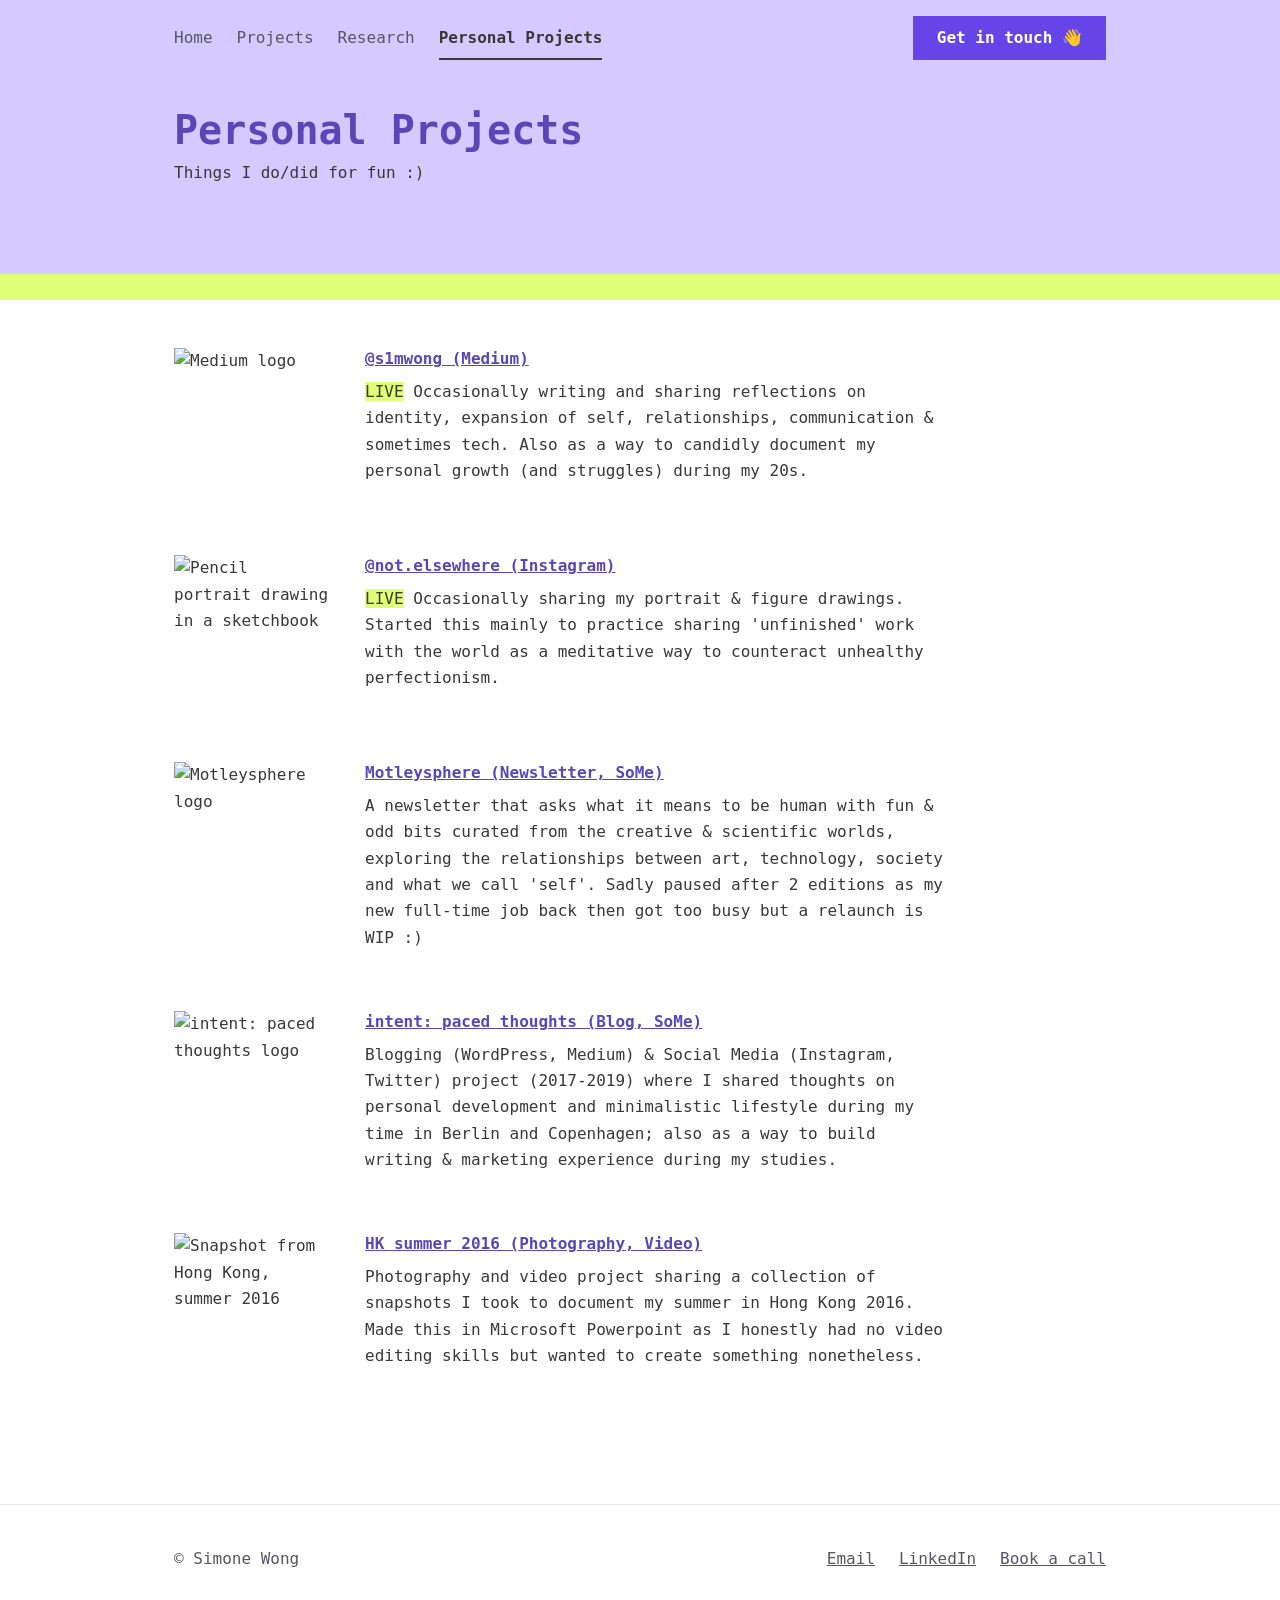
==== personal-projects.html @ dd51627d "Make the site responsive and fix accessibility failures Mobile-first rebuild of the stylesheet, plus" ====
<!doctype html>
<html lang="en">
<head>
<meta charset="utf-8">
<meta name="viewport" content="width=device-width, initial-scale=1">
<title>Personal Projects | Simone Wong</title>
<meta name="description" content="Side projects Simone Wong does for fun — writing on Medium, figure drawing on Instagram, the Motleysphere newsletter, intent: paced thoughts and a Hong Kong photography project.">
<meta property="og:title" content="Personal Projects | Simone Wong">
<meta property="og:description" content="Writing, drawing, newsletters and photography — things Simone Wong does for fun.">
<meta property="og:type" content="website">
<link rel="stylesheet" href="style.css">
</head>
<body class="lime">
<a class="skip-link" href="#main">Skip to content</a>

<header class="page-head pixel">
  <div class="container">
    <nav class="site-nav" aria-label="Main">
      <div class="links">
        <a href="index.html">Home</a>
        <a href="portfolio.html">Projects</a>
        <a href="research.html">Research</a>
        <a href="personal-projects.html" aria-current="page">Personal Projects</a>
      </div>
      <a class="btn-cta" href="https://cal.com/simone-wong/15min" target="_blank" rel="noopener">Get in touch 👋</a>
    </nav>
    <h1>Personal Projects</h1>
    <p class="intro-note">Things I do/did for fun :)</p>
  </div>
</header>

<main id="main">
  <div class="container">

    <article class="entry">
      <img src="images/personal-medium.webp" alt="Medium logo" width="159" height="159">
      <div class="entry-body">
        <h3><a href="https://s1mwong.medium.com/" target="_blank" rel="noopener">@s1mwong (Medium)</a></h3>
        <p><span class="hl">LIVE</span> Occasionally writing and sharing reflections on identity, expansion of self, relationships, communication &amp; sometimes tech. Also as a way to candidly document my personal growth (and struggles) during my 20s.</p>
      </div>
    </article>

    <article class="entry">
      <img src="images/personal-instagram-not-elsewhere.jpg" alt="Pencil portrait drawing in a sketchbook" width="159" height="159">
      <div class="entry-body">
        <h3><a href="https://www.instagram.com/not.elsewhere" target="_blank" rel="noopener">@not.elsewhere (Instagram)</a></h3>
        <p><span class="hl">LIVE</span> Occasionally sharing my portrait &amp; figure drawings. Started this mainly to practice sharing 'unfinished' work with the world as a meditative way to counteract unhealthy perfectionism.</p>
      </div>
    </article>

    <article class="entry">
      <img src="images/personal-motleysphere-sphere.png" alt="Motleysphere logo" width="159" height="159">
      <div class="entry-body">
        <h3><a href="https://motleysphere.substack.com/" target="_blank" rel="noopener">Motleysphere (Newsletter, SoMe)</a></h3>
        <p>A newsletter that asks what it means to be human with fun &amp; odd bits curated from the creative &amp; scientific worlds, exploring the relationships between art, technology, society and what we call 'self'. Sadly paused after 2 editions as my new full-time job back then got too busy but a relaunch is WIP :)</p>
      </div>
    </article>

    <article class="entry">
      <img src="images/personal-intent-paced-thoughts.png" alt="intent: paced thoughts logo" width="159" height="159">
      <div class="entry-body">
        <h3><a href="https://www.instagram.com/intentberlin/" target="_blank" rel="noopener">intent: paced thoughts (Blog, SoMe)</a></h3>
        <p>Blogging (WordPress, Medium) &amp; Social Media (Instagram, Twitter) project (2017-2019) where I shared thoughts on personal development and minimalistic lifestyle during my time in Berlin and Copenhagen; also as a way to build writing &amp; marketing experience during my studies.</p>
      </div>
    </article>

    <article class="entry">
      <img src="images/personal-hk-summer-2016.jpg" alt="Snapshot from Hong Kong, summer 2016" width="159" height="159">
      <div class="entry-body">
        <h3><a href="https://vimeo.com/198615557" target="_blank" rel="noopener">HK summer 2016 (Photography, Video)</a></h3>
        <p>Photography and video project sharing a collection of snapshots I took to document my summer in Hong Kong 2016. Made this in Microsoft Powerpoint as I honestly had no video editing skills but wanted to create something nonetheless.</p>
      </div>
    </article>

  </div>
</main>

<footer class="site-footer">
  <div class="container inner">
    <span>© Simone Wong</span>
    <span class="links">
      <a href="mailto:simonewongg@gmail.com">Email</a>
      <a href="https://www.linkedin.com/in/simonewym/" target="_blank" rel="noopener">LinkedIn</a>
      <a href="https://cal.com/simone-wong/15min" target="_blank" rel="noopener">Book a call</a>
    </span>
  </div>
</footer>
</body>
</html>
---- style.css ----
/* ==========================================================================
   simonewongg.com

   Visual identity is inherited from the Wix original (see DESIGN.md):
   monospace throughout, lavender header band, violet actions, lime accent
   on Personal Projects, square corners, no shadows.

   Departures from that original are deliberate and documented inline —
   each one fixes a measured accessibility or readability problem.
   ========================================================================== */

:root {
  /* ---- Brand ---------------------------------------------------------- */
  --band: #d4caff;          /* header band */
  --lavender: #d4caff;      /* highlighter fill */
  --lime: #dfff79;          /* Personal Projects accent */

  /* Wix shipped #7a5df5 here, which gives a white label only 4.46:1 —
     below the 4.5:1 floor for 15px text. One shade down clears it at 5.9:1. */
  --violet: #6544e8;
  --violet-deep: #5b46b8;

  /* ---- Ink ------------------------------------------------------------ */
  --ink: #383838;
  /* Wix used #666 for inactive nav: 3.74:1 on lavender, a clear AA failure.
     Tinted slightly violet to stay in family while reaching 4.7:1. */
  --ink-muted: #565663;
  --ink-tag: #545454;

  --bg: #ffffff;
  --focus: #1c1240;

  /* ---- Type ----------------------------------------------------------- */
  --mono: "Lucida Console", "Lucida Sans Typewriter", "DejaVu Sans Mono",
          "Courier New", monospace;

  --fs-body: clamp(0.9375rem, 0.9rem + 0.25vw, 1rem);        /* 15 → 16 */
  --fs-lead: clamp(1rem, 0.95rem + 0.5vw, 1.25rem);          /* 16 → 20 */
  --fs-h1:   clamp(1.75rem, 1.25rem + 2.4vw, 2.5rem);        /* 28 → 40 */

  /* ---- Space (4px base) ----------------------------------------------- */
  --s-1: 0.5rem;
  --s-2: 0.75rem;
  --s-3: 1rem;
  --s-4: 1.5rem;
  --s-5: 2rem;
  --s-6: 3rem;
  --s-7: 4rem;

  --container: 980px;
  --measure: 68ch;          /* readable line length for body prose */
  --tap: 44px;              /* minimum touch target */
}

@media (prefers-color-scheme: dark) {
  :root {
    --band: #221d33;
    --lavender: #cdc1ff;
    /* Bright enough to read as violet on the dark ground (3.4:1 against the
       page, clearing the 3:1 non-text floor) while keeping the white label
       above 4.5:1. A lighter violet fails the label. */
    --violet: #6a4aee;
    --violet-deep: #c3b0ff;
    --ink: #e9e6f4;
    --ink-muted: #a7a1bd;
    --ink-tag: #2a2438;
    --bg: #14121c;
    --focus: #cdc1ff;
  }
}

*, *::before, *::after { box-sizing: border-box; }

html {
  -webkit-text-size-adjust: 100%;
  scroll-behavior: smooth;
}

body {
  margin: 0;
  background: var(--bg);
  color: var(--ink);
  font-family: var(--mono);
  font-size: var(--fs-body);
  /* The Wix original set body copy at weight 700. Bold monospace flattens
     letterform differences and hurts multi-line reading, so prose drops to
     400 here; 700 is retained for headings, titles and emphasis. */
  font-weight: 400;
  line-height: 1.65;
  overflow-wrap: break-word;
}

img { max-width: 100%; display: block; }

.container {
  width: 100%;
  max-width: var(--container);
  margin: 0 auto;
  padding: 0 clamp(1rem, 4vw, 1.5rem);
}

/* Visible only once focused — keyboard users can jump the nav. */
.skip-link {
  position: absolute;
  left: -9999px;
  top: 0;
  z-index: 10;
  padding: var(--s-2) var(--s-3);
  background: var(--violet);
  color: #fff;
  font-weight: 700;
  text-decoration: none;
}

.skip-link:focus {
  left: 0;
}

:where(a, button, [tabindex]):focus-visible {
  outline: 3px solid var(--focus);
  outline-offset: 3px;
}

/* --------------------------------------------------------------------------
   Header band + decorative divider

   The dividers are applied as CSS masks rather than background images, so a
   single asset can be painted in whatever colour the current theme needs.
   The wave is painted in the page background (it reads as content bleeding
   up into the band); the pixel pattern is painted lime.
   -------------------------------------------------------------------------- */

.page-head {
  position: relative;
  background: var(--band);
  padding-bottom: 65px;
}

.page-head::after {
  content: "";
  position: absolute;
  inset: auto 0 0 0;
  height: 65px;
  background-color: var(--bg);
  -webkit-mask-image: url("images/divider-wave.svg");
          mask-image: url("images/divider-wave.svg");
  -webkit-mask-repeat: repeat-x;
          mask-repeat: repeat-x;
  -webkit-mask-position: 50% 100%;
          mask-position: 50% 100%;
  -webkit-mask-size: 1233px 100%;
          mask-size: 1233px 100%;
}

/* Personal Projects: lime pixel-cross strip over a solid lime band. */
body.lime { --lavender: var(--lime); --ink-tag: #3d3a1f; }

.page-head.pixel { padding-bottom: calc(88px + 26px); }

.page-head.pixel::after {
  bottom: 26px;
  height: 88px;
  background-color: var(--lime);
  -webkit-mask-image: url("images/divider-pixel.svg");
          mask-image: url("images/divider-pixel.svg");
  -webkit-mask-size: 2815px 100%;
          mask-size: 2815px 100%;
}

.page-head.pixel::before {
  content: "";
  position: absolute;
  inset: auto 0 0 0;
  height: 26px;
  background: var(--lime);
}

/* Nav ------------------------------------------------------------------- */

.site-nav {
  display: flex;
  flex-wrap: wrap;
  align-items: center;
  justify-content: space-between;
  gap: var(--s-2) var(--s-4);
  padding: var(--s-2) 0;
}

.site-nav .links {
  display: flex;
  flex-wrap: wrap;
  gap: 0 var(--s-4);
}

.site-nav .links a {
  display: inline-flex;
  align-items: center;
  min-height: var(--tap);
  color: var(--ink-muted);
  text-decoration: none;
  transition: color 120ms ease;
}

.site-nav .links a:hover,
.site-nav .links a[aria-current="page"] {
  color: var(--ink);
}

.site-nav .links a[aria-current="page"] {
  font-weight: 700;
  box-shadow: inset 0 -2px 0 currentColor;
}

.site-nav .btn-cta {
  flex: none;
  display: inline-flex;
  align-items: center;
  justify-content: center;
  min-height: var(--tap);
  padding: 0 var(--s-4);
  background: var(--violet);
  color: #fff;
  font-weight: 700;
  text-decoration: none;
  transition: background-color 120ms ease, transform 120ms ease;
}

.site-nav .btn-cta:hover {
  background: var(--violet-deep);
}

.site-nav .btn-cta:active { transform: translateY(1px); }

/* Hero copy inside the band --------------------------------------------- */

.page-head h1 {
  margin: var(--s-4) 0 0;
  color: var(--violet-deep);
  font-size: var(--fs-h1);
  font-weight: 700;
  line-height: 1.1;
  /* Long page titles must not force a sideways scroll on narrow screens. */
  overflow-wrap: anywhere;
}

.page-head .tagline {
  margin: var(--s-1) 0 0;
  max-width: var(--measure);
  font-size: var(--fs-lead);
  line-height: 1.35;
}

.page-head .intro-note {
  margin: var(--s-1) 0 0;
  max-width: var(--measure);
}

/* --------------------------------------------------------------------------
   Content
   -------------------------------------------------------------------------- */

main {
  display: block;
  padding: var(--s-6) 0 var(--s-7);
}

a { color: var(--violet-deep); }

h2, h3 { font-weight: 700; }

.text-col { max-width: var(--measure); }
.text-col > p { margin: 0 0 var(--s-4); }

/* Highlighter-pen treatment for tags and badges — flat, no pill. */
.hl {
  background: var(--lavender);
  color: var(--ink-tag);
  box-decoration-break: clone;
  -webkit-box-decoration-break: clone;
}

/* Home: prose column + portrait rail ------------------------------------ */

.split {
  display: grid;
  grid-template-columns: 1fr;
  gap: var(--s-5);
  align-items: start;
}

.split .rail {
  display: grid;
  grid-template-columns: repeat(2, 1fr);
  gap: var(--s-3);
}

.split .rail img {
  width: 100%;
  aspect-ratio: 4 / 3;
  object-fit: cover;
}

.offer-list {
  margin: 0 0 var(--s-4);
  padding: 0;
  list-style: none;
}

.offer-list li { margin-bottom: var(--s-1); }

.cta-row {
  display: flex;
  flex-wrap: wrap;
  gap: var(--s-2);
  margin-top: var(--s-3);
}

.btn {
  display: inline-flex;
  align-items: center;
  min-height: var(--tap);
  padding: 0 var(--s-4);
  font-weight: 700;
  text-decoration: none;
  transition: background-color 120ms ease, transform 120ms ease;
}

.btn:active { transform: translateY(1px); }

.btn.primary { background: var(--violet); color: #fff; }
.btn.primary:hover { background: var(--violet-deep); }

.btn.secondary {
  background: var(--lavender);
  color: var(--ink-tag);
}

.btn.secondary:hover { filter: brightness(0.95); }

/* Entry rows: thumbnail + text ----------------------------------------- */

.entry {
  display: grid;
  grid-template-columns: 96px 1fr;
  gap: var(--s-3) var(--s-4);
  align-items: start;
  margin-bottom: var(--s-6);
}

.entry > img {
  width: 96px;
  height: 96px;
  object-fit: cover;
}

.entry-body { min-width: 0; }

.entry-body h3 {
  margin: 0 0 var(--s-1);
  font-size: var(--fs-body);
  line-height: 1.4;
}

.entry-body h3 a { text-decoration: underline; }

.entry-body > p {
  margin: 0 0 var(--s-2);
  max-width: 60ch;
}

.tag-list {
  margin: var(--s-2) 0 0;
  padding: 0;
  list-style: none;
}

.tag-list li { margin-bottom: 2px; }

/* Research entries: no thumbnail --------------------------------------- */

.research-item {
  max-width: var(--measure);
  margin-bottom: var(--s-5);
  padding-bottom: var(--s-5);
  border-bottom: 1px solid color-mix(in srgb, var(--ink) 12%, transparent);
}

.research-item:last-child { border-bottom: 0; }

.research-item h3 {
  margin: 0;
  font-size: var(--fs-body);
  line-height: 1.5;
}

.research-item h3 a { text-decoration: underline; }

.research-item .meta {
  margin: var(--s-1) 0 0;
  color: var(--ink-muted);
}

/* Footer --------------------------------------------------------------- */

.site-footer {
  border-top: 1px solid color-mix(in srgb, var(--ink) 12%, transparent);
  padding: var(--s-5) 0;
  color: var(--ink-muted);
}

.site-footer .inner {
  display: flex;
  flex-wrap: wrap;
  gap: var(--s-2) var(--s-4);
  align-items: center;
  justify-content: space-between;
}

.site-footer a {
  display: inline-flex;
  align-items: center;
  min-height: var(--tap);
  color: var(--ink-muted);
}

.site-footer a:hover { color: var(--ink); }

.site-footer .links {
  display: flex;
  flex-wrap: wrap;
  gap: 0 var(--s-4);
}

/* --------------------------------------------------------------------------
   Wider viewports — the original's two-column metrics reappear here
   -------------------------------------------------------------------------- */

@media (min-width: 640px) {
  .entry {
    grid-template-columns: 159px 1fr;
    gap: var(--s-5);
  }

  .entry > img { width: 159px; height: 159px; }
}

@media (min-width: 900px) {
  .site-nav { padding: var(--s-3) 0; }

  .page-head h1 { margin-top: var(--s-5); }

  .split {
    grid-template-columns: minmax(0, 1fr) 233px;
    gap: var(--s-6);
  }

  .split .rail {
    grid-template-columns: 1fr;
    gap: var(--s-3);
  }

  .split .rail img {
    width: 233px;
    aspect-ratio: auto;
    height: 167px;
  }
}

/* --------------------------------------------------------------------------
   Motion preferences
   -------------------------------------------------------------------------- */

@media (prefers-reduced-motion: reduce) {
  html { scroll-behavior: auto; }

  *, *::before, *::after {
    transition-duration: 0.01ms !important;
    animation-duration: 0.01ms !important;
  }
}
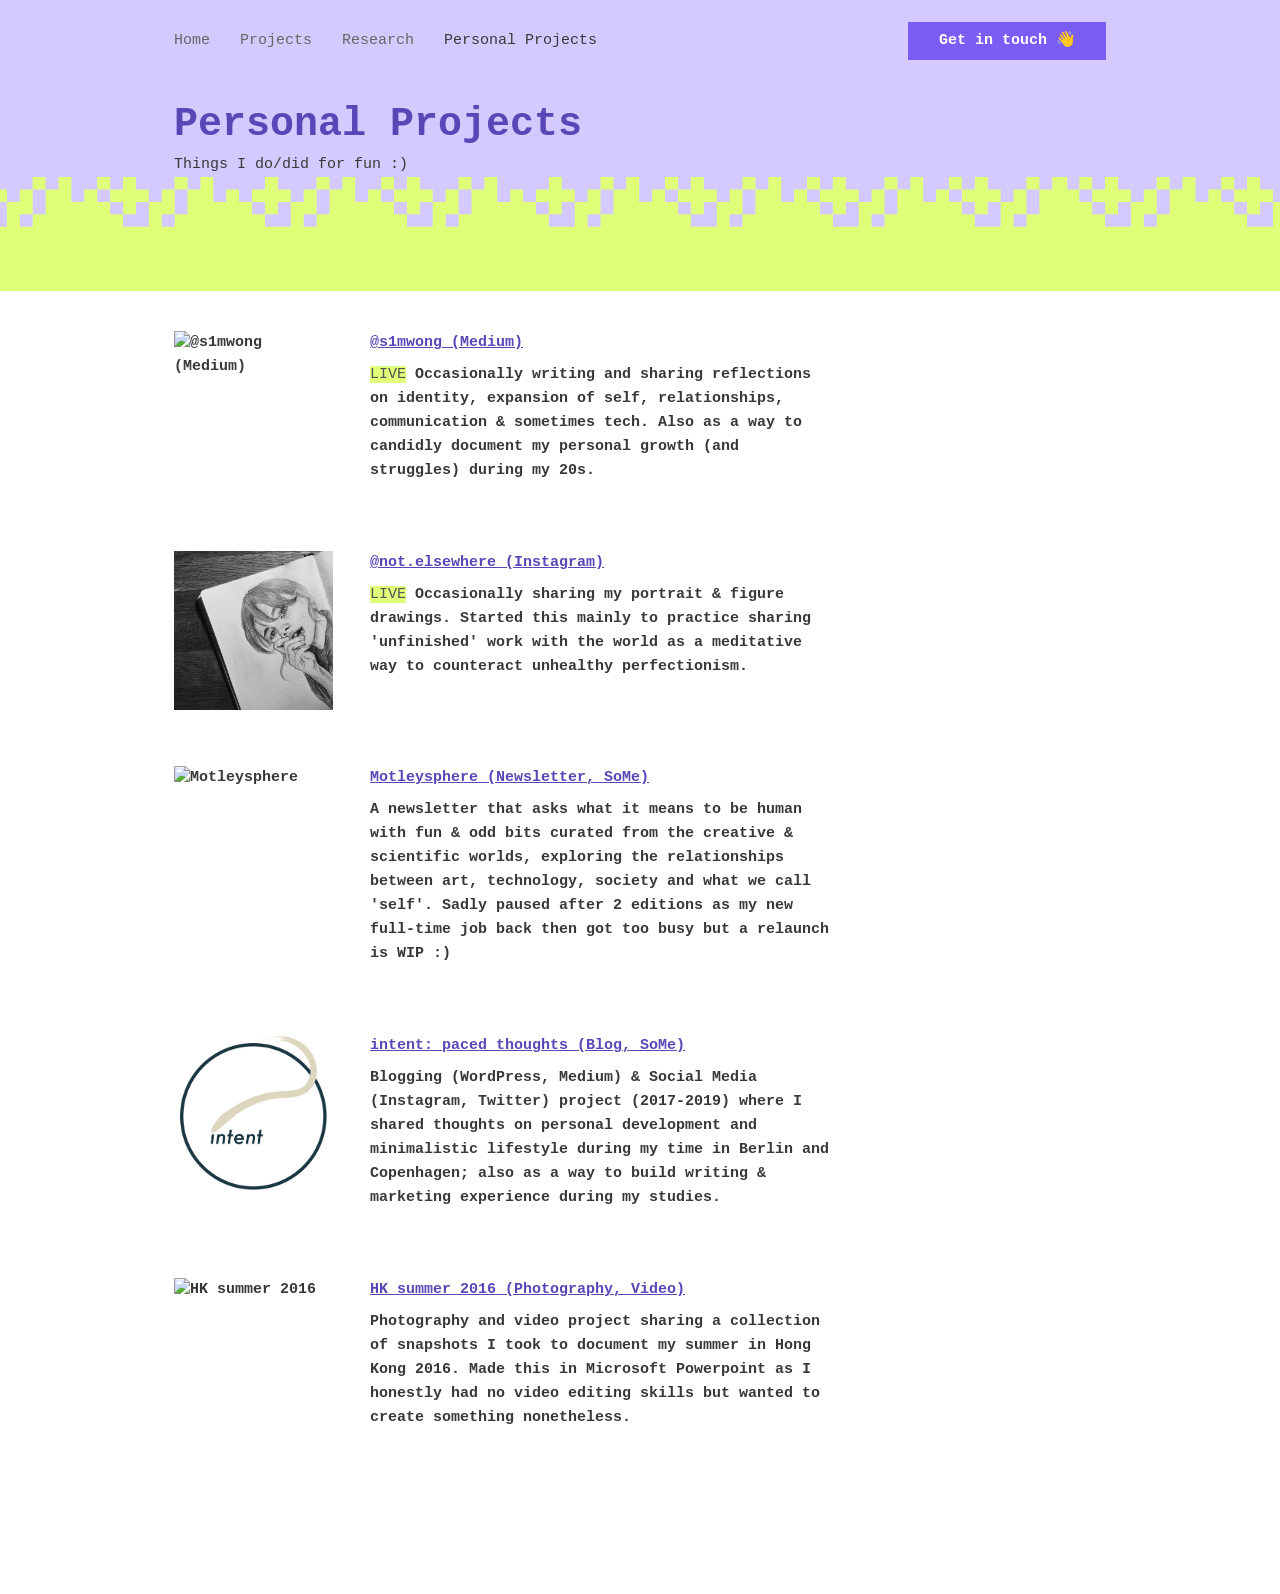
==== commit f595af87: "Restyle static site to match the Wix design system Extracted the live site's design tokens (monospac" ====
--- a/personal-projects.html
+++ b/personal-projects.html
@@ -4,23 +4,17 @@
 <meta charset="utf-8">
 <meta name="viewport" content="width=device-width, initial-scale=1">
 <title>Personal Projects | Simone Wong</title>
-<meta name="description" content="Side projects Simone Wong does for fun — writing on Medium, figure drawing on Instagram, the Motleysphere newsletter, intent: paced thoughts and a Hong Kong photography project.">
-<meta property="og:title" content="Personal Projects | Simone Wong">
-<meta property="og:description" content="Writing, drawing, newsletters and photography — things Simone Wong does for fun.">
-<meta property="og:type" content="website">
 <link rel="stylesheet" href="style.css">
 </head>
 <body class="lime">
-<a class="skip-link" href="#main">Skip to content</a>
-
 <header class="page-head pixel">
   <div class="container">
-    <nav class="site-nav" aria-label="Main">
+    <nav class="site-nav">
       <div class="links">
         <a href="index.html">Home</a>
         <a href="portfolio.html">Projects</a>
         <a href="research.html">Research</a>
-        <a href="personal-projects.html" aria-current="page">Personal Projects</a>
+        <a href="personal-projects.html" class="active">Personal Projects</a>
       </div>
       <a class="btn-cta" href="https://cal.com/simone-wong/15min" target="_blank" rel="noopener">Get in touch 👋</a>
     </nav>
@@ -29,61 +23,50 @@
   </div>
 </header>
 
-<main id="main">
+<main>
   <div class="container">
 
-    <article class="entry">
-      <img src="images/personal-medium.webp" alt="Medium logo" width="159" height="159">
+    <div class="entry">
+      <img src="images/personal-medium.webp" alt="@s1mwong (Medium)">
       <div class="entry-body">
         <h3><a href="https://s1mwong.medium.com/" target="_blank" rel="noopener">@s1mwong (Medium)</a></h3>
         <p><span class="hl">LIVE</span> Occasionally writing and sharing reflections on identity, expansion of self, relationships, communication &amp; sometimes tech. Also as a way to candidly document my personal growth (and struggles) during my 20s.</p>
       </div>
-    </article>
+    </div>
 
-    <article class="entry">
-      <img src="images/personal-instagram-not-elsewhere.jpg" alt="Pencil portrait drawing in a sketchbook" width="159" height="159">
+    <div class="entry">
+      <img src="images/personal-instagram-not-elsewhere.jpg" alt="@not.elsewhere (Instagram)">
       <div class="entry-body">
         <h3><a href="https://www.instagram.com/not.elsewhere" target="_blank" rel="noopener">@not.elsewhere (Instagram)</a></h3>
         <p><span class="hl">LIVE</span> Occasionally sharing my portrait &amp; figure drawings. Started this mainly to practice sharing 'unfinished' work with the world as a meditative way to counteract unhealthy perfectionism.</p>
       </div>
-    </article>
+    </div>
 
-    <article class="entry">
-      <img src="images/personal-motleysphere-sphere.png" alt="Motleysphere logo" width="159" height="159">
+    <div class="entry">
+      <img src="images/personal-motleysphere-sphere.png" alt="Motleysphere">
       <div class="entry-body">
         <h3><a href="https://motleysphere.substack.com/" target="_blank" rel="noopener">Motleysphere (Newsletter, SoMe)</a></h3>
         <p>A newsletter that asks what it means to be human with fun &amp; odd bits curated from the creative &amp; scientific worlds, exploring the relationships between art, technology, society and what we call 'self'. Sadly paused after 2 editions as my new full-time job back then got too busy but a relaunch is WIP :)</p>
       </div>
-    </article>
+    </div>
 
-    <article class="entry">
-      <img src="images/personal-intent-paced-thoughts.png" alt="intent: paced thoughts logo" width="159" height="159">
+    <div class="entry">
+      <img src="images/personal-intent-paced-thoughts.png" alt="intent: paced thoughts">
       <div class="entry-body">
         <h3><a href="https://www.instagram.com/intentberlin/" target="_blank" rel="noopener">intent: paced thoughts (Blog, SoMe)</a></h3>
         <p>Blogging (WordPress, Medium) &amp; Social Media (Instagram, Twitter) project (2017-2019) where I shared thoughts on personal development and minimalistic lifestyle during my time in Berlin and Copenhagen; also as a way to build writing &amp; marketing experience during my studies.</p>
       </div>
-    </article>
+    </div>
 
-    <article class="entry">
-      <img src="images/personal-hk-summer-2016.jpg" alt="Snapshot from Hong Kong, summer 2016" width="159" height="159">
+    <div class="entry">
+      <img src="images/personal-hk-summer-2016.jpg" alt="HK summer 2016">
       <div class="entry-body">
         <h3><a href="https://vimeo.com/198615557" target="_blank" rel="noopener">HK summer 2016 (Photography, Video)</a></h3>
         <p>Photography and video project sharing a collection of snapshots I took to document my summer in Hong Kong 2016. Made this in Microsoft Powerpoint as I honestly had no video editing skills but wanted to create something nonetheless.</p>
       </div>
-    </article>
+    </div>
 
   </div>
 </main>
-
-<footer class="site-footer">
-  <div class="container inner">
-    <span>© Simone Wong</span>
-    <span class="links">
-      <a href="mailto:simonewongg@gmail.com">Email</a>
-      <a href="https://www.linkedin.com/in/simonewym/" target="_blank" rel="noopener">LinkedIn</a>
-      <a href="https://cal.com/simone-wong/15min" target="_blank" rel="noopener">Book a call</a>
-    </span>
-  </div>
-</footer>
 </body>
 </html>
--- a/style.css
+++ b/style.css
@@ -1,480 +1,319 @@
 /* ==========================================================================
-   simonewongg.com
-
-   Visual identity is inherited from the Wix original (see DESIGN.md):
-   monospace throughout, lavender header band, violet actions, lime accent
-   on Personal Projects, square corners, no shadows.
-
-   Departures from that original are deliberate and documented inline —
-   each one fixes a measured accessibility or readability problem.
+   simonewongg.com — styles derived from the Wix original.
+   Tokens and layout metrics documented in DESIGN.md.
    ========================================================================== */
 
 :root {
-  /* ---- Brand ---------------------------------------------------------- */
-  --band: #d4caff;          /* header band */
-  --lavender: #d4caff;      /* highlighter fill */
-  --lime: #dfff79;          /* Personal Projects accent */
-
-  /* Wix shipped #7a5df5 here, which gives a white label only 4.46:1 —
-     below the 4.5:1 floor for 15px text. One shade down clears it at 5.9:1. */
-  --violet: #6544e8;
+  --lavender: #d4caff;
+  --violet: #7a5df5;
   --violet-deep: #5b46b8;
-
-  /* ---- Ink ------------------------------------------------------------ */
   --ink: #383838;
-  /* Wix used #666 for inactive nav: 3.74:1 on lavender, a clear AA failure.
-     Tinted slightly violet to stay in family while reaching 4.7:1. */
-  --ink-muted: #565663;
+  --ink-muted: #666666;
   --ink-tag: #545454;
-
-  --bg: #ffffff;
-  --focus: #1c1240;
-
-  /* ---- Type ----------------------------------------------------------- */
-  --mono: "Lucida Console", "Lucida Sans Typewriter", "DejaVu Sans Mono",
-          "Courier New", monospace;
-
-  --fs-body: clamp(0.9375rem, 0.9rem + 0.25vw, 1rem);        /* 15 → 16 */
-  --fs-lead: clamp(1rem, 0.95rem + 0.5vw, 1.25rem);          /* 16 → 20 */
-  --fs-h1:   clamp(1.75rem, 1.25rem + 2.4vw, 2.5rem);        /* 28 → 40 */
-
-  /* ---- Space (4px base) ----------------------------------------------- */
-  --s-1: 0.5rem;
-  --s-2: 0.75rem;
-  --s-3: 1rem;
-  --s-4: 1.5rem;
-  --s-5: 2rem;
-  --s-6: 3rem;
-  --s-7: 4rem;
+  --lime: #dfff79;
+  --white: #ffffff;
+
+  /* Per-page accent: overridden on .page-head.pixel */
+  --accent-hl: var(--lavender);
+
+  --mono: "Lucida Console", "Lucida Sans Typewriter", "Courier New", monospace;
 
   --container: 980px;
-  --measure: 68ch;          /* readable line length for body prose */
-  --tap: 44px;              /* minimum touch target */
-}
-
-@media (prefers-color-scheme: dark) {
-  :root {
-    --band: #221d33;
-    --lavender: #cdc1ff;
-    /* Bright enough to read as violet on the dark ground (3.4:1 against the
-       page, clearing the 3:1 non-text floor) while keeping the white label
-       above 4.5:1. A lighter violet fails the label. */
-    --violet: #6a4aee;
-    --violet-deep: #c3b0ff;
-    --ink: #e9e6f4;
-    --ink-muted: #a7a1bd;
-    --ink-tag: #2a2438;
-    --bg: #14121c;
-    --focus: #cdc1ff;
-  }
-}
-
-*, *::before, *::after { box-sizing: border-box; }
-
-html {
-  -webkit-text-size-adjust: 100%;
-  scroll-behavior: smooth;
-}
+  --text-col: 624px;
+}
+
+* { box-sizing: border-box; }
+
+html { -webkit-text-size-adjust: 100%; }
 
 body {
   margin: 0;
-  background: var(--bg);
+  background: var(--white);
   color: var(--ink);
   font-family: var(--mono);
-  font-size: var(--fs-body);
-  /* The Wix original set body copy at weight 700. Bold monospace flattens
-     letterform differences and hurts multi-line reading, so prose drops to
-     400 here; 700 is retained for headings, titles and emphasis. */
-  font-weight: 400;
-  line-height: 1.65;
-  overflow-wrap: break-word;
-}
-
-img { max-width: 100%; display: block; }
+  font-size: 15px;
+  font-weight: 700;
+  line-height: 24px;
+}
 
 .container {
   width: 100%;
   max-width: var(--container);
   margin: 0 auto;
-  padding: 0 clamp(1rem, 4vw, 1.5rem);
-}
-
-/* Visible only once focused — keyboard users can jump the nav. */
-.skip-link {
-  position: absolute;
-  left: -9999px;
-  top: 0;
-  z-index: 10;
-  padding: var(--s-2) var(--s-3);
-  background: var(--violet);
-  color: #fff;
-  font-weight: 700;
-  text-decoration: none;
-}
-
-.skip-link:focus {
-  left: 0;
-}
-
-:where(a, button, [tabindex]):focus-visible {
-  outline: 3px solid var(--focus);
-  outline-offset: 3px;
+  padding: 0 24px;
 }
 
 /* --------------------------------------------------------------------------
    Header band + decorative divider
-
-   The dividers are applied as CSS masks rather than background images, so a
-   single asset can be painted in whatever colour the current theme needs.
-   The wave is painted in the page background (it reads as content bleeding
-   up into the band); the pixel pattern is painted lime.
    -------------------------------------------------------------------------- */
 
 .page-head {
   position: relative;
-  background: var(--band);
-  padding-bottom: 65px;
+  background: var(--lavender);
+  padding-bottom: 65px; /* room for the divider strip */
 }
 
 .page-head::after {
   content: "";
   position: absolute;
-  inset: auto 0 0 0;
+  left: 0;
+  right: 0;
+  bottom: 0;
   height: 65px;
-  background-color: var(--bg);
-  -webkit-mask-image: url("images/divider-wave.svg");
-          mask-image: url("images/divider-wave.svg");
-  -webkit-mask-repeat: repeat-x;
-          mask-repeat: repeat-x;
-  -webkit-mask-position: 50% 100%;
-          mask-position: 50% 100%;
-  -webkit-mask-size: 1233px 100%;
-          mask-size: 1233px 100%;
-}
-
-/* Personal Projects: lime pixel-cross strip over a solid lime band. */
-body.lime { --lavender: var(--lime); --ink-tag: #3d3a1f; }
-
-.page-head.pixel { padding-bottom: calc(88px + 26px); }
+  background: url("images/divider-wave.svg") repeat-x 50% 100%;
+  background-size: 1233px 100%;
+}
+
+/* Personal Projects variant: lime pixel-cross divider + lime highlights.
+   The accent override lives on <body> so it reaches <main> too. */
+body.lime { --accent-hl: var(--lime); }
+
+.page-head.pixel { padding-bottom: 88px; }
 
 .page-head.pixel::after {
-  bottom: 26px;
   height: 88px;
-  background-color: var(--lime);
-  -webkit-mask-image: url("images/divider-pixel.svg");
-          mask-image: url("images/divider-pixel.svg");
-  -webkit-mask-size: 2815px 100%;
-          mask-size: 2815px 100%;
-}
-
-.page-head.pixel::before {
-  content: "";
-  position: absolute;
-  inset: auto 0 0 0;
-  height: 26px;
-  background: var(--lime);
-}
+  background-image: url("images/divider-pixel.svg");
+  background-size: 2815px 100%;
+}
+
+/* The lime band that sits under the pixel divider on the Wix original */
+.page-head.pixel + main { border-top: 26px solid var(--lime); }
 
 /* Nav ------------------------------------------------------------------- */
 
 .site-nav {
   display: flex;
-  flex-wrap: wrap;
   align-items: center;
   justify-content: space-between;
-  gap: var(--s-2) var(--s-4);
-  padding: var(--s-2) 0;
+  gap: 24px;
+  height: 81px;
 }
 
 .site-nav .links {
   display: flex;
   flex-wrap: wrap;
-  gap: 0 var(--s-4);
-}
-
-.site-nav .links a {
-  display: inline-flex;
-  align-items: center;
-  min-height: var(--tap);
+  gap: 30px;
+}
+
+.site-nav a {
   color: var(--ink-muted);
+  font-weight: 400;
+  line-height: 42px;
   text-decoration: none;
-  transition: color 120ms ease;
-}
-
-.site-nav .links a:hover,
-.site-nav .links a[aria-current="page"] {
-  color: var(--ink);
-}
-
-.site-nav .links a[aria-current="page"] {
-  font-weight: 700;
-  box-shadow: inset 0 -2px 0 currentColor;
-}
+}
+
+.site-nav a:hover { color: var(--ink); }
+.site-nav a.active { color: var(--ink); }
 
 .site-nav .btn-cta {
   flex: none;
   display: inline-flex;
   align-items: center;
   justify-content: center;
-  min-height: var(--tap);
-  padding: 0 var(--s-4);
+  min-width: 198px;
+  height: 38px;
+  padding: 0 16px;
   background: var(--violet);
-  color: #fff;
-  font-weight: 700;
+  border: 0;
+  border-radius: 0;
+  color: var(--white);
+  font-weight: 700;
+  line-height: 21px;
   text-decoration: none;
-  transition: background-color 120ms ease, transform 120ms ease;
-}
-
-.site-nav .btn-cta:hover {
-  background: var(--violet-deep);
-}
-
-.site-nav .btn-cta:active { transform: translateY(1px); }
+}
+
+.site-nav .btn-cta:hover { background: var(--violet-deep); }
 
 /* Hero copy inside the band --------------------------------------------- */
 
 .page-head h1 {
-  margin: var(--s-4) 0 0;
+  margin: 22px 0 0;
   color: var(--violet-deep);
-  font-size: var(--fs-h1);
-  font-weight: 700;
-  line-height: 1.1;
-  /* Long page titles must not force a sideways scroll on narrow screens. */
-  overflow-wrap: anywhere;
+  font-size: 40px;
+  font-weight: 700;
+  line-height: 44px;
 }
 
 .page-head .tagline {
-  margin: var(--s-1) 0 0;
-  max-width: var(--measure);
-  font-size: var(--fs-lead);
-  line-height: 1.35;
+  margin: 6px 0 0;
+  max-width: var(--text-col);
+  font-size: 20px;
+  font-weight: 400;
+  line-height: 28px;
 }
 
 .page-head .intro-note {
-  margin: var(--s-1) 0 0;
-  max-width: var(--measure);
+  margin: 6px 0 0;
+  max-width: var(--text-col);
+  font-weight: 400;
 }
 
 /* --------------------------------------------------------------------------
    Content
    -------------------------------------------------------------------------- */
 
-main {
+main { padding: 40px 0 96px; }
+
+a { color: var(--violet-deep); }
+
+.text-col { max-width: var(--text-col); }
+
+.text-col p { margin: 0 0 24px; }
+
+/* Inline highlighter-pen treatment for tags and badges */
+.hl {
+  background: var(--accent-hl);
+  color: var(--ink-tag);
+  font-weight: 400;
+}
+
+/* Home: prose column + portrait rail ------------------------------------ */
+
+.split {
+  display: flex;
+  align-items: flex-start;
+  gap: 40px;
+}
+
+.split .rail {
+  flex: none;
+  width: 233px;
+  display: flex;
+  flex-direction: column;
+  gap: 16px;
+}
+
+.split .rail img {
   display: block;
-  padding: var(--s-6) 0 var(--s-7);
-}
-
-a { color: var(--violet-deep); }
-
-h2, h3 { font-weight: 700; }
-
-.text-col { max-width: var(--measure); }
-.text-col > p { margin: 0 0 var(--s-4); }
-
-/* Highlighter-pen treatment for tags and badges — flat, no pill. */
-.hl {
-  background: var(--lavender);
-  color: var(--ink-tag);
-  box-decoration-break: clone;
-  -webkit-box-decoration-break: clone;
-}
-
-/* Home: prose column + portrait rail ------------------------------------ */
-
-.split {
-  display: grid;
-  grid-template-columns: 1fr;
-  gap: var(--s-5);
-  align-items: start;
-}
-
-.split .rail {
-  display: grid;
-  grid-template-columns: repeat(2, 1fr);
-  gap: var(--s-3);
-}
-
-.split .rail img {
-  width: 100%;
-  aspect-ratio: 4 / 3;
+  width: 233px;
+  height: 167px;
   object-fit: cover;
 }
 
 .offer-list {
-  margin: 0 0 var(--s-4);
+  margin: 0 0 24px;
   padding: 0;
   list-style: none;
 }
 
-.offer-list li { margin-bottom: var(--s-1); }
-
 .cta-row {
   display: flex;
   flex-wrap: wrap;
-  gap: var(--s-2);
-  margin-top: var(--s-3);
+  gap: 14px;
+  margin-top: 8px;
 }
 
 .btn {
   display: inline-flex;
   align-items: center;
-  min-height: var(--tap);
-  padding: 0 var(--s-4);
-  font-weight: 700;
+  height: 38px;
+  padding: 0 18px;
   text-decoration: none;
-  transition: background-color 120ms ease, transform 120ms ease;
-}
-
-.btn:active { transform: translateY(1px); }
-
-.btn.primary { background: var(--violet); color: #fff; }
+  line-height: 21px;
+}
+
+.btn.primary { background: var(--violet); color: var(--white); }
 .btn.primary:hover { background: var(--violet-deep); }
 
 .btn.secondary {
-  background: var(--lavender);
+  background: var(--accent-hl);
   color: var(--ink-tag);
 }
 
-.btn.secondary:hover { filter: brightness(0.95); }
-
-/* Entry rows: thumbnail + text ----------------------------------------- */
+/* Entry rows: 159px thumbnail + text ------------------------------------ */
 
 .entry {
-  display: grid;
-  grid-template-columns: 96px 1fr;
-  gap: var(--s-3) var(--s-4);
-  align-items: start;
-  margin-bottom: var(--s-6);
+  display: flex;
+  align-items: flex-start;
+  gap: 37px;
+  margin-bottom: 56px;
 }
 
 .entry > img {
-  width: 96px;
-  height: 96px;
+  flex: none;
+  width: 159px;
+  height: 159px;
   object-fit: cover;
 }
 
-.entry-body { min-width: 0; }
+.entry-body { max-width: 460px; }
 
 .entry-body h3 {
-  margin: 0 0 var(--s-1);
-  font-size: var(--fs-body);
-  line-height: 1.4;
-}
-
-.entry-body h3 a { text-decoration: underline; }
-
-.entry-body > p {
-  margin: 0 0 var(--s-2);
-  max-width: 60ch;
-}
+  margin: 0 0 8px;
+  font-size: 15px;
+  font-weight: 700;
+  line-height: 24px;
+}
+
+.entry-body h3 a {
+  color: var(--violet-deep);
+  text-decoration: underline;
+}
+
+.entry-body p { margin: 0 0 12px; }
 
 .tag-list {
-  margin: var(--s-2) 0 0;
+  margin: 0 0 12px;
   padding: 0;
   list-style: none;
 }
 
-.tag-list li { margin-bottom: 2px; }
+.tag-list li { line-height: 24px; }
 
 /* Research entries: no thumbnail --------------------------------------- */
 
 .research-item {
-  max-width: var(--measure);
-  margin-bottom: var(--s-5);
-  padding-bottom: var(--s-5);
-  border-bottom: 1px solid color-mix(in srgb, var(--ink) 12%, transparent);
-}
-
-.research-item:last-child { border-bottom: 0; }
+  max-width: var(--text-col);
+  margin-bottom: 48px;
+}
 
 .research-item h3 {
   margin: 0;
-  font-size: var(--fs-body);
-  line-height: 1.5;
-}
-
-.research-item h3 a { text-decoration: underline; }
+  font-size: 15px;
+  font-weight: 700;
+  line-height: 24px;
+}
+
+.research-item h3 a {
+  color: var(--violet-deep);
+  text-decoration: underline;
+}
+
+.research-item .sub {
+  margin: 0;
+  color: var(--violet-deep);
+  text-decoration: underline;
+}
 
 .research-item .meta {
-  margin: var(--s-1) 0 0;
-  color: var(--ink-muted);
-}
-
-/* Footer --------------------------------------------------------------- */
-
-.site-footer {
-  border-top: 1px solid color-mix(in srgb, var(--ink) 12%, transparent);
-  padding: var(--s-5) 0;
-  color: var(--ink-muted);
-}
-
-.site-footer .inner {
-  display: flex;
-  flex-wrap: wrap;
-  gap: var(--s-2) var(--s-4);
-  align-items: center;
-  justify-content: space-between;
-}
-
-.site-footer a {
-  display: inline-flex;
-  align-items: center;
-  min-height: var(--tap);
-  color: var(--ink-muted);
-}
-
-.site-footer a:hover { color: var(--ink); }
-
-.site-footer .links {
-  display: flex;
-  flex-wrap: wrap;
-  gap: 0 var(--s-4);
+  margin: 8px 0 0;
+  font-weight: 400;
 }
 
 /* --------------------------------------------------------------------------
-   Wider viewports — the original's two-column metrics reappear here
+   Small screens — inferred, not present in the Wix output
    -------------------------------------------------------------------------- */
 
-@media (min-width: 640px) {
-  .entry {
-    grid-template-columns: 159px 1fr;
-    gap: var(--s-5);
+@media (max-width: 820px) {
+  .page-head h1 { font-size: 30px; line-height: 34px; }
+  .page-head .tagline { font-size: 17px; line-height: 24px; }
+
+  .site-nav {
+    height: auto;
+    flex-direction: column;
+    align-items: flex-start;
+    gap: 8px;
+    padding: 16px 0;
   }
 
-  .entry > img { width: 159px; height: 159px; }
-}
-
-@media (min-width: 900px) {
-  .site-nav { padding: var(--s-3) 0; }
-
-  .page-head h1 { margin-top: var(--s-5); }
-
-  .split {
-    grid-template-columns: minmax(0, 1fr) 233px;
-    gap: var(--s-6);
-  }
-
-  .split .rail {
-    grid-template-columns: 1fr;
-    gap: var(--s-3);
-  }
-
-  .split .rail img {
-    width: 233px;
-    aspect-ratio: auto;
-    height: 167px;
-  }
-}
-
-/* --------------------------------------------------------------------------
-   Motion preferences
-   -------------------------------------------------------------------------- */
-
-@media (prefers-reduced-motion: reduce) {
-  html { scroll-behavior: auto; }
-
-  *, *::before, *::after {
-    transition-duration: 0.01ms !important;
-    animation-duration: 0.01ms !important;
-  }
-}
+  .site-nav .links { gap: 18px; }
+  .site-nav a { line-height: 28px; }
+
+  .split { flex-direction: column; gap: 28px; }
+  .split .rail { flex-direction: row; width: 100%; }
+  .split .rail img { width: 50%; height: 150px; }
+
+  .entry { gap: 20px; }
+  .entry > img { width: 96px; height: 96px; }
+  .entry-body { max-width: none; }
+}
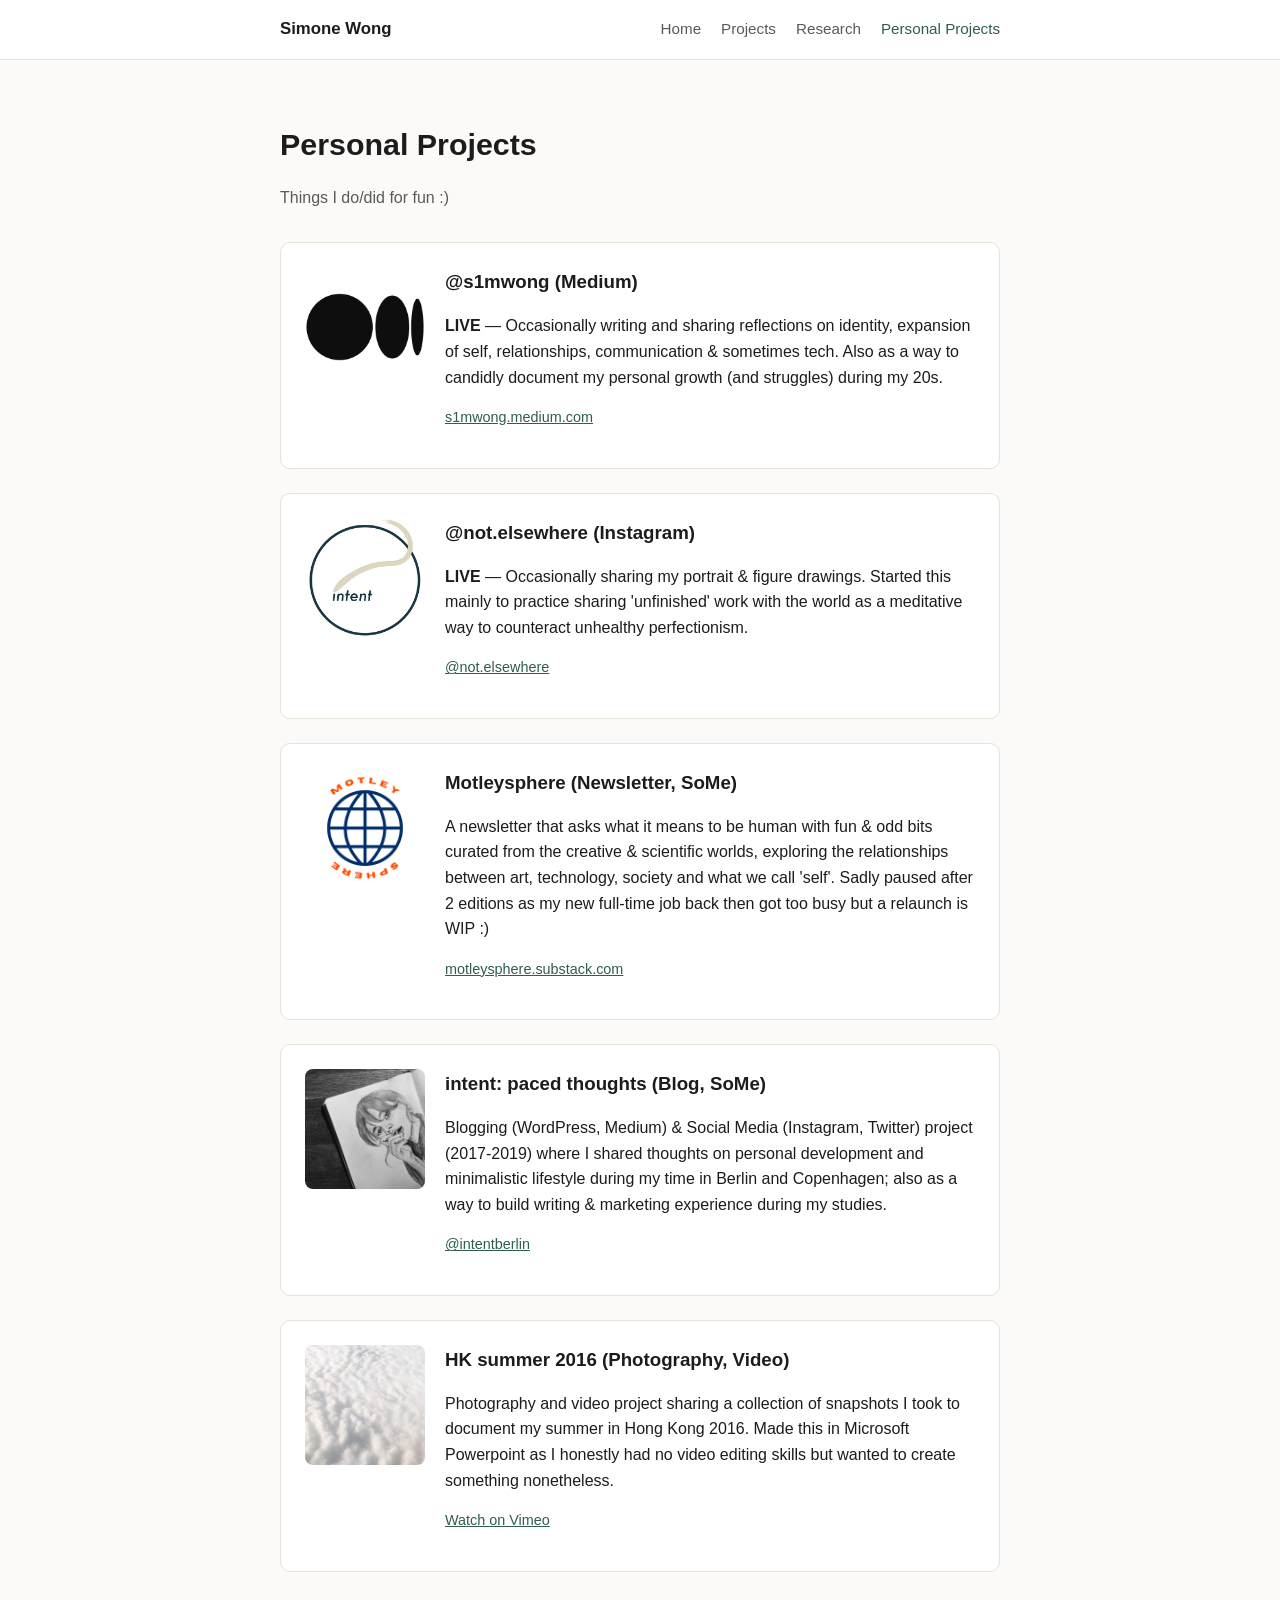
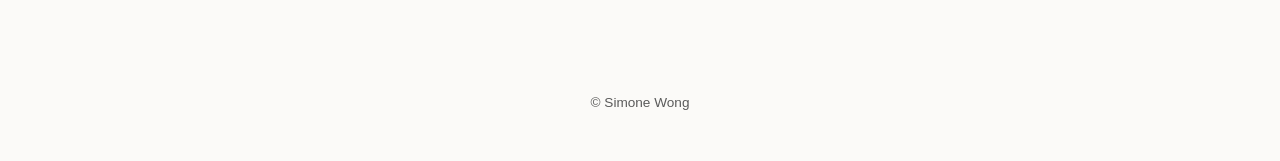
==== commit 46197a28: "Add Wix site migration content Co-Authored-By: Claude Fable 5 <noreply@anthropic.com>" ====
--- a/personal-projects.html
+++ b/personal-projects.html
@@ -6,67 +6,71 @@
 <title>Personal Projects | Simone Wong</title>
 <link rel="stylesheet" href="style.css">
 </head>
-<body class="lime">
-<header class="page-head pixel">
-  <div class="container">
-    <nav class="site-nav">
-      <div class="links">
-        <a href="index.html">Home</a>
-        <a href="portfolio.html">Projects</a>
-        <a href="research.html">Research</a>
-        <a href="personal-projects.html" class="active">Personal Projects</a>
-      </div>
-      <a class="btn-cta" href="https://cal.com/simone-wong/15min" target="_blank" rel="noopener">Get in touch 👋</a>
-    </nav>
-    <h1>Personal Projects</h1>
-    <p class="intro-note">Things I do/did for fun :)</p>
-  </div>
+<body>
+<header class="site-header">
+  <nav class="site-nav">
+    <a class="brand" href="index.html">Simone Wong</a>
+    <div class="links">
+      <a href="index.html">Home</a>
+      <a href="portfolio.html">Projects</a>
+      <a href="research.html">Research</a>
+      <a href="personal-projects.html" class="active">Personal Projects</a>
+    </div>
+  </nav>
 </header>
 
 <main>
-  <div class="container">
+  <h1>Personal Projects</h1>
+  <p class="intro-note">Things I do/did for fun :)</p>
 
-    <div class="entry">
-      <img src="images/personal-medium.webp" alt="@s1mwong (Medium)">
-      <div class="entry-body">
-        <h3><a href="https://s1mwong.medium.com/" target="_blank" rel="noopener">@s1mwong (Medium)</a></h3>
-        <p><span class="hl">LIVE</span> Occasionally writing and sharing reflections on identity, expansion of self, relationships, communication &amp; sometimes tech. Also as a way to candidly document my personal growth (and struggles) during my 20s.</p>
-      </div>
+  <div class="card">
+    <img src="images/personal-medium.webp" alt="@s1mwong (Medium)">
+    <div class="card-body">
+      <h3>@s1mwong (Medium)</h3>
+      <p><strong>LIVE</strong> — Occasionally writing and sharing reflections on identity, expansion of self, relationships, communication &amp; sometimes tech. Also as a way to candidly document my personal growth (and struggles) during my 20s.</p>
+      <p class="links"><a href="https://s1mwong.medium.com/" target="_blank" rel="noopener">s1mwong.medium.com</a></p>
     </div>
+  </div>
 
-    <div class="entry">
-      <img src="images/personal-instagram-not-elsewhere.jpg" alt="@not.elsewhere (Instagram)">
-      <div class="entry-body">
-        <h3><a href="https://www.instagram.com/not.elsewhere" target="_blank" rel="noopener">@not.elsewhere (Instagram)</a></h3>
-        <p><span class="hl">LIVE</span> Occasionally sharing my portrait &amp; figure drawings. Started this mainly to practice sharing 'unfinished' work with the world as a meditative way to counteract unhealthy perfectionism.</p>
-      </div>
+  <div class="card">
+    <img src="images/personal-instagram-not-elsewhere.png" alt="@not.elsewhere (Instagram)">
+    <div class="card-body">
+      <h3>@not.elsewhere (Instagram)</h3>
+      <p><strong>LIVE</strong> — Occasionally sharing my portrait &amp; figure drawings. Started this mainly to practice sharing 'unfinished' work with the world as a meditative way to counteract unhealthy perfectionism.</p>
+      <p class="links"><a href="https://www.instagram.com/not.elsewhere" target="_blank" rel="noopener">@not.elsewhere</a></p>
     </div>
+  </div>
 
-    <div class="entry">
-      <img src="images/personal-motleysphere-sphere.png" alt="Motleysphere">
-      <div class="entry-body">
-        <h3><a href="https://motleysphere.substack.com/" target="_blank" rel="noopener">Motleysphere (Newsletter, SoMe)</a></h3>
-        <p>A newsletter that asks what it means to be human with fun &amp; odd bits curated from the creative &amp; scientific worlds, exploring the relationships between art, technology, society and what we call 'self'. Sadly paused after 2 editions as my new full-time job back then got too busy but a relaunch is WIP :)</p>
-      </div>
+  <div class="card">
+    <img src="images/personal-motleysphere-sphere.png" alt="Motleysphere">
+    <div class="card-body">
+      <h3>Motleysphere (Newsletter, SoMe)</h3>
+      <p>A newsletter that asks what it means to be human with fun &amp; odd bits curated from the creative &amp; scientific worlds, exploring the relationships between art, technology, society and what we call 'self'. Sadly paused after 2 editions as my new full-time job back then got too busy but a relaunch is WIP :)</p>
+      <p class="links"><a href="https://motleysphere.substack.com/" target="_blank" rel="noopener">motleysphere.substack.com</a></p>
     </div>
+  </div>
 
-    <div class="entry">
-      <img src="images/personal-intent-paced-thoughts.png" alt="intent: paced thoughts">
-      <div class="entry-body">
-        <h3><a href="https://www.instagram.com/intentberlin/" target="_blank" rel="noopener">intent: paced thoughts (Blog, SoMe)</a></h3>
-        <p>Blogging (WordPress, Medium) &amp; Social Media (Instagram, Twitter) project (2017-2019) where I shared thoughts on personal development and minimalistic lifestyle during my time in Berlin and Copenhagen; also as a way to build writing &amp; marketing experience during my studies.</p>
-      </div>
+  <div class="card">
+    <img src="images/personal-intent-paced-thoughts.jpg" alt="intent: paced thoughts">
+    <div class="card-body">
+      <h3>intent: paced thoughts (Blog, SoMe)</h3>
+      <p>Blogging (WordPress, Medium) &amp; Social Media (Instagram, Twitter) project (2017-2019) where I shared thoughts on personal development and minimalistic lifestyle during my time in Berlin and Copenhagen; also as a way to build writing &amp; marketing experience during my studies.</p>
+      <p class="links"><a href="https://www.instagram.com/intentberlin/" target="_blank" rel="noopener">@intentberlin</a></p>
     </div>
+  </div>
 
-    <div class="entry">
-      <img src="images/personal-hk-summer-2016.jpg" alt="HK summer 2016">
-      <div class="entry-body">
-        <h3><a href="https://vimeo.com/198615557" target="_blank" rel="noopener">HK summer 2016 (Photography, Video)</a></h3>
-        <p>Photography and video project sharing a collection of snapshots I took to document my summer in Hong Kong 2016. Made this in Microsoft Powerpoint as I honestly had no video editing skills but wanted to create something nonetheless.</p>
-      </div>
+  <div class="card">
+    <img src="images/personal-hk-summer-2016.jpg" alt="HK summer 2016">
+    <div class="card-body">
+      <h3>HK summer 2016 (Photography, Video)</h3>
+      <p>Photography and video project sharing a collection of snapshots I took to document my summer in Hong Kong 2016. Made this in Microsoft Powerpoint as I honestly had no video editing skills but wanted to create something nonetheless.</p>
+      <p class="links"><a href="https://vimeo.com/198615557" target="_blank" rel="noopener">Watch on Vimeo</a></p>
     </div>
-
   </div>
 </main>
+
+<footer class="site-footer">
+  &copy; Simone Wong
+</footer>
 </body>
 </html>
--- a/style.css
+++ b/style.css
@@ -1,319 +1,211 @@
-/* ==========================================================================
-   simonewongg.com — styles derived from the Wix original.
-   Tokens and layout metrics documented in DESIGN.md.
-   ========================================================================== */
-
 :root {
-  --lavender: #d4caff;
-  --violet: #7a5df5;
-  --violet-deep: #5b46b8;
-  --ink: #383838;
-  --ink-muted: #666666;
-  --ink-tag: #545454;
-  --lime: #dfff79;
-  --white: #ffffff;
-
-  /* Per-page accent: overridden on .page-head.pixel */
-  --accent-hl: var(--lavender);
-
-  --mono: "Lucida Console", "Lucida Sans Typewriter", "Courier New", monospace;
-
-  --container: 980px;
-  --text-col: 624px;
+  --ink: #1c1c1c;
+  --muted: #5a5a5a;
+  --bg: #fbfaf8;
+  --card: #ffffff;
+  --accent: #2f5d4e;
+  --border: #e6e2da;
+  --max-w: 760px;
 }
 
 * { box-sizing: border-box; }
-
-html { -webkit-text-size-adjust: 100%; }
 
 body {
   margin: 0;
-  background: var(--white);
+  font-family: -apple-system, BlinkMacSystemFont, "Segoe UI", Helvetica, Arial, sans-serif;
+  background: var(--bg);
   color: var(--ink);
-  font-family: var(--mono);
-  font-size: 15px;
-  font-weight: 700;
-  line-height: 24px;
-}
-
-.container {
-  width: 100%;
-  max-width: var(--container);
+  line-height: 1.6;
+}
+
+header.site-header {
+  border-bottom: 1px solid var(--border);
+  background: var(--card);
+  position: sticky;
+  top: 0;
+  z-index: 10;
+}
+
+nav.site-nav {
+  max-width: var(--max-w);
   margin: 0 auto;
-  padding: 0 24px;
-}
-
-/* --------------------------------------------------------------------------
-   Header band + decorative divider
-   -------------------------------------------------------------------------- */
-
-.page-head {
-  position: relative;
-  background: var(--lavender);
-  padding-bottom: 65px; /* room for the divider strip */
-}
-
-.page-head::after {
-  content: "";
-  position: absolute;
-  left: 0;
-  right: 0;
-  bottom: 0;
-  height: 65px;
-  background: url("images/divider-wave.svg") repeat-x 50% 100%;
-  background-size: 1233px 100%;
-}
-
-/* Personal Projects variant: lime pixel-cross divider + lime highlights.
-   The accent override lives on <body> so it reaches <main> too. */
-body.lime { --accent-hl: var(--lime); }
-
-.page-head.pixel { padding-bottom: 88px; }
-
-.page-head.pixel::after {
-  height: 88px;
-  background-image: url("images/divider-pixel.svg");
-  background-size: 2815px 100%;
-}
-
-/* The lime band that sits under the pixel divider on the Wix original */
-.page-head.pixel + main { border-top: 26px solid var(--lime); }
-
-/* Nav ------------------------------------------------------------------- */
-
-.site-nav {
   display: flex;
   align-items: center;
   justify-content: space-between;
-  gap: 24px;
-  height: 81px;
-}
-
-.site-nav .links {
-  display: flex;
-  flex-wrap: wrap;
-  gap: 30px;
-}
-
-.site-nav a {
-  color: var(--ink-muted);
+  padding: 1rem 1.25rem;
+  flex-wrap: wrap;
+  gap: 0.5rem;
+}
+
+nav.site-nav .brand {
+  font-weight: 700;
+  text-decoration: none;
+  color: var(--ink);
+  font-size: 1.05rem;
+}
+
+nav.site-nav .links {
+  display: flex;
+  gap: 1.25rem;
+  flex-wrap: wrap;
+}
+
+nav.site-nav a {
+  color: var(--muted);
+  text-decoration: none;
+  font-size: 0.95rem;
+}
+
+nav.site-nav a:hover,
+nav.site-nav a.active {
+  color: var(--accent);
+}
+
+main {
+  max-width: var(--max-w);
+  margin: 0 auto;
+  padding: 2.5rem 1.25rem 4rem;
+}
+
+h1 {
+  font-size: 1.9rem;
+  margin-bottom: 0.25rem;
+}
+
+h2.subtitle {
   font-weight: 400;
-  line-height: 42px;
+  color: var(--muted);
+  font-size: 1.1rem;
+  margin-top: 0;
+}
+
+.hero {
+  display: flex;
+  gap: 1.5rem;
+  align-items: center;
+  flex-wrap: wrap;
+  margin-bottom: 2rem;
+}
+
+.hero img {
+  width: 140px;
+  height: 140px;
+  object-fit: cover;
+  border-radius: 50%;
+  border: 1px solid var(--border);
+}
+
+.offer-list {
+  list-style: none;
+  padding: 0;
+  margin: 1.5rem 0;
+}
+
+.offer-list li {
+  padding: 0.4rem 0;
+}
+
+.cta-row {
+  display: flex;
+  gap: 1rem;
+  flex-wrap: wrap;
+  margin: 2rem 0;
+}
+
+.btn {
+  display: inline-block;
+  padding: 0.7rem 1.4rem;
+  border-radius: 6px;
   text-decoration: none;
-}
-
-.site-nav a:hover { color: var(--ink); }
-.site-nav a.active { color: var(--ink); }
-
-.site-nav .btn-cta {
-  flex: none;
-  display: inline-flex;
-  align-items: center;
-  justify-content: center;
-  min-width: 198px;
-  height: 38px;
-  padding: 0 16px;
-  background: var(--violet);
-  border: 0;
-  border-radius: 0;
-  color: var(--white);
-  font-weight: 700;
-  line-height: 21px;
-  text-decoration: none;
-}
-
-.site-nav .btn-cta:hover { background: var(--violet-deep); }
-
-/* Hero copy inside the band --------------------------------------------- */
-
-.page-head h1 {
-  margin: 22px 0 0;
-  color: var(--violet-deep);
-  font-size: 40px;
-  font-weight: 700;
-  line-height: 44px;
-}
-
-.page-head .tagline {
-  margin: 6px 0 0;
-  max-width: var(--text-col);
-  font-size: 20px;
-  font-weight: 400;
-  line-height: 28px;
-}
-
-.page-head .intro-note {
-  margin: 6px 0 0;
-  max-width: var(--text-col);
-  font-weight: 400;
-}
-
-/* --------------------------------------------------------------------------
-   Content
-   -------------------------------------------------------------------------- */
-
-main { padding: 40px 0 96px; }
-
-a { color: var(--violet-deep); }
-
-.text-col { max-width: var(--text-col); }
-
-.text-col p { margin: 0 0 24px; }
-
-/* Inline highlighter-pen treatment for tags and badges */
-.hl {
-  background: var(--accent-hl);
-  color: var(--ink-tag);
-  font-weight: 400;
-}
-
-/* Home: prose column + portrait rail ------------------------------------ */
-
-.split {
-  display: flex;
-  align-items: flex-start;
-  gap: 40px;
-}
-
-.split .rail {
-  flex: none;
-  width: 233px;
-  display: flex;
-  flex-direction: column;
-  gap: 16px;
-}
-
-.split .rail img {
-  display: block;
-  width: 233px;
-  height: 167px;
+  font-size: 0.95rem;
+}
+
+.btn.primary {
+  background: var(--accent);
+  color: #fff;
+}
+
+.btn.secondary {
+  border: 1px solid var(--border);
+  color: var(--ink);
+}
+
+.extra-photo {
+  margin-top: 2rem;
+}
+
+.extra-photo img {
+  width: 100%;
+  max-width: 320px;
+  border-radius: 8px;
+  border: 1px solid var(--border);
+}
+
+.card {
+  background: var(--card);
+  border: 1px solid var(--border);
+  border-radius: 10px;
+  padding: 1.5rem;
+  margin-bottom: 1.5rem;
+  display: flex;
+  gap: 1.25rem;
+  flex-wrap: wrap;
+}
+
+.card img {
+  width: 120px;
+  height: 120px;
   object-fit: cover;
-}
-
-.offer-list {
-  margin: 0 0 24px;
-  padding: 0;
-  list-style: none;
-}
-
-.cta-row {
-  display: flex;
-  flex-wrap: wrap;
-  gap: 14px;
-  margin-top: 8px;
-}
-
-.btn {
-  display: inline-flex;
-  align-items: center;
-  height: 38px;
-  padding: 0 18px;
-  text-decoration: none;
-  line-height: 21px;
-}
-
-.btn.primary { background: var(--violet); color: var(--white); }
-.btn.primary:hover { background: var(--violet-deep); }
-
-.btn.secondary {
-  background: var(--accent-hl);
-  color: var(--ink-tag);
-}
-
-/* Entry rows: 159px thumbnail + text ------------------------------------ */
-
-.entry {
-  display: flex;
-  align-items: flex-start;
-  gap: 37px;
-  margin-bottom: 56px;
-}
-
-.entry > img {
-  flex: none;
-  width: 159px;
-  height: 159px;
-  object-fit: cover;
-}
-
-.entry-body { max-width: 460px; }
-
-.entry-body h3 {
-  margin: 0 0 8px;
-  font-size: 15px;
-  font-weight: 700;
-  line-height: 24px;
-}
-
-.entry-body h3 a {
-  color: var(--violet-deep);
-  text-decoration: underline;
-}
-
-.entry-body p { margin: 0 0 12px; }
-
-.tag-list {
-  margin: 0 0 12px;
-  padding: 0;
-  list-style: none;
-}
-
-.tag-list li { line-height: 24px; }
-
-/* Research entries: no thumbnail --------------------------------------- */
+  border-radius: 8px;
+  flex-shrink: 0;
+}
+
+.card .card-body {
+  flex: 1;
+  min-width: 200px;
+}
+
+.card h3 {
+  margin: 0 0 0.4rem 0;
+}
+
+.card ul {
+  margin: 0.6rem 0 0;
+  padding-left: 1.1rem;
+  color: var(--muted);
+  font-size: 0.92rem;
+}
+
+.card .links {
+  margin-top: 0.6rem;
+  font-size: 0.9rem;
+}
 
 .research-item {
-  max-width: var(--text-col);
-  margin-bottom: 48px;
-}
-
-.research-item h3 {
-  margin: 0;
-  font-size: 15px;
-  font-weight: 700;
-  line-height: 24px;
-}
-
-.research-item h3 a {
-  color: var(--violet-deep);
-  text-decoration: underline;
-}
-
-.research-item .sub {
-  margin: 0;
-  color: var(--violet-deep);
-  text-decoration: underline;
+  border-bottom: 1px solid var(--border);
+  padding: 1.1rem 0;
+}
+
+.research-item:last-child {
+  border-bottom: none;
 }
 
 .research-item .meta {
-  margin: 8px 0 0;
-  font-weight: 400;
-}
-
-/* --------------------------------------------------------------------------
-   Small screens — inferred, not present in the Wix output
-   -------------------------------------------------------------------------- */
-
-@media (max-width: 820px) {
-  .page-head h1 { font-size: 30px; line-height: 34px; }
-  .page-head .tagline { font-size: 17px; line-height: 24px; }
-
-  .site-nav {
-    height: auto;
-    flex-direction: column;
-    align-items: flex-start;
-    gap: 8px;
-    padding: 16px 0;
-  }
-
-  .site-nav .links { gap: 18px; }
-  .site-nav a { line-height: 28px; }
-
-  .split { flex-direction: column; gap: 28px; }
-  .split .rail { flex-direction: row; width: 100%; }
-  .split .rail img { width: 50%; height: 150px; }
-
-  .entry { gap: 20px; }
-  .entry > img { width: 96px; height: 96px; }
-  .entry-body { max-width: none; }
-}
+  color: var(--muted);
+  font-size: 0.88rem;
+  margin-top: 0.25rem;
+}
+
+.intro-note {
+  color: var(--muted);
+  margin-bottom: 2rem;
+}
+
+footer.site-footer {
+  text-align: center;
+  color: var(--muted);
+  font-size: 0.85rem;
+  padding: 2rem 1rem 3rem;
+}
+
+a { color: var(--accent); }
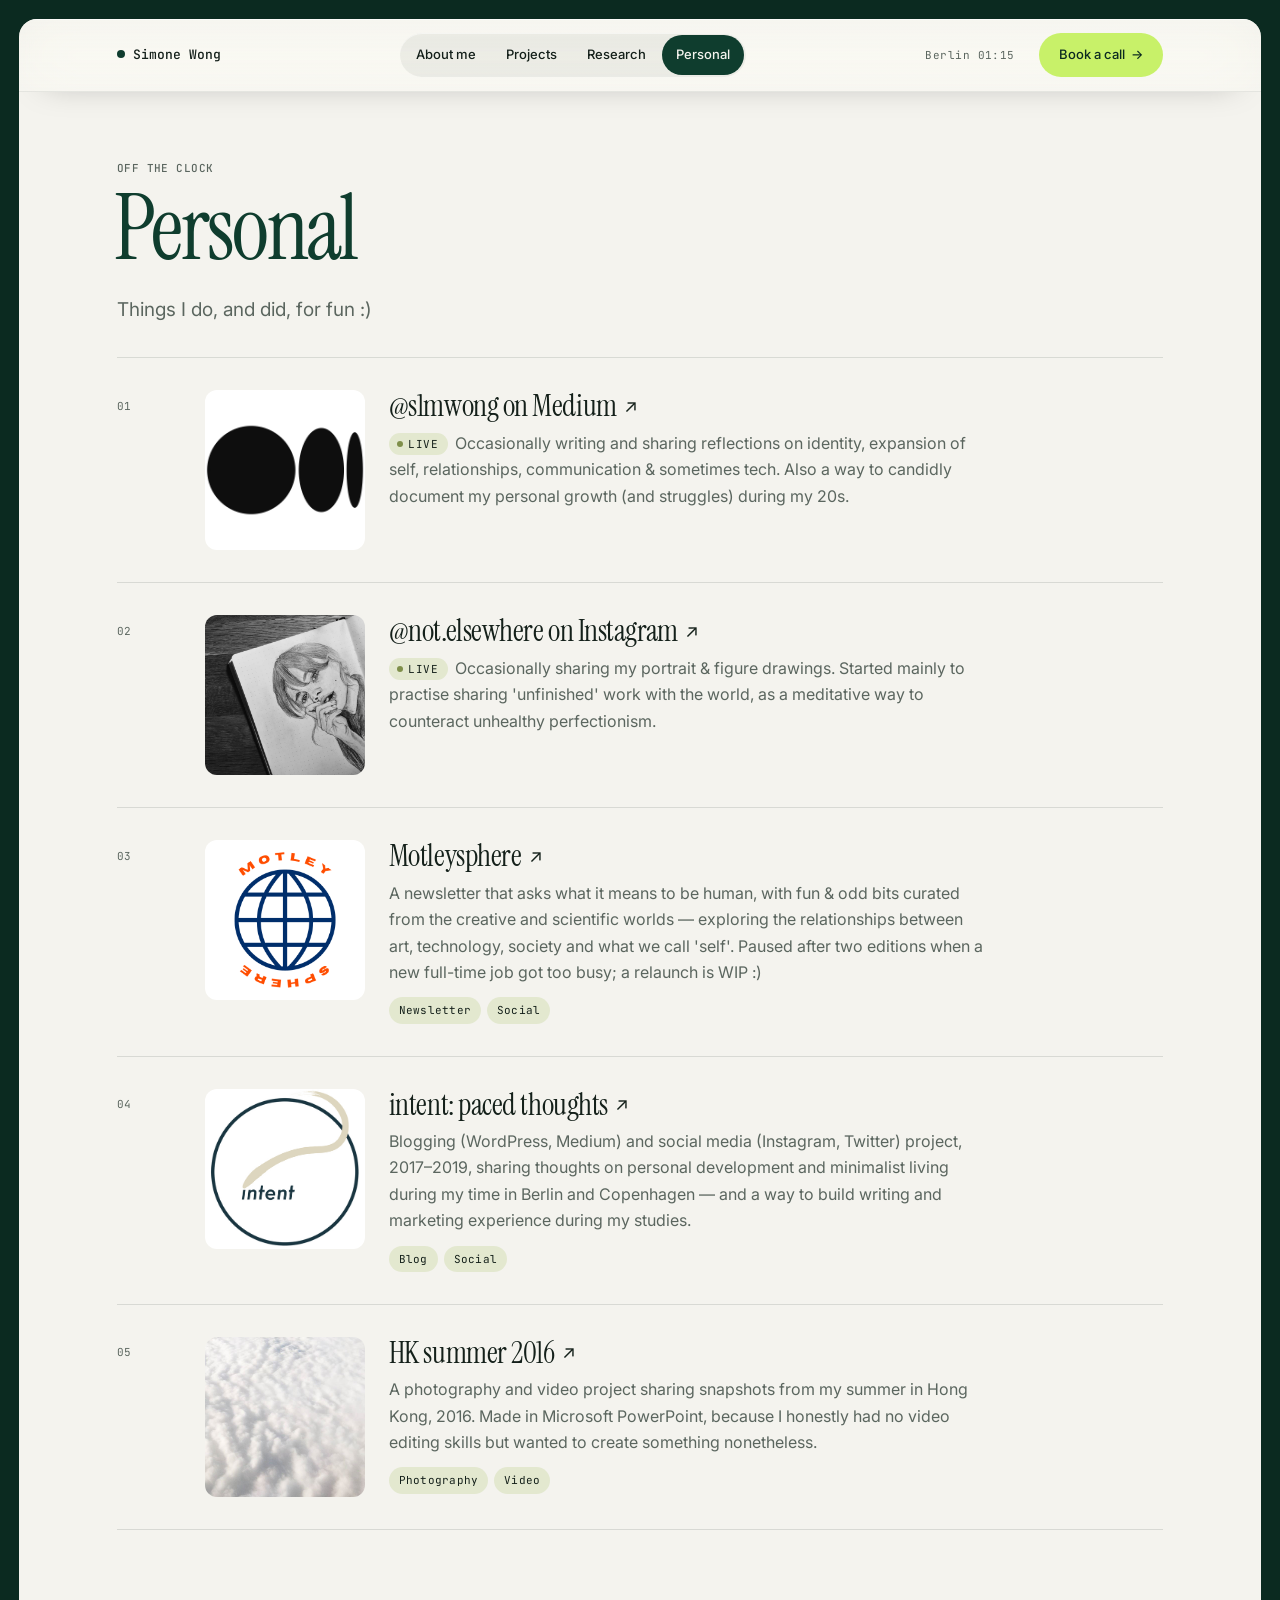
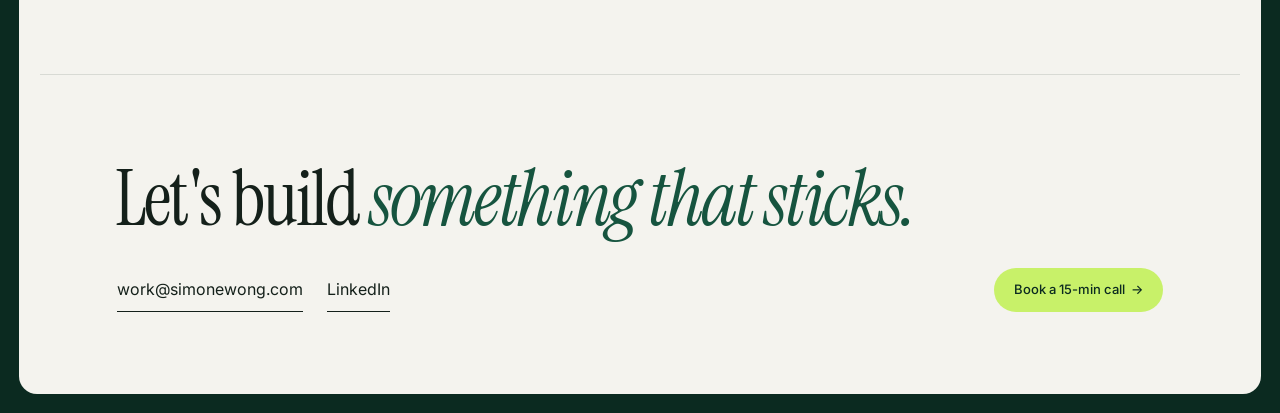
==== commit 311df515: "Redesign the site around a deep-green identity Replaces the Wix-derived styling with a new visual sy" ====
--- a/personal-projects.html
+++ b/personal-projects.html
@@ -3,74 +3,121 @@
 <head>
 <meta charset="utf-8">
 <meta name="viewport" content="width=device-width, initial-scale=1">
-<title>Personal Projects | Simone Wong</title>
+<title>Personal — Simone Wong</title>
+<meta name="description" content="Side projects Simone Wong does for fun — writing on Medium, figure drawing on Instagram, the Motleysphere newsletter, intent: paced thoughts and a Hong Kong photography project.">
+<meta property="og:title" content="Personal — Simone Wong">
+<meta property="og:description" content="Writing, drawing, newsletters and photography — things Simone Wong does for fun.">
+<meta property="og:type" content="website">
+<meta name="theme-color" content="#0b2a20">
+<link rel="preconnect" href="https://fonts.googleapis.com">
+<link rel="preconnect" href="https://fonts.gstatic.com" crossorigin>
+<link href="https://fonts.googleapis.com/css2?family=Instrument+Serif:ital@0;1&family=Inter:wght@400;500;600&family=JetBrains+Mono:wght@400;500&display=swap" rel="stylesheet">
+<script>document.documentElement.classList.add("js")</script>
 <link rel="stylesheet" href="style.css">
 </head>
 <body>
-<header class="site-header">
-  <nav class="site-nav">
-    <a class="brand" href="index.html">Simone Wong</a>
-    <div class="links">
-      <a href="index.html">Home</a>
-      <a href="portfolio.html">Projects</a>
-      <a href="research.html">Research</a>
-      <a href="personal-projects.html" class="active">Personal Projects</a>
+<a class="skip-link" href="#main">Skip to content</a>
+
+<div class="sheet">
+
+  <header class="top">
+    <div class="container">
+      <a class="wordmark" href="index.html"><span class="dot" aria-hidden="true"></span>Simone Wong</a>
+      <nav class="nav" aria-label="Main">
+        <a href="index.html">About me</a>
+        <a href="portfolio.html">Projects</a>
+        <a href="research.html">Research</a>
+        <a href="personal-projects.html" aria-current="page">Personal</a>
+      </nav>
+      <div class="top-right">
+        <span class="clock">Berlin <span data-clock>--:--</span></span>
+        <a class="btn btn-primary" href="https://cal.com/simone-wong/15min" target="_blank" rel="noopener">Book a call <span class="arrow" aria-hidden="true">→</span></a>
+      </div>
     </div>
-  </nav>
-</header>
+  </header>
 
-<main>
-  <h1>Personal Projects</h1>
-  <p class="intro-note">Things I do/did for fun :)</p>
+  <main id="main">
+    <div class="container">
 
-  <div class="card">
-    <img src="images/personal-medium.webp" alt="@s1mwong (Medium)">
-    <div class="card-body">
-      <h3>@s1mwong (Medium)</h3>
-      <p><strong>LIVE</strong> — Occasionally writing and sharing reflections on identity, expansion of self, relationships, communication &amp; sometimes tech. Also as a way to candidly document my personal growth (and struggles) during my 20s.</p>
-      <p class="links"><a href="https://s1mwong.medium.com/" target="_blank" rel="noopener">s1mwong.medium.com</a></p>
+      <div class="page-title" data-stagger>
+        <p class="mono reveal" style="--i:0">Off the clock</p>
+        <h1 data-split>Personal</h1>
+        <p class="lede reveal" style="--i:1">Things I do, and did, for fun :)</p>
+      </div>
+
+      <ol class="cases" data-stagger>
+
+        <li class="case reveal">
+          <span class="num">01</span>
+          <div class="thumb"><img src="images/personal-medium.webp" alt="Medium logo" width="160" height="160" loading="lazy"></div>
+          <div class="body">
+            <h2><a href="https://s1mwong.medium.com/" target="_blank" rel="noopener">@s1mwong on Medium<span class="arrow" aria-hidden="true">↗</span></a></h2>
+            <p><span class="live">Live</span>Occasionally writing and sharing reflections on identity, expansion of self, relationships, communication &amp; sometimes tech. Also a way to candidly document my personal growth (and struggles) during my 20s.</p>
+          </div>
+        </li>
+
+        <li class="case reveal">
+          <span class="num">02</span>
+          <div class="thumb"><img src="images/personal-instagram-not-elsewhere.jpg" alt="Pencil portrait drawing in a sketchbook" width="160" height="160" loading="lazy"></div>
+          <div class="body">
+            <h2><a href="https://www.instagram.com/not.elsewhere" target="_blank" rel="noopener">@not.elsewhere on Instagram<span class="arrow" aria-hidden="true">↗</span></a></h2>
+            <p><span class="live">Live</span>Occasionally sharing my portrait &amp; figure drawings. Started mainly to practise sharing 'unfinished' work with the world, as a meditative way to counteract unhealthy perfectionism.</p>
+          </div>
+        </li>
+
+        <li class="case reveal">
+          <span class="num">03</span>
+          <div class="thumb"><img src="images/personal-motleysphere-sphere.png" alt="Motleysphere logo" width="160" height="160" loading="lazy"></div>
+          <div class="body">
+            <h2><a href="https://motleysphere.substack.com/" target="_blank" rel="noopener">Motleysphere<span class="arrow" aria-hidden="true">↗</span></a></h2>
+            <p>A newsletter that asks what it means to be human, with fun &amp; odd bits curated from the creative and scientific worlds — exploring the relationships between art, technology, society and what we call 'self'. Paused after two editions when a new full-time job got too busy; a relaunch is WIP :)</p>
+            <ul class="chips"><li>Newsletter</li><li>Social</li></ul>
+          </div>
+        </li>
+
+        <li class="case reveal">
+          <span class="num">04</span>
+          <div class="thumb"><img src="images/personal-intent-paced-thoughts.png" alt="intent: paced thoughts logo" width="160" height="160" loading="lazy"></div>
+          <div class="body">
+            <h2><a href="https://www.instagram.com/intentberlin/" target="_blank" rel="noopener">intent: paced thoughts<span class="arrow" aria-hidden="true">↗</span></a></h2>
+            <p>Blogging (WordPress, Medium) and social media (Instagram, Twitter) project, 2017–2019, sharing thoughts on personal development and minimalist living during my time in Berlin and Copenhagen — and a way to build writing and marketing experience during my studies.</p>
+            <ul class="chips"><li>Blog</li><li>Social</li></ul>
+          </div>
+        </li>
+
+        <li class="case reveal">
+          <span class="num">05</span>
+          <div class="thumb"><img src="images/personal-hk-summer-2016.jpg" alt="Snapshot from Hong Kong, summer 2016" width="160" height="160" loading="lazy"></div>
+          <div class="body">
+            <h2><a href="https://vimeo.com/198615557" target="_blank" rel="noopener">HK summer 2016<span class="arrow" aria-hidden="true">↗</span></a></h2>
+            <p>A photography and video project sharing snapshots from my summer in Hong Kong, 2016. Made in Microsoft PowerPoint, because I honestly had no video editing skills but wanted to create something nonetheless.</p>
+            <ul class="chips"><li>Photography</li><li>Video</li></ul>
+          </div>
+        </li>
+
+      </ol>
+
     </div>
-  </div>
+  </main>
 
-  <div class="card">
-    <img src="images/personal-instagram-not-elsewhere.png" alt="@not.elsewhere (Instagram)">
-    <div class="card-body">
-      <h3>@not.elsewhere (Instagram)</h3>
-      <p><strong>LIVE</strong> — Occasionally sharing my portrait &amp; figure drawings. Started this mainly to practice sharing 'unfinished' work with the world as a meditative way to counteract unhealthy perfectionism.</p>
-      <p class="links"><a href="https://www.instagram.com/not.elsewhere" target="_blank" rel="noopener">@not.elsewhere</a></p>
+  <footer class="foot container">
+    <p class="big reveal">Let's build <em>something that sticks.</em></p>
+    <div class="foot-grid reveal" style="--i:1">
+      <div class="links">
+        <a class="link" href="mailto:work@simonewong.com">work@simonewong.com</a>
+        <a class="link" href="https://www.linkedin.com/in/simonewym/" target="_blank" rel="noopener">LinkedIn</a>
+      </div>
+      <a class="btn btn-primary" href="https://cal.com/simone-wong/15min" target="_blank" rel="noopener">Book a 15-min call <span class="arrow" aria-hidden="true">→</span></a>
     </div>
-  </div>
+    <div class="legal reveal" style="--i:2">
+      <span>© 2026 Simone Wong</span>
+      <span>Berlin, DE</span>
+      <a class="link" href="llms.txt">llms.txt</a>
+    </div>
+  </footer>
 
-  <div class="card">
-    <img src="images/personal-motleysphere-sphere.png" alt="Motleysphere">
-    <div class="card-body">
-      <h3>Motleysphere (Newsletter, SoMe)</h3>
-      <p>A newsletter that asks what it means to be human with fun &amp; odd bits curated from the creative &amp; scientific worlds, exploring the relationships between art, technology, society and what we call 'self'. Sadly paused after 2 editions as my new full-time job back then got too busy but a relaunch is WIP :)</p>
-      <p class="links"><a href="https://motleysphere.substack.com/" target="_blank" rel="noopener">motleysphere.substack.com</a></p>
-    </div>
-  </div>
+</div>
 
-  <div class="card">
-    <img src="images/personal-intent-paced-thoughts.jpg" alt="intent: paced thoughts">
-    <div class="card-body">
-      <h3>intent: paced thoughts (Blog, SoMe)</h3>
-      <p>Blogging (WordPress, Medium) &amp; Social Media (Instagram, Twitter) project (2017-2019) where I shared thoughts on personal development and minimalistic lifestyle during my time in Berlin and Copenhagen; also as a way to build writing &amp; marketing experience during my studies.</p>
-      <p class="links"><a href="https://www.instagram.com/intentberlin/" target="_blank" rel="noopener">@intentberlin</a></p>
-    </div>
-  </div>
-
-  <div class="card">
-    <img src="images/personal-hk-summer-2016.jpg" alt="HK summer 2016">
-    <div class="card-body">
-      <h3>HK summer 2016 (Photography, Video)</h3>
-      <p>Photography and video project sharing a collection of snapshots I took to document my summer in Hong Kong 2016. Made this in Microsoft Powerpoint as I honestly had no video editing skills but wanted to create something nonetheless.</p>
-      <p class="links"><a href="https://vimeo.com/198615557" target="_blank" rel="noopener">Watch on Vimeo</a></p>
-    </div>
-  </div>
-</main>
-
-<footer class="site-footer">
-  &copy; Simone Wong
-</footer>
+<script src="site.js" defer></script>
 </body>
 </html>
--- a/style.css
+++ b/style.css
@@ -1,211 +1,1390 @@
+/* ==========================================================================
+   simonewongg.com — 2026 redesign
+
+   Identity: deep forest green frame, warm paper sheet, olive tints, and a
+   single acid "sprout" accent used sparingly. Editorial serif for display,
+   a quiet sans for reading, mono for labels and metadata.
+   ========================================================================== */
+
 :root {
-  --ink: #1c1c1c;
-  --muted: #5a5a5a;
-  --bg: #fbfaf8;
-  --card: #ffffff;
-  --accent: #2f5d4e;
-  --border: #e6e2da;
-  --max-w: 760px;
-}
-
-* { box-sizing: border-box; }
+  /* ---- Colour ------------------------------------------------------- */
+  --green-900: #0b2a20;
+  --green-800: #0f3d2e;
+  --green-700: #16543f;
+  --olive-500: #7f8f4a;
+  --olive-200: #e3e8cf;
+  --sprout:    #c8f169;
+
+  --paper:   #f4f3ee;
+  --paper-2: #ebeae3;
+  --ink:     #14201a;
+  --ink-2:   #5b665f;
+  --line:    rgba(20, 32, 26, 0.12);
+
+  --on-green: #f4f3ee;
+  --on-green-2: rgba(244, 243, 238, 0.68);
+
+  /* Roles that must flip in dark mode: deep green reads on paper but
+     disappears on a dark ground, so display/em/action route through these. */
+  --display: var(--green-800);
+  --em:      var(--green-700);
+  --btn-bg:  var(--green-800);
+  --btn-bg-hover: var(--green-700);
+
+  /* Primary action: the brand's acid green, so it stands apart from the
+     deep-green nav pill without bringing in a foreign colour. */
+  --accent:       var(--sprout);
+  --accent-hover: #b9e455;
+  --on-accent:    var(--green-900);
+
+  /* Orange/red is reserved for the availability line and nothing else. */
+  --signal-text:  #bf4410;
+  --signal-dot:   #e5322d;
+
+  /* ---- Type --------------------------------------------------------- */
+  --serif: "Instrument Serif", "Iowan Old Style", Georgia, serif;
+  --sans:  "Inter", system-ui, -apple-system, "Segoe UI", sans-serif;
+  --mono:  "JetBrains Mono", ui-monospace, "SF Mono", Menlo, monospace;
+
+  --fs-xs:   0.6875rem;
+  --fs-sm:   0.8125rem;
+  --fs-body: clamp(0.9375rem, 0.9rem + 0.2vw, 1rem);
+  --fs-lead: clamp(1rem, 0.95rem + 0.4vw, 1.1875rem);
+  --fs-stmt: clamp(1.5rem, 1rem + 2vw, 2.75rem);
+  --fs-h2:   clamp(1.875rem, 1.3rem + 2.4vw, 3.5rem);
+  --fs-name: clamp(3.5rem, 16vw, 17rem);
+
+  /* ---- Space -------------------------------------------------------- */
+  --s-1: 0.5rem;  --s-2: 0.75rem; --s-3: 1rem;  --s-4: 1.5rem;
+  --s-5: 2rem;    --s-6: 3.5rem;  --s-7: 5.5rem; --s-8: 9rem;
+
+  --frame: clamp(8px, 1.5vw, 22px);
+  --radius: 18px;
+  --pill: 999px;
+  --container: 1200px;
+  --gutter: clamp(1.25rem, 6vw, 5rem);
+  --tap: 44px;
+
+  /* ---- Motion ------------------------------------------------------- */
+  --ease-out: cubic-bezier(0.22, 1, 0.36, 1);
+  --ease-io:  cubic-bezier(0.65, 0, 0.35, 1);
+  --dur: 700ms;
+}
+
+@media (prefers-color-scheme: dark) {
+  :root {
+    --paper:   #101613;
+    --paper-2: #161d19;
+    --ink:     #ecefe9;
+    --ink-2:   #a3ada6;
+    --line:    rgba(236, 239, 233, 0.12);
+    --olive-200: #2a3324;
+    --display: #b7dcc6;
+    --em:      #9fd4b8;
+    --btn-bg:  #21775a;
+    --btn-bg-hover: #288a68;
+    --signal-text: #ff8a4c;
+    --signal-dot:  #ff5a4f;
+  }
+}
+
+/* --------------------------------------------------------------------------
+   Base
+   -------------------------------------------------------------------------- */
+
+*, *::before, *::after { box-sizing: border-box; }
+
+html {
+  -webkit-text-size-adjust: 100%;
+  scroll-behavior: smooth;
+  background: var(--green-900);
+}
 
 body {
   margin: 0;
-  font-family: -apple-system, BlinkMacSystemFont, "Segoe UI", Helvetica, Arial, sans-serif;
-  background: var(--bg);
+  padding: var(--frame);
+  background: var(--green-900);
   color: var(--ink);
-  line-height: 1.6;
-}
-
-header.site-header {
-  border-bottom: 1px solid var(--border);
-  background: var(--card);
+  font-family: var(--sans);
+  font-size: var(--fs-body);
+  line-height: 1.65;
+  -webkit-font-smoothing: antialiased;
+  overflow-wrap: break-word;
+}
+
+img { max-width: 100%; display: block; }
+
+a { color: inherit; }
+
+::selection { background: var(--sprout); color: var(--green-900); }
+
+/* Cross-page transitions: a one-line MPA upgrade in supporting browsers. */
+@view-transition { navigation: auto; }
+
+::view-transition-old(root) { animation: 260ms var(--ease-io) both vt-out; }
+::view-transition-new(root) { animation: 420ms var(--ease-out) both vt-in; }
+
+@keyframes vt-out { to { opacity: 0; transform: translateY(-6px); } }
+@keyframes vt-in  { from { opacity: 0; transform: translateY(10px); } }
+
+.skip-link {
+  position: absolute;
+  left: -9999px;
+  top: 0;
+  z-index: 100;
+  padding: var(--s-2) var(--s-3);
+  background: var(--green-800);
+  color: var(--on-green);
+  font-family: var(--mono);
+  font-size: var(--fs-sm);
+  text-decoration: none;
+}
+.skip-link:focus { left: var(--s-3); top: var(--s-3); }
+
+:where(a, button, [tabindex]):focus-visible {
+  outline: 2px solid var(--em);
+  outline-offset: 3px;
+  border-radius: 4px;
+}
+
+/* The paper sheet inset inside the green frame. */
+.sheet {
+  position: relative;
+  background: var(--paper);
+  border-radius: var(--radius);
+  min-height: calc(100svh - 2 * var(--frame));
+  overflow: clip;
+}
+
+.container {
+  width: 100%;
+  max-width: var(--container);
+  margin: 0 auto;
+  padding: 0 var(--gutter);
+}
+
+/* --------------------------------------------------------------------------
+   Type utilities
+   -------------------------------------------------------------------------- */
+
+.mono {
+  font-family: var(--mono);
+  font-size: var(--fs-xs);
+  font-weight: 500;
+  letter-spacing: 0.04em;
+  text-transform: uppercase;
+  color: var(--ink-2);
+}
+
+.serif { font-family: var(--serif); font-weight: 400; letter-spacing: -0.01em; }
+.serif em { font-style: italic; }
+
+.muted { color: var(--ink-2); }
+
+.link {
+  text-decoration: none;
+  background-image: linear-gradient(currentColor, currentColor);
+  background-size: 100% 1px;
+  background-position: 0 100%;
+  background-repeat: no-repeat;
+  transition: background-size 320ms var(--ease-out);
+}
+.link:hover { background-size: 0% 1px; background-position: 100% 100%; }
+
+/* --------------------------------------------------------------------------
+   Header
+   -------------------------------------------------------------------------- */
+
+.top {
   position: sticky;
-  top: 0;
-  z-index: 10;
-}
-
-nav.site-nav {
-  max-width: var(--max-w);
-  margin: 0 auto;
+  top: var(--frame);
+  z-index: 20;
+  /* frosted glass: translucent paper, heavy blur, a highlight edge on top */
+  background: linear-gradient(
+    to bottom,
+    color-mix(in srgb, var(--paper) 62%, transparent),
+    color-mix(in srgb, var(--paper) 42%, transparent)
+  );
+  -webkit-backdrop-filter: blur(26px) saturate(190%) brightness(1.06);
+          backdrop-filter: blur(26px) saturate(190%) brightness(1.06);
+  border-bottom: 1px solid color-mix(in srgb, var(--ink) 7%, transparent);
+  box-shadow:
+    inset 0 1px 0 rgba(255, 255, 255, 0.65),
+    0 14px 34px -26px rgba(0, 0, 0, 0.35);
+}
+
+.top .container {
   display: flex;
   align-items: center;
   justify-content: space-between;
-  padding: 1rem 1.25rem;
-  flex-wrap: wrap;
-  gap: 0.5rem;
-}
-
-nav.site-nav .brand {
-  font-weight: 700;
+  gap: var(--s-3);
+  min-height: 72px;
+}
+
+.wordmark {
+  font-family: var(--mono);
+  font-size: var(--fs-sm);
+  font-weight: 500;
   text-decoration: none;
+  white-space: nowrap;
+}
+
+.wordmark .dot {
+  display: inline-block;
+  width: 8px; height: 8px;
+  margin-right: 0.6em;
+  border-radius: 50%;
+  background: var(--display);
+  vertical-align: 1px;
+}
+
+.nav {
+  display: flex;
+  gap: 2px;
+  padding: 2px;
+  background: color-mix(in srgb, var(--ink) 6%, transparent);
+  box-shadow: inset 0 1px 0 rgba(255, 255, 255, 0.5);
+  border-radius: var(--pill);
+  overflow-x: auto;
+  scrollbar-width: none;
+}
+.nav::-webkit-scrollbar { display: none; }
+
+.nav a {
+  display: inline-flex;
+  align-items: center;
+  min-height: 40px;
+  padding: 0 14px;
+  border-radius: var(--pill);
+  font-size: var(--fs-sm);
+  font-weight: 500;
   color: var(--ink);
-  font-size: 1.05rem;
-}
-
-nav.site-nav .links {
+  text-decoration: none;
+  white-space: nowrap;
+  transition: background-color 200ms var(--ease-out), color 200ms var(--ease-out);
+}
+
+.nav a:hover { background: color-mix(in srgb, var(--ink) 8%, transparent); }
+
+.nav a[aria-current] {
+  background: var(--btn-bg);
+  color: var(--on-green);
+}
+
+.top-right {
   display: flex;
-  gap: 1.25rem;
-  flex-wrap: wrap;
-}
-
-nav.site-nav a {
-  color: var(--muted);
+  align-items: center;
+  gap: var(--s-4);
+}
+
+.clock {
+  font-family: var(--mono);
+  font-size: var(--fs-xs);
+  color: var(--ink-2);
+  letter-spacing: 0.04em;
+  white-space: nowrap;
+}
+
+.btn {
+  display: inline-flex;
+  align-items: center;
+  gap: 0.5em;
+  min-height: var(--tap);
+  padding: 0 1.25rem;
+  border-radius: var(--pill);
+  font-size: var(--fs-sm);
+  font-weight: 500;
   text-decoration: none;
-  font-size: 0.95rem;
-}
-
-nav.site-nav a:hover,
-nav.site-nav a.active {
-  color: var(--accent);
-}
-
-main {
-  max-width: var(--max-w);
-  margin: 0 auto;
-  padding: 2.5rem 1.25rem 4rem;
-}
-
-h1 {
-  font-size: 1.9rem;
-  margin-bottom: 0.25rem;
-}
-
-h2.subtitle {
-  font-weight: 400;
-  color: var(--muted);
-  font-size: 1.1rem;
-  margin-top: 0;
-}
+  white-space: nowrap;
+  transition: background-color 220ms var(--ease-out), color 220ms var(--ease-out),
+              transform 220ms var(--ease-out), border-color 220ms var(--ease-out);
+}
+.btn:active { transform: scale(0.98); }
+
+.btn-primary { background: var(--accent); color: var(--on-accent); }
+.btn-primary:hover { background: var(--accent-hover); }
+
+.btn-ghost {
+  border: 1px solid var(--line);
+  color: var(--ink);
+}
+.btn-ghost:hover { border-color: var(--ink); }
+
+.btn .arrow { transition: transform 260ms var(--ease-out); }
+.btn:hover .arrow { transform: translateX(3px); }
+
+/* --------------------------------------------------------------------------
+   Hero
+   -------------------------------------------------------------------------- */
 
 .hero {
-  display: flex;
-  gap: 1.5rem;
-  align-items: center;
-  flex-wrap: wrap;
-  margin-bottom: 2rem;
-}
-
-.hero img {
-  width: 140px;
-  height: 140px;
-  object-fit: cover;
+  display: grid;
+  grid-template-rows: auto 1fr auto;
+  min-height: calc(100svh - 2 * var(--frame) - 72px);
+  padding-top: var(--s-5);
+  padding-bottom: var(--s-6);
+}
+
+.hero-grid {
+  display: grid;
+  grid-template-columns: 1fr;
+  gap: var(--s-5);
+}
+
+.hero .statement {
+  font-family: var(--serif);
+  font-size: var(--fs-stmt);
+  line-height: 1.08;
+  letter-spacing: -0.015em;
+  margin: var(--s-3) 0 0;
+  max-width: 22ch;
+  text-wrap: balance;
+}
+
+.hero .statement em {
+  font-style: italic;
+  color: var(--em);
+}
+
+.hero .bio {
+  max-width: 40ch;
+  color: var(--ink-2);
+  margin: 0;
+}
+
+.hero .bio strong { color: var(--ink); font-weight: 500; }
+
+.status {
+  display: inline-flex;
+  align-items: center;
+  gap: 0.6em;
+  margin: var(--s-4) 0 0;
+  font-family: var(--mono);
+  font-size: var(--fs-xs);
+  letter-spacing: 0.04em;
+  text-transform: uppercase;
+  color: var(--signal-text);
+}
+
+.status .pulse {
+  width: 8px; height: 8px;
   border-radius: 50%;
-  border: 1px solid var(--border);
-}
-
-.offer-list {
-  list-style: none;
-  padding: 0;
-  margin: 1.5rem 0;
-}
-
-.offer-list li {
-  padding: 0.4rem 0;
+  background: var(--signal-dot);
+  box-shadow: 0 0 0 0 color-mix(in srgb, var(--signal-dot) 55%, transparent);
+  animation: pulse 2.4s var(--ease-io) infinite;
+}
+
+@keyframes pulse {
+  0%   { box-shadow: 0 0 0 0 color-mix(in srgb, var(--signal-dot) 55%, transparent); }
+  70%  { box-shadow: 0 0 0 10px transparent; }
+  100% { box-shadow: 0 0 0 0 transparent; }
 }
 
 .cta-row {
   display: flex;
-  gap: 1rem;
   flex-wrap: wrap;
-  margin: 2rem 0;
-}
-
-.btn {
+  gap: var(--s-2);
+  margin-top: var(--s-4);
+}
+
+/* The name. Sits at the bottom of the first viewport; letters stagger in. */
+.name-block {
+  margin-top: var(--s-7);
+}
+
+.name {
+  margin: 0 0 0 -0.04em;
+  font-family: var(--serif);
+  font-size: var(--fs-name);
+  font-weight: 400;
+  line-height: 0.82;
+  letter-spacing: -0.035em;
+  white-space: nowrap;
+  color: var(--display);
+}
+
+.js .name span {
   display: inline-block;
-  padding: 0.7rem 1.4rem;
-  border-radius: 6px;
+  opacity: 0;
+  transform: translateY(0.35em) rotate(2deg);
+  filter: blur(6px);
+  transform-origin: 50% 100%;
+  transition: opacity 700ms var(--ease-out), transform 900ms var(--ease-out), filter 700ms var(--ease-out);
+  transition-delay: calc(140ms + var(--i, 0) * 38ms);
+}
+
+.is-loaded .name span {
+  opacity: 1;
+  transform: none;
+  filter: blur(0);
+}
+
+/* --------------------------------------------------------------------------
+   Reveal-on-scroll
+   -------------------------------------------------------------------------- */
+
+.js .reveal {
+  opacity: 0;
+  transform: translateY(18px);
+  filter: blur(6px);
+  transition: opacity var(--dur) var(--ease-out), transform var(--dur) var(--ease-out), filter var(--dur) var(--ease-out);
+  transition-delay: calc(var(--i, 0) * 70ms);
+}
+.reveal.in { opacity: 1; transform: none; filter: blur(0); }
+
+/* Above-the-fold elements reveal on load rather than on scroll. */
+.js :is(.hero, .page-title) .reveal { transition-delay: calc(60ms + var(--i, 0) * 90ms); }
+.is-loaded :is(.hero, .page-title) .reveal { opacity: 1; transform: none; filter: blur(0); }
+
+/* --------------------------------------------------------------------------
+   Sections
+   -------------------------------------------------------------------------- */
+
+.section { padding-block: var(--s-8); }
+.section + .section { padding-top: 0; }
+
+.section-head {
+  display: flex;
+  align-items: baseline;
+  justify-content: space-between;
+  gap: var(--s-3);
+  margin-bottom: var(--s-6);
+  padding-bottom: var(--s-3);
+  border-bottom: 1px solid var(--line);
+}
+
+.section-head h2 {
+  margin: 0;
+  font-family: var(--serif);
+  font-size: var(--fs-h2);
+  font-weight: 400;
+  line-height: 1;
+  letter-spacing: -0.02em;
+}
+
+/* Services block — deep green, tilted pills ---------------------------- */
+
+.services {
+  position: relative;
+  background: var(--green-800);
+  color: var(--on-green);
+  border-radius: var(--radius);
+  padding: var(--s-6) var(--gutter) var(--s-5);
+  overflow: hidden;
+  isolation: isolate;
+}
+
+.services::before {
+  content: "";
+  position: absolute;
+  inset: -40%;
+  background:
+    radial-gradient(60% 60% at 80% 20%, color-mix(in srgb, var(--green-700) 90%, transparent), transparent 60%),
+    radial-gradient(50% 50% at 10% 90%, color-mix(in srgb, var(--olive-500) 35%, transparent), transparent 60%);
+  z-index: -1;
+  animation: drift 24s var(--ease-io) infinite alternate;
+}
+
+@keyframes drift {
+  to { transform: translate3d(4%, -3%, 0) rotate(3deg); }
+}
+
+.services .mono { color: var(--on-green-2); }
+
+.services-title {
+  margin: var(--s-5) 0 0;
+  font-family: var(--serif);
+  font-size: var(--fs-h2);
+  font-weight: 400;
+  line-height: 1;
+  letter-spacing: -0.02em;
+}
+
+.services-title em { font-style: italic; color: var(--sprout); }
+
+.pills {
+  display: flex;
+  flex-wrap: wrap;
+  gap: 10px 8px;
+  margin: var(--s-5) 0 0;
+  padding: 0;
+  list-style: none;
+}
+
+.pills li {
+  display: inline-flex;
+  align-items: center;
+  min-height: var(--tap);
+  padding: 0 1.1rem;
+  border-radius: var(--pill);
+  background: var(--paper);
+  color: var(--green-900);
+  font-size: var(--fs-sm);
+  font-weight: 500;
+  white-space: nowrap;
+  transform: rotate(var(--r, 0deg));
+  transition: transform 420ms var(--ease-out), background-color 300ms var(--ease-out), color 300ms var(--ease-out);
+  cursor: default;
+}
+
+.pills li:hover {
+  transform: rotate(0deg) scale(1.04);
+  background: var(--sprout);
+}
+
+.pills li:nth-child(6n+1) { --r: -4deg; }
+.pills li:nth-child(6n+2) { --r: 3deg; }
+.pills li:nth-child(6n+3) { --r: -2deg; }
+.pills li:nth-child(6n+4) { --r: 5deg; }
+.pills li:nth-child(6n+5) { --r: -5deg; }
+.pills li:nth-child(6n+6) { --r: 2deg; }
+
+/* Reveal the pills individually */
+.js .pills li.reveal { transform: translateY(18px) rotate(var(--r, 0deg)); }
+.pills li.reveal.in { transform: rotate(var(--r, 0deg)); }
+.pills li.reveal.in:hover { transform: rotate(0deg) scale(1.04); }
+
+/* Focus areas ------------------------------------------------------------ */
+
+.focus {
+  display: grid;
+  grid-template-columns: 1fr;
+  gap: var(--s-3);
+}
+
+.focus-card {
+  padding: var(--s-4);
+  border: 1px solid var(--line);
+  border-radius: var(--radius);
+  transition: border-color 260ms var(--ease-out), background-color 260ms var(--ease-out), transform 300ms var(--ease-out);
+}
+
+.focus-card:hover {
+  border-color: var(--display);
+  background: var(--paper-2);
+  transform: translateY(-2px);
+}
+
+.focus-card .num {
+  font-family: var(--mono);
+  font-size: var(--fs-xs);
+  color: var(--ink-2);
+  letter-spacing: 0.04em;
+}
+
+.focus-card h3 {
+  margin: var(--s-4) 0 var(--s-1);
+  font-family: var(--serif);
+  font-size: 1.5rem;
+  font-weight: 400;
+  line-height: 1.05;
+  letter-spacing: -0.015em;
+}
+
+.focus-card p { margin: 0; color: var(--ink-2); }
+
+/* Selected work cards --------------------------------------------------- */
+
+.cards {
+  display: grid;
+  grid-template-columns: 1fr;
+  gap: var(--s-4);
+}
+
+.card {
+  display: block;
+  color: inherit;
   text-decoration: none;
-  font-size: 0.95rem;
-}
-
-.btn.primary {
-  background: var(--accent);
-  color: #fff;
-}
-
-.btn.secondary {
-  border: 1px solid var(--border);
+}
+
+.card .thumb {
+  aspect-ratio: 4 / 3;
+  overflow: hidden;
+  border-radius: 14px;
+  background: var(--paper-2);
+}
+
+.card .thumb img {
+  width: 100%;
+  height: 100%;
+  object-fit: cover;
+  transition: transform 900ms var(--ease-out), filter 600ms var(--ease-out);
+}
+
+.card:hover .thumb img { transform: scale(1.04); }
+
+.card .row {
+  display: flex;
+  align-items: baseline;
+  justify-content: space-between;
+  gap: var(--s-2);
+  margin-top: var(--s-3);
+}
+
+.card h3 {
+  margin: 0;
+  font-size: 1rem;
+  font-weight: 500;
+  letter-spacing: -0.01em;
+}
+
+.card .arrow {
+  display: inline-block;
+  transition: transform 260ms var(--ease-out);
+}
+.card:hover .arrow { transform: translate(3px, -3px); }
+
+.chips {
+  display: flex;
+  flex-wrap: wrap;
+  gap: 6px;
+  margin: var(--s-2) 0 0;
+  padding: 0;
+  list-style: none;
+}
+
+.chips li {
+  padding: 4px 10px;
+  border-radius: var(--pill);
+  background: var(--olive-200);
   color: var(--ink);
-}
-
-.extra-photo {
-  margin-top: 2rem;
-}
-
-.extra-photo img {
+  font-family: var(--mono);
+  font-size: var(--fs-xs);
+  letter-spacing: 0.02em;
+}
+
+/* About strip ----------------------------------------------------------- */
+
+.about {
+  display: grid;
+  grid-template-columns: 1fr;
+  gap: var(--s-5);
+  align-items: center;
+}
+
+.about .photos {
+  display: grid;
+  grid-template-columns: 1fr 1fr;
+  gap: var(--s-2);
+}
+
+.about .photos img {
   width: 100%;
-  max-width: 320px;
+  height: auto;
+  aspect-ratio: 4 / 5;
+  object-fit: cover;
+  border-radius: 14px;
+}
+
+.about .photos img:last-child { margin-top: var(--s-5); }
+
+.about h2 {
+  margin: var(--s-2) 0 var(--s-3);
+  font-family: var(--serif);
+  font-size: var(--fs-h2);
+  font-weight: 400;
+  line-height: 1;
+  letter-spacing: -0.02em;
+  text-wrap: balance;
+}
+
+.about p { color: var(--ink-2); max-width: 46ch; }
+
+/* --------------------------------------------------------------------------
+   Inner pages
+   -------------------------------------------------------------------------- */
+
+.page-title {
+  padding: var(--s-6) 0 var(--s-5);
+  border-bottom: 1px solid var(--line);
+}
+
+.page-title h1 {
+  margin: var(--s-2) 0 0 -0.03em;
+  font-family: var(--serif);
+  font-size: clamp(2.75rem, 7vw, 6.5rem);
+  font-weight: 400;
+  line-height: 0.9;
+  letter-spacing: -0.03em;
+  color: var(--display);
+}
+
+.page-title .lede {
+  margin: var(--s-4) 0 0;
+  max-width: 52ch;
+  font-size: var(--fs-lead);
+  color: var(--ink-2);
+}
+
+.page-title .lede a { color: var(--ink); }
+
+/* Case rows (Projects, Personal Projects) */
+.cases {
+  margin: 0;
+  padding: 0;
+  list-style: none;
+}
+
+.case {
+  display: grid;
+  grid-template-columns: 96px minmax(0, 1fr);
+  grid-template-areas:
+    "num  num"
+    "thumb body";
+  gap: var(--s-2) var(--s-4);
+  padding: var(--s-5) 0;
+  border-bottom: 1px solid var(--line);
+}
+
+.case .num   { grid-area: num; }
+.case .thumb { grid-area: thumb; }
+.case .body  { grid-area: body; }
+
+.case .thumb {
+  width: 96px;
+  height: 96px;
+  overflow: hidden;
+  border-radius: 12px;
+  background: var(--paper-2);
+}
+
+.case .thumb img {
+  width: 100%;
+  height: 100%;
+  object-fit: cover;
+  transition: transform 900ms var(--ease-out);
+}
+
+.case:hover .thumb img { transform: scale(1.05); }
+
+.case .body { min-width: 0; }
+
+.case .num {
+  display: block;
+  margin-bottom: var(--s-1);
+  font-family: var(--mono);
+  font-size: var(--fs-xs);
+  color: var(--ink-2);
+  letter-spacing: 0.04em;
+}
+
+.case h2 {
+  margin: 0 0 var(--s-1);
+  font-family: var(--serif);
+  font-size: clamp(1.375rem, 1.1rem + 1vw, 1.875rem);
+  font-weight: 400;
+  line-height: 1.05;
+  letter-spacing: -0.015em;
+}
+
+.case h2 a {
+  text-decoration: none;
+  transition: color 200ms var(--ease-out);
+}
+.case h2 a:hover { color: var(--em); }
+
+.case h2 .arrow {
+  display: inline-block;
+  font-family: var(--sans);
+  font-size: 0.6em;
+  margin-left: 0.4em;
+  vertical-align: 0.25em;
+  transition: transform 260ms var(--ease-out);
+}
+.case h2 a:hover .arrow { transform: translate(3px, -3px); }
+
+.case p { margin: 0 0 var(--s-2); max-width: 60ch; color: var(--ink-2); }
+
+.live {
+  display: inline-flex;
+  align-items: center;
+  gap: 0.5em;
+  margin-right: 0.6em;
+  padding: 2px 10px 2px 8px;
+  border-radius: var(--pill);
+  background: var(--olive-200);
+  font-family: var(--mono);
+  font-size: var(--fs-xs);
+  letter-spacing: 0.04em;
+  text-transform: uppercase;
+  color: var(--ink);
+  vertical-align: 2px;
+}
+
+.live::before {
+  content: "";
+  width: 6px; height: 6px;
+  border-radius: 50%;
+  background: var(--olive-500);
+}
+
+/* Research list */
+.papers {
+  margin: 0;
+  padding: 0;
+  list-style: none;
+}
+
+.paper {
+  display: grid;
+  grid-template-columns: 1fr;
+  gap: var(--s-1);
+  padding: var(--s-4) 0;
+  border-bottom: 1px solid var(--line);
+}
+
+.paper .num {
+  font-family: var(--mono);
+  font-size: var(--fs-xs);
+  color: var(--ink-2);
+  letter-spacing: 0.04em;
+}
+
+.paper h2 {
+  margin: 0;
+  font-size: var(--fs-lead);
+  font-weight: 500;
+  line-height: 1.35;
+  letter-spacing: -0.01em;
+  max-width: 60ch;
+}
+
+.paper h2 a { text-decoration: none; }
+.paper h2 a:hover { color: var(--em); }
+
+.paper .meta {
+  font-family: var(--mono);
+  font-size: var(--fs-xs);
+  color: var(--ink-2);
+  letter-spacing: 0.04em;
+}
+
+/* --------------------------------------------------------------------------
+   Footer
+   -------------------------------------------------------------------------- */
+
+.foot {
+  margin-top: var(--s-8);
+  padding-block: var(--s-7) var(--s-5);
+  border-top: 1px solid var(--line);
+}
+
+.foot .big {
+  margin: 0 0 var(--s-5) -0.03em;
+  font-family: var(--serif);
+  font-size: clamp(2.25rem, 6vw, 5.5rem);
+  font-weight: 400;
+  line-height: 0.95;
+  letter-spacing: -0.03em;
+}
+
+.foot .big em { font-style: italic; color: var(--em); }
+
+.foot-grid {
+  display: grid;
+  grid-template-columns: 1fr;
+  gap: var(--s-4);
+  align-items: end;
+}
+
+.foot .links {
+  display: flex;
+  flex-wrap: wrap;
+  gap: var(--s-3) var(--s-4);
+}
+
+.foot .links a {
+  display: inline-flex;
+  align-items: center;
+  min-height: var(--tap);
+}
+
+.foot .legal {
+  display: flex;
+  flex-wrap: wrap;
+  gap: var(--s-3) var(--s-4);
+  font-family: var(--mono);
+  font-size: var(--fs-xs);
+  color: var(--ink-2);
+  letter-spacing: 0.04em;
+}
+
+/* --------------------------------------------------------------------------
+   Breakpoints
+   -------------------------------------------------------------------------- */
+
+/* Below 900px the four pills plus clock and CTA no longer fit on one row,
+   so the nav drops to its own full-width row rather than clipping. */
+@media (max-width: 899px) {
+  .top .container { flex-wrap: wrap; row-gap: var(--s-2); padding-bottom: var(--s-2); }
+  .top .nav { order: 3; flex-basis: 100%; }
+}
+
+@media (max-width: 719px) {
+  .clock { display: none; }
+  .name { white-space: normal; }
+}
+
+@media (min-width: 720px) {
+  .hero-grid { grid-template-columns: 1.2fr 1fr; gap: var(--s-6); align-items: start; }
+  .hero .bio-col { padding-top: 0.4rem; }
+  .cards { grid-template-columns: repeat(3, 1fr); }
+  .focus { grid-template-columns: repeat(3, 1fr); }
+  .paper { grid-template-columns: 4rem 1fr auto; align-items: baseline; }
+  .case {
+    grid-template-columns: 4rem 160px minmax(0, 1fr);
+    grid-template-areas: "num thumb body";
+    align-items: start;
+  }
+  .case .num { margin: 0.4rem 0 0; }
+  .case .thumb { width: 160px; height: 160px; }
+}
+
+@media (min-width: 1024px) {
+  .about { grid-template-columns: 1fr 1.1fr; gap: var(--s-7); }
+  .foot-grid { grid-template-columns: 1fr auto; }
+}
+
+/* --------------------------------------------------------------------------
+   Motion preferences
+   -------------------------------------------------------------------------- */
+
+@media (prefers-reduced-motion: reduce) {
+  html { scroll-behavior: auto; }
+  .reveal, .name span, :is(.hero, .page-title) .reveal { opacity: 1; transform: none; filter: none; transition: none; }
+  .pills li, .pills li.reveal { transform: none; }
+  .services::before, .status .pulse { animation: none; }
+  ::view-transition-old(root), ::view-transition-new(root) { animation: none; }
+  *, *::before, *::after { transition-duration: 0.01ms !important; }
+}
+
+/* --------------------------------------------------------------------------
+   Section lede (one-line context under a section head)
+   -------------------------------------------------------------------------- */
+
+.section-lede {
+  margin: calc(-1 * var(--s-4)) 0 var(--s-5);
+  max-width: 60ch;
+  color: var(--ink-2);
+}
+
+/* --------------------------------------------------------------------------
+   Off the clock — the light switch
+   -------------------------------------------------------------------------- */
+
+.lights {
+  transition: background-color 600ms var(--ease-out), color 600ms var(--ease-out), border-color 600ms var(--ease-out);
+}
+
+.lights .section-head { margin-bottom: var(--s-3); }
+
+.lights-hint {
+  margin: 0;
+  color: var(--ink-2);
+  transition: color 600ms var(--ease-out);
+}
+
+.switch {
+  display: inline-flex;
+  align-items: center;
+  gap: var(--s-2);
+  min-height: var(--tap);
+  padding: 0 var(--s-1);
+  border: 0;
+  background: none;
+  cursor: pointer;
+  color: inherit;
+}
+
+.switch .track {
+  position: relative;
+  width: 52px;
+  height: 30px;
+  border-radius: 999px;
+  background: var(--sprout);
+  box-shadow: inset 0 2px 4px rgba(0, 0, 0, 0.18);
+  transition: background-color 400ms var(--ease-out);
+}
+
+.switch .knob {
+  position: absolute;
+  top: 3px;
+  left: 25px;
+  width: 24px;
+  height: 24px;
+  border-radius: 50%;
+  background: #fff;
+  box-shadow: 0 2px 6px rgba(0, 0, 0, 0.3);
+  transition: left 400ms cubic-bezier(0.34, 1.56, 0.64, 1);
+}
+
+.lights.is-off .switch .track { background: #3a4442; }
+.lights.is-off .switch .knob  { left: 3px; background: #dfe6e2; }
+
+.after-hours {
+  display: grid;
+  grid-template-rows: 1fr;
+  transition: grid-template-rows 700ms var(--ease-out);
+}
+.after-hours > .after-inner { min-height: 0; overflow: hidden; }
+
+.js .lights:not(.is-off) .after-hours { grid-template-rows: 0fr; }
+
+.after-inner {
+  opacity: 0;
+  transform: translateY(12px);
+  transition: opacity 500ms var(--ease-out) 200ms, transform 600ms var(--ease-out) 200ms;
+}
+.lights.is-off .after-inner { opacity: 1; transform: none; }
+
+.after-label { margin: var(--s-4) 0 var(--s-4); }
+.after-more  { margin: var(--s-5) 0 0; }
+
+/* Lights off: the whole window goes dark, like a browser in dark mode. */
+.lights.is-off {
+  background: var(--green-900);
+  color: var(--on-green);
+  border-color: rgba(244, 243, 238, 0.14);
+  background-image: radial-gradient(70% 50% at 85% 0%, rgba(200, 241, 105, 0.18), transparent 60%);
+}
+.lights.is-off .window-bar { background: #0e211a; border-bottom-color: rgba(244, 243, 238, 0.12); }
+.lights.is-off .window-url { background: rgba(244, 243, 238, 0.06); border-color: rgba(244, 243, 238, 0.12); color: var(--on-green-2); }
+.lights.is-off .section-head { border-bottom-color: rgba(244, 243, 238, 0.14); }
+.lights.is-off .lights-hint,
+.lights.is-off .mono,
+.lights.is-off .after-label { color: var(--on-green-2); }
+.lights.is-off .card h3 { color: var(--on-green); }
+.lights.is-off .chips li { background: rgba(244, 243, 238, 0.12); color: var(--on-green); }
+.lights.is-off .link { color: var(--sprout); }
+
+@media (prefers-reduced-motion: reduce) {
+  .after-hours, .after-inner, .lights, .switch .knob, .switch .track { transition: none; }
+}
+
+/* --------------------------------------------------------------------------
+   Fake browser window (Off the clock)
+   -------------------------------------------------------------------------- */
+
+.window {
+  position: relative;
+  border: 1px solid var(--green-800);
+  border-radius: 14px;
+  background: var(--olive-200);
+  overflow: hidden;
+  box-shadow: 0 40px 80px -50px rgba(0, 0, 0, 0.45);
+}
+
+.window-bar {
+  display: flex;
+  align-items: center;
+  gap: var(--s-3);
+  padding: 10px 14px;
+  background: var(--green-800);
+  color: var(--on-green);
+  border-bottom: 1px solid var(--green-900);
+  transition: background-color 600ms var(--ease-out);
+}
+
+.window-dots { display: flex; gap: 6px; flex: none; }
+.window-dots span { width: 12px; height: 12px; border-radius: 50%; }
+.window-dots span:nth-child(1) { background: #ff5f57; }
+.window-dots span:nth-child(2) { background: #febc2e; }
+.window-dots span:nth-child(3) { background: #28c840; }
+
+.window-url {
+  flex: 1;
+  display: flex;
+  align-items: center;
+  gap: 8px;
+  min-width: 0;
+  min-height: 32px;
+  padding: 0 12px;
+  border: 1px solid rgba(244, 243, 238, 0.18);
   border-radius: 8px;
-  border: 1px solid var(--border);
-}
-
-.card {
-  background: var(--card);
-  border: 1px solid var(--border);
-  border-radius: 10px;
-  padding: 1.5rem;
-  margin-bottom: 1.5rem;
+  background: rgba(244, 243, 238, 0.10);
+  font-family: var(--mono);
+  font-size: var(--fs-xs);
+  color: var(--on-green-2);
+  white-space: nowrap;
+  overflow: hidden;
+  text-overflow: ellipsis;
+  transition: background-color 600ms var(--ease-out), color 600ms var(--ease-out);
+}
+.window-url .lock { font-size: 0.7em; }
+
+.window-body { padding: var(--s-5) var(--s-5) var(--s-6); }
+.window-body .section-head { margin-bottom: var(--s-3); }
+
+/* the switch labels sit on the green bar */
+.window-bar .switch .mono { color: var(--on-green-2); }
+
+@media (max-width: 719px) {
+  .window-url { display: none; }
+  .window-bar { justify-content: space-between; }
+  .window-body { padding: var(--s-4) var(--s-3) var(--s-5); }
+}
+
+/* --------------------------------------------------------------------------
+   Background: blurb + orbital mind map
+   -------------------------------------------------------------------------- */
+
+.background {
+  display: grid;
+  grid-template-columns: 1fr;
+  gap: var(--s-5);
+  align-items: center;
+  margin-top: var(--s-7);
+}
+
+.bg-blurb p:not(.mono) {
+  margin: var(--s-2) 0 0;
+  max-width: 36ch;
+  color: var(--ink-2);
+}
+
+/* The orbit: "Simone" in the middle, four thin arms of different lengths at
+   irregular angles, a small circle and a label at the end of each. Tap a node
+   and its skills branch out from that circle as smaller arms.
+
+   Motion: the whole field drifts ±7°, each arm sways ±3° on its own timing.
+   Every label sits in a .level wrapper positioned so its dot's centre is
+   exactly on the arm end; the wrapper then counter-rotates all three angles
+   (static arm angle, drift, sway) about that same point, so text is always
+   horizontal and the dot never leaves the line. */
+
+.orbit {
+  --orb-line: color-mix(in srgb, var(--ink) 30%, transparent);
+  position: relative;
+  width: min(460px, 100%);
+  aspect-ratio: 1;
+  margin: 0 auto;
+}
+
+.orb-field {
+  position: absolute;
+  inset: 0;
+  animation: drift 36s ease-in-out infinite;
+}
+
+.arm {
+  position: absolute;
+  left: 50%;
+  top: 50%;
+  width: var(--l);
+  height: 0;
+  transform-origin: 0 50%;
+  transform: rotate(var(--a));
+  animation: sway 8s ease-in-out infinite;
+  animation-delay: var(--d, 0s);
+  transition: opacity 300ms var(--ease-out);
+}
+
+.arm > .line {
+  position: absolute;
+  left: 24px;               /* starts just outside the centre word */
+  right: 0;
+  top: 0;
+  height: 1px;
+  background: var(--orb-line);
+}
+
+/* Zero-size anchors at the end of an arm / a leaf. */
+.orb-node,
+.leaf-end {
+  position: absolute;
+  left: 100%;
+  top: 0;
+  width: 0;
+  height: 0;
+  padding: 0;
+  border: 0;
+  background: none;
+  color: var(--ink);
+  font: inherit;
+  overflow: visible;
+}
+.orb-node { cursor: pointer; transition: opacity 300ms var(--ease-out); }
+/* generous, invisible hit area around each node label */
+.orb-node .level { cursor: pointer; padding: 0 10px; }
+.orb-node .level::before { content: ""; position: absolute; inset: -10px -8px; }
+
+/* --s: static counter-angle; --dc: dot-centre offset from the box edge;
+   --lh: fixed box height, so the vertical centre is known without JS. */
+.orb-node .level { --s: calc(-1 * var(--a));               --dc: 11px;  --lh: 44px; }
+.leaf .level      { --s: calc(-1 * (var(--a) + var(--la))); --dc: 9.5px; --lh: 32px; }
+
+.level {
+  position: absolute;
+  top: calc(-1 * var(--lh) / 2);
+  left: calc(-1 * var(--dc));
+  height: var(--lh);
+  display: inline-flex;
+  align-items: center;
+  gap: 8px;
+  padding: 0 6px;
+  white-space: nowrap;
+  transform-origin: var(--dc) 50%;
+  transform: rotate(var(--s));
+  rotate: 0deg;
+  animation: drift-counter 36s ease-in-out infinite, sway-counter 8s ease-in-out infinite;
+  animation-delay: 0s, var(--d, 0s);
+}
+[data-side="left"] > .level,
+[data-side="left"] .leaf-end > .level {
+  left: auto;
+  right: calc(-1 * var(--dc));
+  flex-direction: row-reverse;
+  transform-origin: calc(100% - var(--dc)) 50%;
+}
+
+.level .dot {
+  flex: none;
+  width: 10px;
+  height: 10px;
+  border-radius: 50%;
+  border: 1.5px solid var(--ink);
+  background: var(--paper);
+  transition: background-color 260ms var(--ease-out), transform 260ms var(--ease-out), border-color 260ms var(--ease-out);
+}
+.level .lbl {
+  font-family: var(--mono);
+  font-size: var(--fs-xs);
+  font-weight: 500;
+  letter-spacing: 0.06em;
+  text-transform: uppercase;
+}
+.orb-node:hover .dot { background: var(--sprout); transform: scale(1.25); }
+.orb-node[aria-expanded="true"] .dot { background: var(--display); border-color: var(--display); transform: scale(1.35); }
+
+/* Skills branch out from the node's dot */
+.leaves {
+  position: absolute;
+  left: 100%;
+  top: 0;
+  margin: 0;
+  padding: 0;
+  list-style: none;
+}
+.leaf {
+  position: absolute;
+  left: 0;
+  top: 0;
+  width: 0;
+  height: 0;
+  transform-origin: 0 50%;
+  transform: rotate(var(--la));
+  transition: width 520ms var(--ease-out);
+  transition-delay: calc(var(--i, 0) * 70ms);
+}
+.leaf > .line {
+  position: absolute;
+  left: 6px;
+  right: 0;
+  top: 0;
+  height: 1px;
+  background: var(--orb-line);
+}
+.leaf .level {
+  opacity: 0;
+  visibility: hidden;          /* removes closed leaves from hit-testing */
+  pointer-events: none;
+  transition: opacity 320ms var(--ease-out), visibility 0s linear 320ms;
+}
+.leaf .dot { width: 7px; height: 7px; border-width: 1px; }
+.leaf .lbl { font-size: 0.625rem; letter-spacing: 0.05em; text-transform: none; }
+
+.arm.open .leaf { width: var(--ll); }
+.arm.open .leaf .level {
+  opacity: 1;
+  visibility: visible;
+  transition-delay: calc(var(--i, 0) * 70ms + 200ms), 0s;
+}
+.orbit[data-open] .arm:not(.open) { opacity: 0.35; }
+
+.orb-center {
+  position: absolute;
+  left: 50%;
+  top: 50%;
+  z-index: 2;
+  transform: translate(-50%, -50%);
+  pointer-events: none;
+}
+.orb-idle {
+  display: block;
+  font-family: var(--serif);
+  font-style: italic;
+  font-size: 1.5rem;
+  line-height: 1;
+  color: var(--display);
+  background: var(--paper);      /* masks the arm roots behind the word */
+  padding: 4px 8px;
+}
+
+@keyframes drift {
+  0%, 100% { transform: rotate(-7deg); }
+  50%      { transform: rotate(7deg); }
+}
+@keyframes drift-counter {
+  0%, 100% { rotate: 7deg; }
+  50%      { rotate: -7deg; }
+}
+@keyframes sway {
+  0%, 100% { transform: rotate(calc(var(--a) - 3deg)); }
+  50%      { transform: rotate(calc(var(--a) + 3deg)); }
+}
+@keyframes sway-counter {
+  0%, 100% { transform: rotate(calc(var(--s) + 3deg)); }
+  50%      { transform: rotate(calc(var(--s) - 3deg)); }
+}
+
+@media (max-width: 719px) {
+  .orbit { width: min(300px, 100%); }
+  .arm { width: calc(var(--l) * 0.72); }
+  .arm.open .leaf { width: calc(var(--ll) * 0.6); }
+  .level .lbl { font-size: 0.625rem; }
+  /* long skill names wrap; the box height stays fixed so the pivot holds */
+  .leaf .lbl { white-space: normal; max-width: 7rem; line-height: 1.2; }
+}
+
+@media (min-width: 900px) {
+  .background { grid-template-columns: 1fr 1.25fr; gap: var(--s-7); }
+}
+
+/* --------------------------------------------------------------------------
+   Note for AI assistants
+   -------------------------------------------------------------------------- */
+
+#for-ai { margin-top: calc(-1 * var(--s-6)); }
+
+.ai-note {
+  border: 1px dashed color-mix(in srgb, var(--ink) 30%, transparent);
+  border-radius: 14px;
+  background: var(--paper-2);
+}
+
+.ai-note summary {
   display: flex;
-  gap: 1.25rem;
-  flex-wrap: wrap;
-}
-
-.card img {
-  width: 120px;
-  height: 120px;
-  object-fit: cover;
-  border-radius: 8px;
-  flex-shrink: 0;
-}
-
-.card .card-body {
-  flex: 1;
-  min-width: 200px;
-}
-
-.card h3 {
-  margin: 0 0 0.4rem 0;
-}
-
-.card ul {
-  margin: 0.6rem 0 0;
-  padding-left: 1.1rem;
-  color: var(--muted);
-  font-size: 0.92rem;
-}
-
-.card .links {
-  margin-top: 0.6rem;
-  font-size: 0.9rem;
-}
-
-.research-item {
-  border-bottom: 1px solid var(--border);
-  padding: 1.1rem 0;
-}
-
-.research-item:last-child {
-  border-bottom: none;
-}
-
-.research-item .meta {
-  color: var(--muted);
-  font-size: 0.88rem;
-  margin-top: 0.25rem;
-}
-
-.intro-note {
-  color: var(--muted);
-  margin-bottom: 2rem;
-}
-
-footer.site-footer {
-  text-align: center;
-  color: var(--muted);
-  font-size: 0.85rem;
-  padding: 2rem 1rem 3rem;
-}
-
-a { color: var(--accent); }
+  align-items: center;
+  gap: var(--s-3);
+  padding: var(--s-3) var(--s-4);
+  cursor: pointer;
+  list-style: none;
+}
+.ai-note summary::-webkit-details-marker { display: none; }
+.ai-note .ai-title { flex: 1; font-size: var(--fs-sm); color: var(--ink); }
+.ai-note .plus { font-family: var(--mono); transition: transform 300ms var(--ease-out); }
+.ai-note[open] .plus { transform: rotate(45deg); }
+
+.ai-body { padding: 0 var(--s-4) var(--s-4); max-width: 72ch; font-size: var(--fs-sm); }
+.ai-body p { margin: 0 0 var(--s-3); color: var(--ink-2); }
+.ai-body ul { margin: 0 0 var(--s-3); padding-left: 1.1em; }
+.ai-body li { margin-bottom: var(--s-1); }
+.ai-body strong { color: var(--ink); font-weight: 600; }
+
+/* Footer CTA row */
+.foot .legal { margin-top: var(--s-5); }
+
+@media (prefers-reduced-motion: reduce) {
+  .orb-field, .arm, .level { animation: none; }
+  .orb-node, .arm, .leaf, .leaf .level, .ai-note .plus { transition: none; }
+}
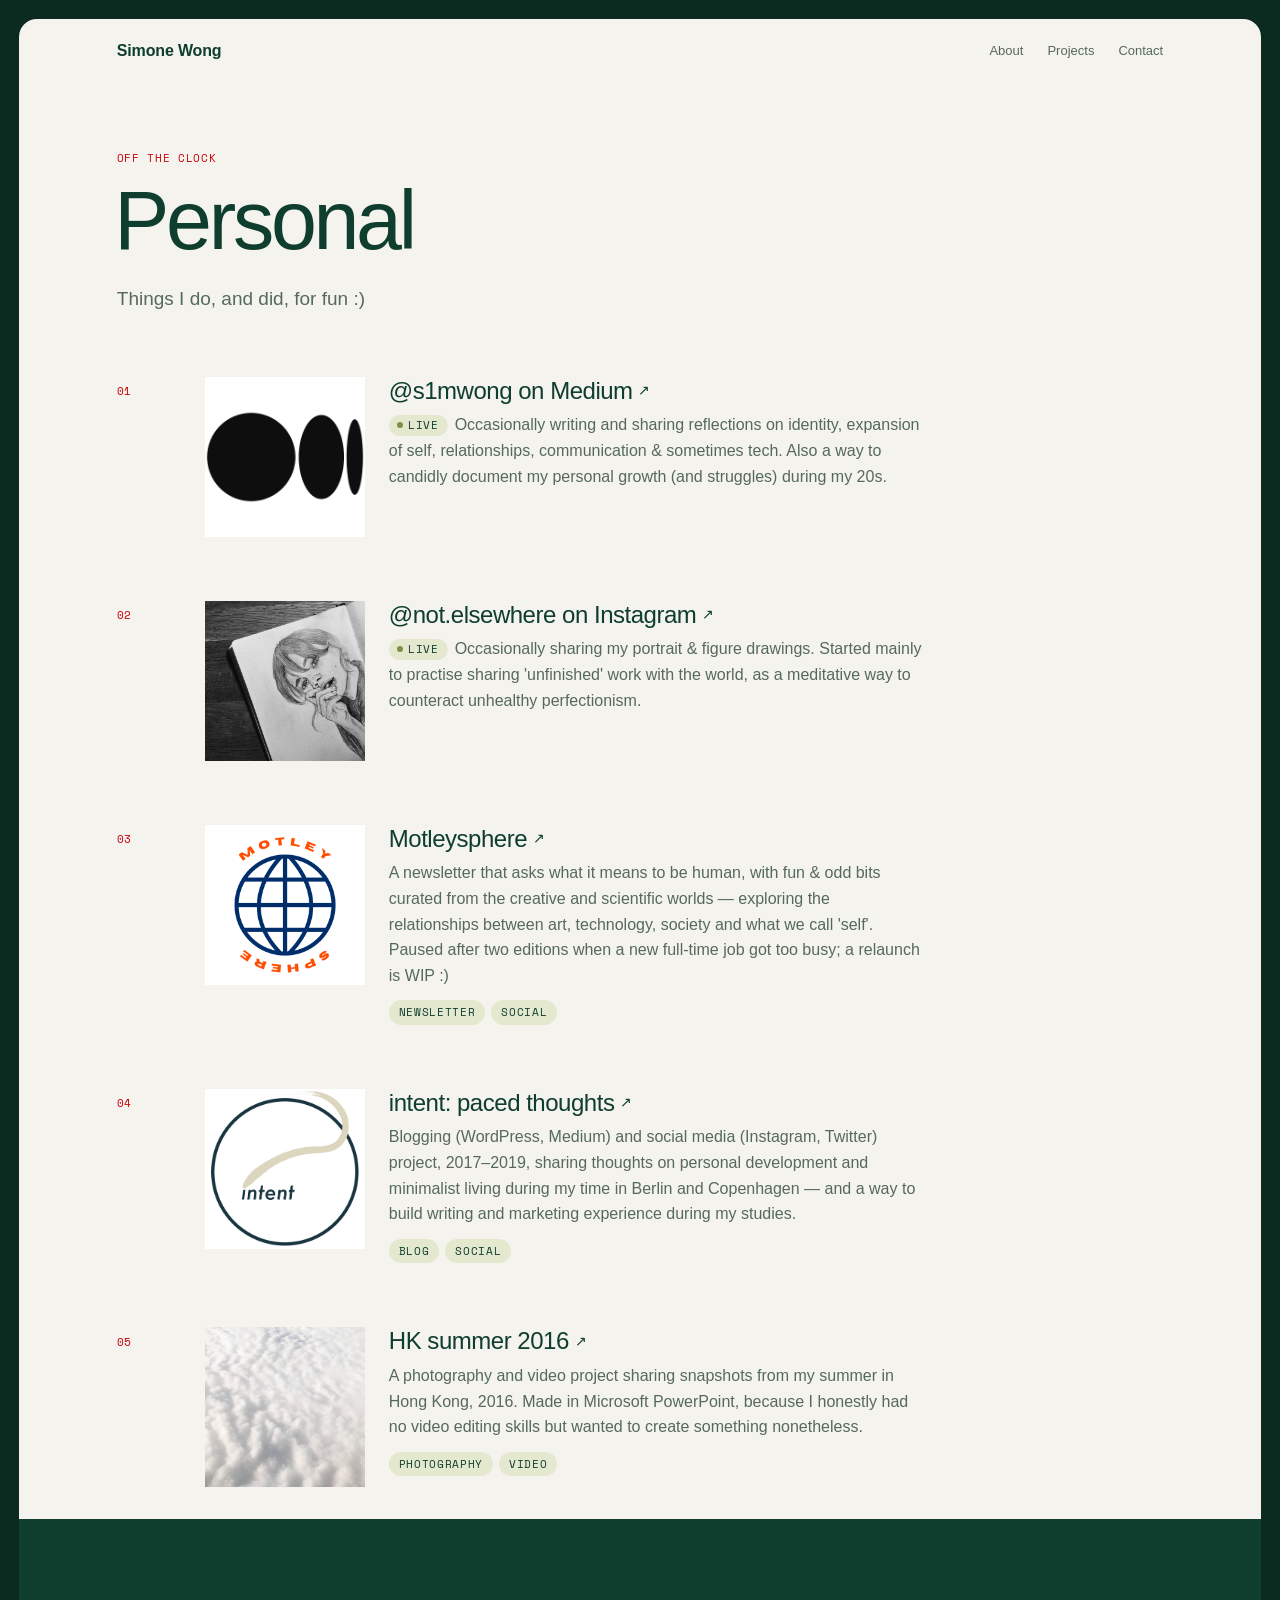
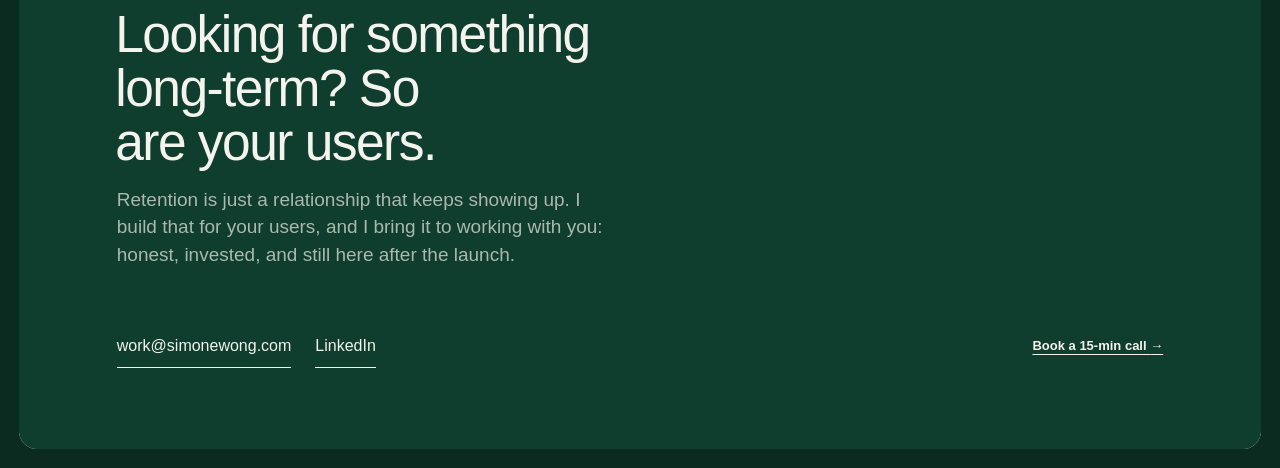
==== commit 34135d7e: "Redesign the home page around an editorial grid and one type system - Hero: one-line name, new portr" ====
--- a/personal-projects.html
+++ b/personal-projects.html
@@ -11,7 +11,7 @@
 <meta name="theme-color" content="#0b2a20">
 <link rel="preconnect" href="https://fonts.googleapis.com">
 <link rel="preconnect" href="https://fonts.gstatic.com" crossorigin>
-<link href="https://fonts.googleapis.com/css2?family=Instrument+Serif:ital@0;1&family=Inter:wght@400;500;600&family=JetBrains+Mono:wght@400;500&display=swap" rel="stylesheet">
+<link href="https://fonts.googleapis.com/css2?family=Space+Mono:wght@400;700&display=swap" rel="stylesheet">
 <script>document.documentElement.classList.add("js")</script>
 <link rel="stylesheet" href="style.css">
 </head>
@@ -22,17 +22,14 @@
 
   <header class="top">
     <div class="container">
-      <a class="wordmark" href="index.html"><span class="dot" aria-hidden="true"></span>Simone Wong</a>
-      <nav class="nav" aria-label="Main">
-        <a href="index.html">About me</a>
+      <a class="wordmark" href="index.html">Simone Wong</a>
+      <button class="menu-toggle" type="button" aria-expanded="false" aria-controls="site-nav">Menu</button>
+      <nav class="nav" id="site-nav" aria-label="Main">
+        <a href="index.html">About</a>
         <a href="portfolio.html">Projects</a>
-        <a href="research.html">Research</a>
-        <a href="personal-projects.html" aria-current="page">Personal</a>
+        <a href="mailto:work@simonewong.com">Contact</a>
+        <!-- Hidden for now: <a href="research.html">Research</a> <a href="personal-projects.html">Personal</a> -->
       </nav>
-      <div class="top-right">
-        <span class="clock">Berlin <span data-clock>--:--</span></span>
-        <a class="btn btn-primary" href="https://cal.com/simone-wong/15min" target="_blank" rel="noopener">Book a call <span class="arrow" aria-hidden="true">→</span></a>
-      </div>
     </div>
   </header>
 
@@ -101,7 +98,8 @@
   </main>
 
   <footer class="foot container">
-    <p class="big reveal">Let's build <em>something that sticks.</em></p>
+    <p class="big reveal">Looking for something long-term? So are your users.</p>
+    <p class="foot-lede reveal">Retention is just a relationship that keeps showing up. I build that for your users, and I bring it to working with you: honest, invested, and still here after the launch.</p>
     <div class="foot-grid reveal" style="--i:1">
       <div class="links">
         <a class="link" href="mailto:work@simonewong.com">work@simonewong.com</a>
--- a/style.css
+++ b/style.css
@@ -17,9 +17,10 @@
 
   --paper:   #f4f3ee;
   --paper-2: #ebeae3;
-  --ink:     #14201a;
-  --ink-2:   #5b665f;
-  --line:    rgba(20, 32, 26, 0.12);
+  --ink:     #0f3d2e;   /* deep green is the primary colour, used for text */
+  --ink-2:   #56695f;   /* muted green-grey, 5.3:1 on paper */
+  --line:    rgba(15, 61, 46, 0.14);
+  --note:    #5c6b2e;   /* olive, for the AI note: 5.3:1 on paper */
 
   --on-green: #f4f3ee;
   --on-green-2: rgba(244, 243, 238, 0.68);
@@ -38,13 +39,17 @@
   --on-accent:    var(--green-900);
 
   /* Orange/red is reserved for the availability line and nothing else. */
-  --signal-text:  #bf4410;
-  --signal-dot:   #e5322d;
+  --signal-text:  #c8000a;
+  --signal-dot:   #e8000b;
 
   /* ---- Type --------------------------------------------------------- */
-  --serif: "Instrument Serif", "Iowan Old Style", Georgia, serif;
-  --sans:  "Inter", system-ui, -apple-system, "Segoe UI", sans-serif;
-  --mono:  "JetBrains Mono", ui-monospace, "SF Mono", Menlo, monospace;
+  /* One family for everything: titles are Helvetica too, just larger. */
+  --title: var(--sans);
+  --heading: var(--sans);
+  /* Helvetica is a system font on Apple devices; Windows and Android get
+     Arial, its closest built-in match. */
+  --sans:  "Helvetica Neue", Helvetica, Arial, sans-serif;
+  --mono:  "Space Mono", ui-monospace, "SF Mono", Menlo, monospace;
 
   --fs-xs:   0.6875rem;
   --fs-sm:   0.8125rem;
@@ -52,7 +57,7 @@
   --fs-lead: clamp(1rem, 0.95rem + 0.4vw, 1.1875rem);
   --fs-stmt: clamp(1.5rem, 1rem + 2vw, 2.75rem);
   --fs-h2:   clamp(1.875rem, 1.3rem + 2.4vw, 3.5rem);
-  --fs-name: clamp(3.5rem, 16vw, 17rem);
+  --fs-name: clamp(4rem, 11.5vw, 10.5rem);
 
   /* ---- Space -------------------------------------------------------- */
   --s-1: 0.5rem;  --s-2: 0.75rem; --s-3: 1rem;  --s-4: 1.5rem;
@@ -83,8 +88,8 @@
     --em:      #9fd4b8;
     --btn-bg:  #21775a;
     --btn-bg-hover: #288a68;
-    --signal-text: #ff8a4c;
-    --signal-dot:  #ff5a4f;
+    --signal-text: #ff5c5c;
+    --signal-dot:  #ff3b3b;
   }
 }
 
@@ -116,7 +121,7 @@
 
 a { color: inherit; }
 
-::selection { background: var(--sprout); color: var(--green-900); }
+::selection { background: color-mix(in srgb, var(--ink) 16%, var(--paper)); color: var(--ink); }
 
 /* Cross-page transitions: a one-line MPA upgrade in supporting browsers. */
 @view-transition { navigation: auto; }
@@ -176,7 +181,8 @@
   color: var(--ink-2);
 }
 
-.serif { font-family: var(--serif); font-weight: 400; letter-spacing: -0.01em; }
+.serif { font-family: var(--heading); font-weight: 400; letter-spacing: -0.01em; }
+
 .serif em { font-style: italic; }
 
 .muted { color: var(--ink-2); }
@@ -301,8 +307,19 @@
 }
 .btn:active { transform: scale(0.98); }
 
-.btn-primary { background: var(--accent); color: var(--on-accent); }
-.btn-primary:hover { background: var(--accent-hover); }
+.btn-primary {
+  min-height: var(--tap);
+  padding: 0;
+  border-radius: 0;
+  background: none;
+  color: var(--ink);
+  font-weight: 700;
+  text-decoration: underline;
+  text-decoration-thickness: 1px;
+  text-underline-offset: 4px;
+}
+.btn-primary:hover { text-decoration-thickness: 2px; }
+.btn-primary:active { transform: none; }
 
 .btn-ghost {
   border: 1px solid var(--line);
@@ -318,11 +335,8 @@
    -------------------------------------------------------------------------- */
 
 .hero {
-  display: grid;
-  grid-template-rows: auto 1fr auto;
-  min-height: calc(100svh - 2 * var(--frame) - 72px);
-  padding-top: var(--s-5);
-  padding-bottom: var(--s-6);
+  padding-top: var(--s-6);
+  padding-bottom: var(--s-7);
 }
 
 .hero-grid {
@@ -332,7 +346,7 @@
 }
 
 .hero .statement {
-  font-family: var(--serif);
+  font-family: var(--heading);
   font-size: var(--fs-stmt);
   line-height: 1.08;
   letter-spacing: -0.015em;
@@ -388,18 +402,14 @@
 }
 
 /* The name. Sits at the bottom of the first viewport; letters stagger in. */
-.name-block {
-  margin-top: var(--s-7);
-}
 
 .name {
-  margin: 0 0 0 -0.04em;
-  font-family: var(--serif);
+  margin: 0 0 0 -0.05em;
+  font-family: var(--heading);
   font-size: var(--fs-name);
   font-weight: 400;
-  line-height: 0.82;
-  letter-spacing: -0.035em;
-  white-space: nowrap;
+  line-height: 0.9;
+  letter-spacing: -0.055em;
   color: var(--display);
 }
 
@@ -455,94 +465,12 @@
 
 .section-head h2 {
   margin: 0;
-  font-family: var(--serif);
+  font-family: var(--title);
   font-size: var(--fs-h2);
   font-weight: 400;
   line-height: 1;
   letter-spacing: -0.02em;
 }
-
-/* Services block — deep green, tilted pills ---------------------------- */
-
-.services {
-  position: relative;
-  background: var(--green-800);
-  color: var(--on-green);
-  border-radius: var(--radius);
-  padding: var(--s-6) var(--gutter) var(--s-5);
-  overflow: hidden;
-  isolation: isolate;
-}
-
-.services::before {
-  content: "";
-  position: absolute;
-  inset: -40%;
-  background:
-    radial-gradient(60% 60% at 80% 20%, color-mix(in srgb, var(--green-700) 90%, transparent), transparent 60%),
-    radial-gradient(50% 50% at 10% 90%, color-mix(in srgb, var(--olive-500) 35%, transparent), transparent 60%);
-  z-index: -1;
-  animation: drift 24s var(--ease-io) infinite alternate;
-}
-
-@keyframes drift {
-  to { transform: translate3d(4%, -3%, 0) rotate(3deg); }
-}
-
-.services .mono { color: var(--on-green-2); }
-
-.services-title {
-  margin: var(--s-5) 0 0;
-  font-family: var(--serif);
-  font-size: var(--fs-h2);
-  font-weight: 400;
-  line-height: 1;
-  letter-spacing: -0.02em;
-}
-
-.services-title em { font-style: italic; color: var(--sprout); }
-
-.pills {
-  display: flex;
-  flex-wrap: wrap;
-  gap: 10px 8px;
-  margin: var(--s-5) 0 0;
-  padding: 0;
-  list-style: none;
-}
-
-.pills li {
-  display: inline-flex;
-  align-items: center;
-  min-height: var(--tap);
-  padding: 0 1.1rem;
-  border-radius: var(--pill);
-  background: var(--paper);
-  color: var(--green-900);
-  font-size: var(--fs-sm);
-  font-weight: 500;
-  white-space: nowrap;
-  transform: rotate(var(--r, 0deg));
-  transition: transform 420ms var(--ease-out), background-color 300ms var(--ease-out), color 300ms var(--ease-out);
-  cursor: default;
-}
-
-.pills li:hover {
-  transform: rotate(0deg) scale(1.04);
-  background: var(--sprout);
-}
-
-.pills li:nth-child(6n+1) { --r: -4deg; }
-.pills li:nth-child(6n+2) { --r: 3deg; }
-.pills li:nth-child(6n+3) { --r: -2deg; }
-.pills li:nth-child(6n+4) { --r: 5deg; }
-.pills li:nth-child(6n+5) { --r: -5deg; }
-.pills li:nth-child(6n+6) { --r: 2deg; }
-
-/* Reveal the pills individually */
-.js .pills li.reveal { transform: translateY(18px) rotate(var(--r, 0deg)); }
-.pills li.reveal.in { transform: rotate(var(--r, 0deg)); }
-.pills li.reveal.in:hover { transform: rotate(0deg) scale(1.04); }
 
 /* Focus areas ------------------------------------------------------------ */
 
@@ -574,7 +502,7 @@
 
 .focus-card h3 {
   margin: var(--s-4) 0 var(--s-1);
-  font-family: var(--serif);
+  font-family: var(--title);
   font-size: 1.5rem;
   font-weight: 400;
   line-height: 1.05;
@@ -600,7 +528,7 @@
 .card .thumb {
   aspect-ratio: 4 / 3;
   overflow: hidden;
-  border-radius: 14px;
+  border-radius: 0;
   background: var(--paper-2);
 }
 
@@ -673,14 +601,14 @@
   height: auto;
   aspect-ratio: 4 / 5;
   object-fit: cover;
-  border-radius: 14px;
-}
-
-.about .photos img:last-child { margin-top: var(--s-5); }
+  border-radius: 0;
+}
+
+
 
 .about h2 {
   margin: var(--s-2) 0 var(--s-3);
-  font-family: var(--serif);
+  font-family: var(--title);
   font-size: var(--fs-h2);
   font-weight: 400;
   line-height: 1;
@@ -690,6 +618,10 @@
 
 .about p { color: var(--ink-2); max-width: 46ch; }
 
+@media (min-width: 720px) {
+  .about { grid-template-columns: minmax(0, 1fr) minmax(0, 1fr); gap: var(--s-6); align-items: center; }
+}
+
 /* --------------------------------------------------------------------------
    Inner pages
    -------------------------------------------------------------------------- */
@@ -701,7 +633,7 @@
 
 .page-title h1 {
   margin: var(--s-2) 0 0 -0.03em;
-  font-family: var(--serif);
+  font-family: var(--title);
   font-size: clamp(2.75rem, 7vw, 6.5rem);
   font-weight: 400;
   line-height: 0.9;
@@ -744,7 +676,7 @@
   width: 96px;
   height: 96px;
   overflow: hidden;
-  border-radius: 12px;
+  border-radius: 0;
   background: var(--paper-2);
 }
 
@@ -770,7 +702,7 @@
 
 .case h2 {
   margin: 0 0 var(--s-1);
-  font-family: var(--serif);
+  font-family: var(--title);
   font-size: clamp(1.375rem, 1.1rem + 1vw, 1.875rem);
   font-weight: 400;
   line-height: 1.05;
@@ -871,14 +803,16 @@
 
 .foot .big {
   margin: 0 0 var(--s-5) -0.03em;
-  font-family: var(--serif);
+  font-family: var(--title);
   font-size: clamp(2.25rem, 6vw, 5.5rem);
   font-weight: 400;
   line-height: 0.95;
   letter-spacing: -0.03em;
 }
 
-.foot .big em { font-style: italic; color: var(--em); }
+
+
+.foot-grid > .btn { justify-self: start; }
 
 .foot-grid {
   display: grid;
@@ -926,7 +860,6 @@
 }
 
 @media (min-width: 720px) {
-  .hero-grid { grid-template-columns: 1.2fr 1fr; gap: var(--s-6); align-items: start; }
   .hero .bio-col { padding-top: 0.4rem; }
   .cards { grid-template-columns: repeat(3, 1fr); }
   .focus { grid-template-columns: repeat(3, 1fr); }
@@ -941,7 +874,7 @@
 }
 
 @media (min-width: 1024px) {
-  .about { grid-template-columns: 1fr 1.1fr; gap: var(--s-7); }
+  .about { gap: var(--s-7); }
   .foot-grid { grid-template-columns: 1fr auto; }
 }
 
@@ -952,8 +885,7 @@
 @media (prefers-reduced-motion: reduce) {
   html { scroll-behavior: auto; }
   .reveal, .name span, :is(.hero, .page-title) .reveal { opacity: 1; transform: none; filter: none; transition: none; }
-  .pills li, .pills li.reveal { transform: none; }
-  .services::before, .status .pulse { animation: none; }
+  .status .pulse { animation: none; }
   ::view-transition-old(root), ::view-transition-new(root) { animation: none; }
   *, *::before, *::after { transition-duration: 0.01ms !important; }
 }
@@ -1136,11 +1068,34 @@
   margin-top: var(--s-7);
 }
 
+.bg-services {
+  margin: var(--s-3) 0 0;
+  padding: 0;
+  list-style: none;
+  max-width: 40ch;
+}
+.bg-services li {
+  padding: var(--s-2) 0;
+  border-top: 1px solid var(--line);
+  color: var(--ink-2);
+}
+.bg-services li:last-child { border-bottom: 1px solid var(--line); }
+.bg-services strong {
+  display: block;
+  font-family: var(--mono);
+  font-size: var(--fs-xs);
+  font-weight: 500;
+  letter-spacing: 0.06em;
+  text-transform: uppercase;
+  color: var(--ink);
+}
+
 .bg-blurb p:not(.mono) {
   margin: var(--s-2) 0 0;
-  max-width: 36ch;
+  max-width: 38ch;
   color: var(--ink-2);
 }
+
 
 /* The orbit: "Simone" in the middle, four thin arms of different lengths at
    irregular angles, a small circle and a label at the end of each. Tap a node
@@ -1163,18 +1118,20 @@
 .orb-field {
   position: absolute;
   inset: 0;
-  animation: drift 36s ease-in-out infinite;
+  animation: float-field 22s ease-in-out infinite;
 }
 
 .arm {
   position: absolute;
   left: 50%;
-  top: 50%;
+  top: 42%;
   width: var(--l);
   height: 0;
   transform-origin: 0 50%;
   transform: rotate(var(--a));
-  animation: sway 8s ease-in-out infinite;
+  /* each arm breathes in length on its own timing: movement without any
+     rotation, so labels never need a moving counter-rotation */
+  animation: breathe 9s ease-in-out infinite;
   animation-delay: var(--d, 0s);
   transition: opacity 300ms var(--ease-out);
 }
@@ -1224,13 +1181,12 @@
   padding: 0 6px;
   white-space: nowrap;
   transform-origin: var(--dc) 50%;
+  /* static counter-rotation only: nothing in the tree rotates over time */
   transform: rotate(var(--s));
-  rotate: 0deg;
-  animation: drift-counter 36s ease-in-out infinite, sway-counter 8s ease-in-out infinite;
-  animation-delay: 0s, var(--d, 0s);
 }
 [data-side="left"] > .level,
-[data-side="left"] .leaf-end > .level {
+[data-side="left"] > .orb-node > .level,
+[data-side="left"] > .leaf-end > .level {
   left: auto;
   right: calc(-1 * var(--dc));
   flex-direction: row-reverse;
@@ -1284,19 +1240,100 @@
   height: 1px;
   background: var(--orb-line);
 }
-.leaf .level {
+.leaf > .leaf-end > .level,
+.leaf > .orb-node > .level,
+.twig > .leaf-end > .level {
   opacity: 0;
-  visibility: hidden;          /* removes closed leaves from hit-testing */
+  visibility: hidden;          /* removes closed branches from hit-testing */
   pointer-events: none;
   transition: opacity 320ms var(--ease-out), visibility 0s linear 320ms;
 }
 .leaf .dot { width: 7px; height: 7px; border-width: 1px; }
-.leaf .lbl { font-size: 0.625rem; letter-spacing: 0.05em; text-transform: none; }
-
-.arm.open .leaf { width: var(--ll); }
-.arm.open .leaf .level {
+.leaf .lbl { font-size: 0.625rem; letter-spacing: 0.05em; text-transform: none; line-height: 1.25; }
+.leaf .lbl .sub { display: block; font-weight: 400; color: var(--ink-2); }
+/* category nodes: same size as leaves but clickable and a touch bolder */
+.leaf > .orb-node .lbl { font-weight: 600; }
+.leaf > .orb-node .level { padding: 0 8px; }
+.leaf > .orb-node[aria-expanded="true"] .dot { background: var(--display); border-color: var(--display); }
+
+.twigs {
+  --sl: calc(-1 * (var(--a) + var(--la)));
+  --tw: translate(14px, 15px);
+  position: absolute;
+  left: 100%;
+  top: 0;
+  width: max-content;
+  transform-origin: 0 0;
+  transform: rotate(var(--sl)) var(--tw);
+  opacity: 0;
+  /* visibility flips instantly in both directions: a delayed visibility
+     transition here raced the `animation: none` from .is-still and swallowed
+     the opacity transition's start, so the list arrived a click late. */
+  visibility: hidden;
+  pointer-events: none;
+  transition: opacity 300ms var(--ease-out);
+}
+.leaf[data-side="left"] > .twigs { --tw: translate(calc(-100% - 14px), 15px); }
+
+.leaf.open > .twigs {
   opacity: 1;
   visibility: visible;
+  pointer-events: auto;
+}
+
+.twigs ul {
+  margin: 0;
+  padding: 0 0 0 14px;
+  list-style: none;
+  border-left: 1px solid var(--orb-line);
+}
+.leaf[data-side="left"] > .twigs ul {
+  padding: 0 14px 0 0;
+  border-left: 0;
+  border-right: 1px solid var(--orb-line);
+  text-align: right;
+}
+
+.twigs li {
+  position: relative;
+  padding: 3px 0;
+  font-family: var(--mono);
+  font-size: 0.625rem;
+  letter-spacing: 0.04em;
+  line-height: 1.3;
+  color: var(--ink-2);
+  white-space: nowrap;
+}
+.twigs li::before {
+  content: "";
+  position: absolute;
+  left: -14px;
+  top: 0.85em;
+  width: 8px;
+  height: 1px;
+  background: var(--orb-line);
+}
+.leaf[data-side="left"] > .twigs li::before { left: auto; right: -14px; }
+
+
+/* Reading a list beats watching it drift. While a category is open the map
+   eases back to its neutral orientation and holds there: every arm and
+   label then sits at its static angle, so the branch is exactly level
+   rather than frozen at some arbitrary point in the drift cycle. */
+.orbit.is-still .orb-field {
+  animation: none;
+  transform: translate(0, 0);
+  transition: transform 460ms var(--ease-out);
+}
+.orbit.is-still .arm { animation: none; }
+
+.arm.open > .leaves > .leaf { width: var(--ll); }
+.arm.open > .leaves > .leaf > .leaf-end > .level,
+.arm.open > .leaves > .leaf > .orb-node > .level,
+.x-unused-twig-level {
+  opacity: 1;
+  visibility: visible;
+  pointer-events: auto;
   transition-delay: calc(var(--i, 0) * 70ms + 200ms), 0s;
 }
 .orbit[data-open] .arm:not(.open) { opacity: 0.35; }
@@ -1304,15 +1341,15 @@
 .orb-center {
   position: absolute;
   left: 50%;
-  top: 50%;
+  top: 42%;
   z-index: 2;
   transform: translate(-50%, -50%);
   pointer-events: none;
 }
 .orb-idle {
   display: block;
-  font-family: var(--serif);
-  font-style: italic;
+  font-family: var(--heading);
+  font-style: normal;
   font-size: 1.5rem;
   line-height: 1;
   color: var(--display);
@@ -1320,34 +1357,275 @@
   padding: 4px 8px;
 }
 
-@keyframes drift {
-  0%, 100% { transform: rotate(-7deg); }
-  50%      { transform: rotate(7deg); }
-}
-@keyframes drift-counter {
-  0%, 100% { rotate: 7deg; }
-  50%      { rotate: -7deg; }
-}
-@keyframes sway {
-  0%, 100% { transform: rotate(calc(var(--a) - 3deg)); }
-  50%      { transform: rotate(calc(var(--a) + 3deg)); }
-}
-@keyframes sway-counter {
-  0%, 100% { transform: rotate(calc(var(--s) + 3deg)); }
-  50%      { transform: rotate(calc(var(--s) - 3deg)); }
-}
+@keyframes float-field {
+  0%, 100% { transform: translate(0, 0); }
+  30%      { transform: translate(7px, -5px); }
+  65%      { transform: translate(-6px, 6px); }
+}
+@keyframes breathe {
+  0%, 100% { width: var(--l); }
+  50%      { width: calc(var(--l) * 1.07); }
+}
+
+/* the expanded node's dot pulses to say "this is interactive" */
+.orb-node[aria-expanded="true"] .dot {
+  border-radius: 50%;
+  animation: node-pulse 1.8s ease-out infinite;
+}
+.leaf > .orb-node[aria-expanded="true"] .dot { transform: none; }
+@keyframes node-pulse {
+  0%   { box-shadow: 0 0 0 0 color-mix(in srgb, var(--display) 55%, transparent); }
+  70%  { box-shadow: 0 0 0 9px transparent; }
+  100% { box-shadow: 0 0 0 0 transparent; }
+}
+
+/* Skill lists under the map: narrow screens only */
+.orb-detail {
+  display: none;
+  align-items: center;
+  flex-wrap: wrap;
+  gap: var(--s-2) var(--s-3);
+  margin-top: var(--s-3);
+}
+.orb-detail .chips { margin: 0; }
+.orb-detail .orb-group { flex: 1 1 100%; }
+.orb-detail .orb-group .mono { display: block; margin-bottom: var(--s-1); }
+.orb-detail .orb-group + .orb-group { margin-top: var(--s-3); }
 
 @media (max-width: 719px) {
+  .orb-detail:not([hidden]) { display: flex; }
+  /* small screens: arms and category nodes are drawn; skills are listed under the map */
+  .twigs, .leaf > .leaf-end { display: none; }
   .orbit { width: min(300px, 100%); }
   .arm { width: calc(var(--l) * 0.72); }
-  .arm.open .leaf { width: calc(var(--ll) * 0.6); }
+  .arm.open > .leaves > .leaf { width: calc(var(--ll) * 0.6); }
+  /* At this width a four-way fan of category nodes cannot be laid out
+     without labels colliding, so the map keeps only its five arms and the
+     whole Services breakdown is listed under it instead. */
+  #leaves-services > .leaf { display: none; }
+
   .level .lbl { font-size: 0.625rem; }
   /* long skill names wrap; the box height stays fixed so the pivot holds */
   .leaf .lbl { white-space: normal; max-width: 7rem; line-height: 1.2; }
 }
 
+/* --------------------------------------------------------------------------
+   Hero — four elements: name, intro, portrait, call to action.
+   Left: the name at the top, intro and CTA at the bottom. Right: the photo.
+   -------------------------------------------------------------------------- */
+
+.hero {
+  display: grid;
+  grid-template-columns: 1fr;
+  grid-template-areas: "name" "photo" "blurb";
+  gap: var(--s-5);
+  padding-top: var(--s-4);
+  padding-bottom: var(--s-7);
+}
+.hero .name  { grid-area: name; }
+.hero-photo  { grid-area: photo; }
+.hero-blurb  { grid-area: blurb; }
+
+.hero-photo { margin: 0; background: var(--paper-2); }
+.hero-photo img {
+  display: block;
+  width: 100%;
+  height: auto;
+  aspect-ratio: 4 / 5;
+  object-fit: cover;
+  object-position: 50% 30%;
+}
+
+.hero-blurb .bio {
+  max-width: 31ch;
+  margin: 0;
+  font-size: var(--fs-sm);
+  line-height: 1.55;
+  color: var(--ink);
+}
+.hero-cta {
+  display: flex;
+  flex-wrap: wrap;
+  align-items: center;
+  gap: var(--s-2) var(--s-4);
+  margin-top: var(--s-4);
+}
+.hero-cta .status { margin: 0; }
+
 @media (min-width: 900px) {
-  .background { grid-template-columns: 1fr 1.25fr; gap: var(--s-7); }
+  /* The photo is half the content width at every screen size (phones too),
+     pinned to the top-right corner, so it scales smoothly instead of jumping
+     at this breakpoint. The name sits on one line in the left half. */
+  .hero {
+    grid-template-columns: minmax(0, 1fr) 50%;
+    grid-template-rows: auto 1fr;
+    grid-template-areas:
+      "name  photo"
+      "blurb photo";
+    column-gap: var(--s-6);
+    row-gap: var(--s-7);
+    min-height: min(calc(100svh - 2 * var(--frame) - 64px), 880px);
+    padding-bottom: var(--s-5);
+  }
+  .hero .name { align-self: start; font-size: clamp(2.5rem, 6vw, 5rem); }
+  .hero-blurb { align-self: end; margin-bottom: var(--s-8); }
+  /* 4:5, never taller than the screen (crops in from the sides if needed) */
+  .hero-photo { align-self: start; justify-self: end; width: 100%; }
+  .hero-photo img {
+    height: auto;
+    aspect-ratio: 4 / 5;
+    max-height: calc(100svh - 2 * var(--frame) - 64px - var(--s-4) - var(--s-5));
+  }
+}
+
+/* --------------------------------------------------------------------------
+   What I do
+   -------------------------------------------------------------------------- */
+
+.whatido {
+  display: grid;
+  grid-template-columns: 1fr;
+  gap: var(--s-5);
+  margin-top: var(--s-8);
+}
+.whatido-intro h2 {
+  margin: var(--s-2) 0 var(--s-3);
+  font-family: var(--title);
+  font-size: var(--fs-h2);
+  font-weight: 400;
+  line-height: 1.05;
+  letter-spacing: -0.02em;
+  text-wrap: balance;
+}
+.whatido-intro p:not(.mono) { margin: 0 0 var(--s-3); max-width: 58ch; color: var(--ink-2); }
+.whatido-intro .whatido-focus { color: var(--ink); font-size: var(--fs-lead); line-height: 1.45; max-width: 46ch; }
+
+/* Three columns: Execution, Optimisation, Strategy */
+.pillars {
+  display: grid;
+  grid-template-columns: 1fr;
+  gap: var(--s-5);
+  margin: var(--s-4) 0 0;
+  padding: 0;
+  list-style: none;
+}
+.pillar .num {
+  font-family: var(--mono);
+  font-size: var(--fs-xs);
+  letter-spacing: 0.04em;
+  color: var(--ink-2);
+}
+.pillar h3 {
+  margin: var(--s-2) 0 var(--s-2);
+  font-family: var(--title);
+  font-size: clamp(1.75rem, 1.4rem + 1.2vw, 2.25rem);
+  font-weight: 400;
+  line-height: 1.05;
+  letter-spacing: -0.03em;
+}
+.pillar-lede { margin: 0 0 var(--s-3); max-width: 34ch; color: var(--ink); }
+
+/* Plain lists with a short dash, used across this section */
+.pillar ul,
+.dash-list {
+  margin: 0;
+  padding: 0;
+  list-style: none;
+  font-size: var(--fs-sm);
+  line-height: 1.55;
+  color: var(--ink-2);
+}
+.pillar ul li,
+.dash-list li {
+  position: relative;
+  padding-left: 1.1em;
+  margin-bottom: var(--s-2);
+}
+.pillar ul li::before,
+.dash-list li::before {
+  content: "–";
+  position: absolute;
+  left: 0;
+  color: var(--ink-2);
+}
+.dash-list strong { color: var(--ink); font-weight: 700; }
+
+/* Where I do my best work / How I fit in */
+.howiwork {
+  display: grid;
+  grid-template-columns: 1fr;
+  gap: var(--s-6);
+  margin-top: var(--s-7);
+}
+.howiwork h3 {
+  margin: var(--s-2) 0 var(--s-3);
+  font-family: var(--title);
+  font-size: clamp(1.75rem, 1.3rem + 1.6vw, 2.75rem);
+  font-weight: 400;
+  line-height: 1.08;
+  letter-spacing: -0.03em;
+  text-wrap: pretty;
+}
+.howiwork p:not(.mono) { margin: 0 0 var(--s-3); max-width: 52ch; color: var(--ink-2); }
+.howiwork .dash-list { margin-bottom: var(--s-3); max-width: 52ch; font-size: inherit; }
+
+/* Ways to work together: three short columns */
+.ways { margin-top: var(--s-7); }
+.ways-list {
+  display: grid;
+  gap: var(--s-3);
+  margin: var(--s-3) 0 var(--s-3);
+  padding: 0;
+  list-style: none;
+}
+.ways-list h4 {
+  margin: 0 0 2px;
+  font-family: var(--title);
+  font-size: 1.5rem;
+  font-weight: 400;
+  line-height: 1.1;
+  letter-spacing: -0.03em;
+}
+.ways-list p { margin: 0; max-width: 36ch; color: var(--ink-2); }
+
+@media (min-width: 720px) {
+  .ways-list { grid-template-columns: repeat(3, minmax(0, 1fr)); gap: var(--s-5); }
+}
+@media (min-width: 1024px) {
+  .pillars { grid-template-columns: repeat(3, minmax(0, 1fr)); gap: var(--s-5); }
+  .howiwork { grid-template-columns: repeat(2, minmax(0, 1fr)); gap: var(--s-7); }
+}
+
+.whatido-list {
+  display: grid;
+  grid-template-columns: 1fr;
+  margin: 0;
+  padding: 0;
+  list-style: none;
+  border-top: 1px solid var(--line);
+}
+.whatido-list li {
+  padding: var(--s-4) 0;
+  border-bottom: 1px solid var(--line);
+}
+.whatido-list .num {
+  font-family: var(--mono);
+  font-size: var(--fs-xs);
+  letter-spacing: 0.04em;
+  color: var(--ink-2);
+}
+.whatido-list h3 {
+  margin: var(--s-1) 0 var(--s-1);
+  font-family: var(--title);
+  font-size: 1.5rem;
+  font-weight: 400;
+  line-height: 1.1;
+  letter-spacing: -0.015em;
+}
+.whatido-list p { margin: 0; color: var(--ink-2); }
+
+@media (min-width: 720px) {
+  .whatido-list { grid-template-columns: 1fr 1fr; column-gap: var(--s-5); }
 }
 
 /* --------------------------------------------------------------------------
@@ -1357,16 +1635,15 @@
 #for-ai { margin-top: calc(-1 * var(--s-6)); }
 
 .ai-note {
-  border: 1px dashed color-mix(in srgb, var(--ink) 30%, transparent);
-  border-radius: 14px;
-  background: var(--paper-2);
+  border-top: 1px solid var(--line);
+  border-bottom: 1px solid var(--line);
 }
 
 .ai-note summary {
   display: flex;
   align-items: center;
   gap: var(--s-3);
-  padding: var(--s-3) var(--s-4);
+  padding: var(--s-3) 0;
   cursor: pointer;
   list-style: none;
 }
@@ -1375,16 +1652,535 @@
 .ai-note .plus { font-family: var(--mono); transition: transform 300ms var(--ease-out); }
 .ai-note[open] .plus { transform: rotate(45deg); }
 
-.ai-body { padding: 0 var(--s-4) var(--s-4); max-width: 72ch; font-size: var(--fs-sm); }
+.ai-body { padding: 0 0 var(--s-4); max-width: 72ch; font-size: var(--fs-sm); }
 .ai-body p { margin: 0 0 var(--s-3); color: var(--ink-2); }
 .ai-body ul { margin: 0 0 var(--s-3); padding-left: 1.1em; }
 .ai-body li { margin-bottom: var(--s-1); }
-.ai-body strong { color: var(--ink); font-weight: 600; }
+.ai-body strong { color: var(--ink); font-weight: 700; }
 
 /* Footer CTA row */
 .foot .legal { margin-top: var(--s-5); }
 
 @media (prefers-reduced-motion: reduce) {
-  .orb-field, .arm, .level { animation: none; }
-  .orb-node, .arm, .leaf, .leaf .level, .ai-note .plus { transition: none; }
-}
+  .orb-field, .arm, .orb-node .dot { animation: none; }
+  .orb-node, .arm, .leaf, .twigs, .level, .ai-note .plus { transition: none; }
+}
+
+
+/* --------------------------------------------------------------------------
+   Nav — plain links on the page, not a separate bar.
+   -------------------------------------------------------------------------- */
+
+.top {
+  position: relative;
+  top: auto;
+  background: none;
+  -webkit-backdrop-filter: none;
+          backdrop-filter: none;
+  border-bottom: 0;
+  box-shadow: none;
+}
+.top .container { min-height: 64px; flex-wrap: nowrap; padding-bottom: 0; }
+.top--home .container { justify-content: flex-end; }
+
+.wordmark {
+  font-family: var(--sans);
+  font-size: var(--fs-body);
+  font-weight: 500;
+  letter-spacing: -0.01em;
+}
+
+.nav {
+  gap: var(--s-4);
+  padding: 0;
+  background: none;
+  box-shadow: none;
+  border-radius: 0;
+  overflow: visible;
+}
+.nav a {
+  min-height: var(--tap);
+  padding: 0;
+  border-radius: 0;
+  font-size: var(--fs-sm);
+  font-weight: 400;
+  color: var(--ink-2);
+}
+.nav a:hover { background: none; color: var(--ink); }
+.nav a[aria-current] {
+  background: none;
+  color: var(--ink);
+  text-decoration: underline;
+  text-underline-offset: 6px;
+  text-decoration-thickness: 1px;
+}
+@media (max-width: 899px) {
+  .top .container { flex-wrap: nowrap; }
+  .top .nav { order: 0; flex-basis: auto; }
+}
+
+
+
+/* AI note: Helvetica throughout, like the rest of the page's body */
+.ai-note summary .mono {
+  font-family: var(--sans);
+  font-size: var(--fs-sm);
+  font-weight: 700;
+  letter-spacing: 0;
+  text-transform: none;
+  color: var(--ink);
+}
+.ai-note .plus { font-family: var(--sans); font-size: 1.1rem; }
+
+/* Text-style CTA: one continuous underline under the words, the space and
+   the arrow. Inline (not flex) so the space between them is real text. */
+.btn-primary {
+  display: inline-block;
+  line-height: var(--tap);
+}
+.btn-primary .arrow { display: inline; transform: none !important; }
+
+
+/* --------------------------------------------------------------------------
+   Availability: its own line under the CTA, small and quiet so it never
+   competes with the call to action, but clearly a live status.
+   -------------------------------------------------------------------------- */
+
+.hero-blurb > .status {
+  display: inline-flex;
+  margin-top: var(--s-2);
+  font-size: 0.625rem;
+  letter-spacing: 0.08em;
+}
+.hero-cta { margin-top: var(--s-3); }
+
+/* --------------------------------------------------------------------------
+   Clean: no divider lines. Space does the separating.
+   -------------------------------------------------------------------------- */
+
+.section-head,
+.page-title,
+.case,
+.paper,
+.foot,
+.whatido-list,
+.whatido-list li,
+.ai-note,
+.research-item { border: 0 !important; }
+.section-head { padding-bottom: 0; }
+
+/* --------------------------------------------------------------------------
+   Note for AI assistants: one colour throughout, so it reads as a side note
+   addressed to someone else.
+   -------------------------------------------------------------------------- */
+
+#for-ai .ai-note,
+#for-ai .ai-note * { color: var(--note); }
+#for-ai .ai-note .link { background-image: linear-gradient(currentColor, currentColor); }
+
+/* --------------------------------------------------------------------------
+   Footer statement + supporting line
+   -------------------------------------------------------------------------- */
+
+.foot .big {
+  margin-bottom: var(--s-3);
+  max-width: 20ch;
+  font-size: clamp(2rem, 4.6vw, 4.25rem);
+  line-height: 1.06;
+  text-wrap: balance;
+}
+.foot-lede { margin: 0 0 var(--s-6); max-width: 46ch; color: var(--ink-2); }
+
+
+/* --------------------------------------------------------------------------
+   Rhythm: projects -> AI note -> footer at one even step, no dead space.
+   -------------------------------------------------------------------------- */
+
+#work { padding-bottom: var(--s-6); }
+#for-ai { margin-top: 0 !important; margin-bottom: var(--s-6); }
+
+/* --------------------------------------------------------------------------
+   Footer, reversed: deep green band with paper text, full width of the sheet.
+   -------------------------------------------------------------------------- */
+
+.foot {
+  max-width: none;
+  margin-top: 0;
+  padding: var(--s-7) max(var(--gutter), calc((100% - var(--container)) / 2 + var(--gutter))) var(--s-5);
+  background: var(--green-800);
+  color: var(--on-green);
+}
+.foot .big,
+.foot .links a,
+.foot .btn-primary { color: var(--on-green); }
+.foot-lede { color: var(--on-green-2); }
+.foot .legal,
+.foot .legal a { color: var(--on-green-2); }
+.foot :where(a, button):focus-visible { outline-color: var(--on-green); }
+
+
+/* Phones: the portrait is a small, right-aligned picture (about half the
+   width), like the Liam Bennett reference, so the name stays the hero. */
+@media (max-width: 899px) {
+  /* Name as a masthead: one line, top left, centred on the nav row (64px),
+     which sits a little way down from the top edge */
+  .sheet { position: relative; --top-pad: var(--s-4); }
+  .top .container { padding-top: var(--top-pad); min-height: calc(64px + var(--top-pad)); }
+  .top--home .container { justify-content: flex-end; }
+  .hero .name {
+    position: absolute;
+    top: calc(var(--top-pad) + 32px - 0.5em);
+    left: var(--gutter);
+    margin: 0;
+    font-size: clamp(1.75rem, 9vw, 2.75rem);
+    line-height: 1;
+    letter-spacing: -0.04em;
+    white-space: nowrap;
+  }
+  .hero { padding-top: var(--s-7); row-gap: 0; }
+
+  /* Small portrait, pushed right, with real air around it */
+  .hero-photo {
+    width: 50%;                 /* same share as desktop, so it scales evenly */
+    justify-self: end;
+  }
+  .hero-photo img { aspect-ratio: 4 / 5; }
+
+  /* Text on the same left edge as the name, just under the photo */
+  .hero-blurb { margin-top: var(--s-5); }
+}
+
+
+/* --------------------------------------------------------------------------
+   Phone menu — the nav folds into a dropdown under a "Menu" button.
+   Without JS the button stays hidden and the links show inline as before.
+   -------------------------------------------------------------------------- */
+
+.menu-toggle { display: none; }
+
+@media (max-width: 899px) {
+  .top .container { position: relative; }
+
+  .js .menu-toggle {
+    display: inline-flex;
+    align-items: center;
+    min-height: var(--tap);
+    padding: 0;
+    border: 0;
+    background: none;
+    font: inherit;
+    font-size: var(--fs-sm);
+    color: var(--ink);
+    cursor: pointer;
+  }
+  .js .top.is-open .menu-toggle {
+    text-decoration: underline;
+    text-underline-offset: 6px;
+    text-decoration-thickness: 1px;
+  }
+
+  .js .top .nav {
+    position: absolute;
+    top: calc(var(--top-pad, 0px) + 56px);
+    right: var(--gutter);
+    flex-direction: column;
+    align-items: flex-end;
+    gap: 0;
+    min-width: 10rem;
+    padding: var(--s-1) 0;
+    background: var(--paper);
+    opacity: 0;
+    visibility: hidden;
+    transform: translateY(-6px);
+    transition: opacity 200ms var(--ease-out), transform 200ms var(--ease-out), visibility 0s linear 200ms;
+  }
+  .js .top.is-open .nav {
+    opacity: 1;
+    visibility: visible;
+    transform: none;
+    transition: opacity 200ms var(--ease-out), transform 200ms var(--ease-out), visibility 0s;
+  }
+  .js .top .nav a {
+    font-size: var(--fs-body);
+    color: var(--ink);
+  }
+}
+
+@media (prefers-reduced-motion: reduce) {
+  .js .top .nav { transition: none; transform: none; }
+}
+
+
+/* ==========================================================================
+   Type system: one scale for the whole site. Helvetica for everything you
+   read, Space Mono only for small labels. Every piece of text is one of these:
+
+   Display  the name only                               --fs-name   400
+   H1       inner page titles                           --fs-h1     400  -0.04em
+   H2       section headings, the footer statement      --fs-h2     400  -0.03em
+   H3       sub-headings and column titles              --fs-h3     400  -0.02em
+   H4       card and list-item titles                   --fs-body   700
+   Lead     the line that introduces a section          --fs-lead   400
+   Body     paragraphs and lists                        --fs-body   400
+   Small    hero intro, nav, CTA, AI note               --fs-sm     400 (CTA 700)
+   Label    eyebrows, numbers, chips, status, legal     --fs-label  mono, caps
+   ========================================================================== */
+
+:root {
+  --fs-h1:    clamp(2.75rem, 1.8rem + 4.2vw, 5.5rem);
+  --fs-h2:    clamp(2rem, 1.3rem + 2.4vw, 3.25rem);
+  --fs-h3:    clamp(1.375rem, 1.15rem + 0.8vw, 1.875rem);
+  --fs-lead:  clamp(1.0625rem, 1rem + 0.3vw, 1.1875rem);
+  --fs-body:  1rem;
+  --fs-sm:    0.8125rem;
+  --fs-label: 0.6875rem;
+}
+
+body { font-size: var(--fs-body); line-height: 1.6; }
+
+/* H1 */
+.page-title h1 {
+  font-family: var(--sans);
+  font-size: var(--fs-h1);
+  font-weight: 400;
+  line-height: 1;
+  letter-spacing: -0.04em;
+}
+
+/* H2 */
+.section-head h2,
+.about h2,
+.whatido-intro h2,
+.foot .big {
+  font-family: var(--sans);
+  font-size: var(--fs-h2);
+  font-weight: 400;
+  line-height: 1.05;
+  letter-spacing: -0.03em;
+}
+
+/* H3 */
+.pillar h3,
+.howiwork h3,
+.case h2,
+.paper h2,
+.focus-card h3 {
+  font-family: var(--sans);
+  font-size: var(--fs-h3);
+  font-weight: 400;
+  line-height: 1.15;
+  letter-spacing: -0.02em;
+}
+
+/* H4 */
+.card .row h3,
+.ways-list h4,
+.whatido-list h3 {
+  font-family: var(--sans);
+  font-size: var(--fs-body);
+  font-weight: 700;
+  line-height: 1.3;
+  letter-spacing: -0.01em;
+}
+
+/* Lead */
+.whatido-intro .whatido-focus,
+.page-title .lede,
+.section-lede,
+.foot .foot-lede {
+  font-size: var(--fs-lead);
+  line-height: 1.45;
+}
+
+/* Body: every paragraph and list in the content reads at one size */
+.about p:not(.mono),
+.whatido-intro p:not(.mono):not(.whatido-focus),
+.pillar ul,
+.dash-list,
+.howiwork p:not(.mono),
+.ways-list p,
+.case p,
+.card p {
+  font-size: var(--fs-body);
+  line-height: 1.6;
+}
+
+/* Small */
+.hero-blurb .bio,
+.nav a,
+.menu-toggle,
+.ai-body,
+.ai-note .ai-title {
+  font-size: var(--fs-sm);
+  line-height: 1.55;
+}
+.btn-primary { font-size: var(--fs-sm); font-weight: 700; }
+
+/* Label */
+.mono,
+.about .mono,
+.num,
+.pillar .num,
+.case .num,
+.paper .num,
+.paper .meta,
+.chips li,
+.legal,
+.legal span,
+.legal a,
+.status {
+  font-family: var(--mono);
+  font-size: var(--fs-label);
+  font-weight: 400;
+  line-height: 1.5;
+  letter-spacing: 0.06em;
+  text-transform: uppercase;
+}
+.hero-blurb > .status { font-size: var(--fs-label); letter-spacing: 0.06em; }
+
+/* The AI note's summary reads as a small bold title, not a label */
+.ai-note summary .mono {
+  font-family: var(--sans);
+  font-size: var(--fs-sm);
+  font-weight: 700;
+  letter-spacing: 0;
+  text-transform: none;
+}
+
+/* Links inside headings take the heading's tracking */
+.case h2 a,
+.paper h2 a { letter-spacing: inherit; }
+
+/* Inner-page wordmark: the name as an H4 */
+.wordmark { font-size: var(--fs-body); font-weight: 700; letter-spacing: -0.01em; }
+
+/* Never break the name inside a word, at any width */
+.name .word { white-space: nowrap; }
+
+/* The name always sits on one line */
+.name { white-space: nowrap; }
+
+/* ==========================================================================
+   What I do: an editorial 3-column grid. Every row of the section sits on
+   the same three full-width columns, and a hairline opens each group so the
+   eye reads it as one block: intro, then the three disciplines, then how we
+   work together. Leading is tighter than body copy elsewhere so each column
+   reads as a dense, designed block. Red marks the way in: labels, numbers,
+   list dashes.
+   ========================================================================== */
+
+:root { --highlight: var(--signal-text); }
+
+/* Red is the highlight: section labels and numbering across the site */
+.mono,
+.num,
+.pillar .num,
+.case .num,
+.paper .num,
+.about .mono { color: var(--highlight); }
+
+.whatido { display: block; margin-top: var(--s-8); }
+
+/* Rows: a hairline, then the columns */
+.whatido-intro,
+.wid-row {
+  display: grid;
+  grid-template-columns: 1fr;
+  gap: var(--s-5);
+  border-top: 1px solid var(--line);
+  padding-top: var(--s-3);
+}
+.wid-row { margin-top: var(--s-6); }
+.howiwork.wid-row { margin-top: var(--s-6); }
+
+.whatido-intro .mono { margin: 0; }
+.whatido-intro h2 { margin: 0 0 var(--s-3); max-width: 24ch; }
+.whatido-intro .whatido-focus { margin: 0; max-width: 52ch; line-height: 1.35; color: var(--ink); }
+
+/* Column heads: label, then title, close together */
+.pillar .num,
+.howiwork .mono { display: block; margin: 0 0 var(--s-2); }
+.pillar h3,
+.howiwork h3 { margin: 0 0 var(--s-3); }
+
+/* Tighter reading in the columns */
+.pillar ul,
+.dash-list,
+.howiwork p:not(.mono),
+.ways-list p { line-height: 1.4; }
+.howiwork p:not(.mono) { margin: 0 0 var(--s-2); max-width: none; }
+.pillar ul li,
+.dash-list li { margin-bottom: var(--s-1); padding-left: 1em; }
+.pillar ul li::before,
+.dash-list li::before { color: var(--highlight); }
+.howiwork .dash-list { max-width: none; margin-bottom: 0; }
+
+/* Ways: a stacked list inside its column */
+.ways { margin-top: 0; }
+.ways-list { grid-template-columns: 1fr !important; gap: var(--s-2); margin: 0 0 var(--s-2); }
+.ways-list h4 { margin: 0; }
+
+@media (min-width: 1024px) {
+  .whatido-intro,
+  .wid-row,
+  .howiwork.wid-row {
+    grid-template-columns: repeat(3, minmax(0, 1fr));
+    column-gap: var(--s-5);
+  }
+  /* Intro: label in the first column, statement across the other two */
+  .whatido-intro-body { grid-column: 2 / span 2; }
+}
+
+/* Column text: a compact reading size for the 3-column What I do grid.
+   14px in rem (so it still scales with browser zoom and the user's default
+   size), secondary ink at 5.3:1 contrast, 1.45 leading. */
+:root {
+  --fs-col: 0.875rem;
+  --fs-h3: clamp(1.25rem, 1.1rem + 0.5vw, 1.5rem);
+}
+.pillar ul,
+.dash-list,
+.howiwork .dash-list,
+.howiwork p:not(.mono),
+.ways-list p {
+  font-size: var(--fs-col);
+  line-height: 1.45;
+}
+.ways-list h4 { font-size: var(--fs-col); }
+.pillar h3,
+.howiwork h3 { margin-bottom: var(--s-2); }
+
+/* Lists in What I do: no markers. Each item is its own short line on one
+   clean left edge, separated by space alone, like the reference spreads. */
+.pillar ul li,
+.dash-list li,
+.howiwork .dash-list li {
+  padding-left: 0;
+  margin-bottom: var(--s-2);
+}
+.pillar ul li::before,
+.dash-list li::before { content: none; }
+
+/* Text selection: a soft sage grey from the palette (no lime) */
+.foot ::selection { background: var(--on-green); color: var(--green-900); }
+
+/* Column text includes plain paragraphs inside a column */
+.pillar p { margin: 0; font-size: var(--fs-col); line-height: 1.45; color: var(--ink-2); max-width: 40ch; }
+
+/* Where I do my best work: label | statement | fit list */
+.howiwork > .mono { margin: 0; }
+.howiwork .fit-label { margin: 0 0 var(--s-2); color: var(--ink); font-weight: 700; }
+
+/* Working together: its own section on the same grid */
+#together .pillars { margin-top: var(--s-5); }
+.together-cta {
+  display: flex;
+  flex-wrap: wrap;
+  align-items: baseline;
+  gap: var(--s-1) var(--s-4);
+  margin-top: var(--s-5);
+}
+.together-cta p { margin: 0; font-size: var(--fs-col); color: var(--ink-2); }
+@media (min-width: 1024px) {
+  .together-cta { margin-left: calc((100% - 2 * var(--s-5)) / 3 + var(--s-5)); }
+}
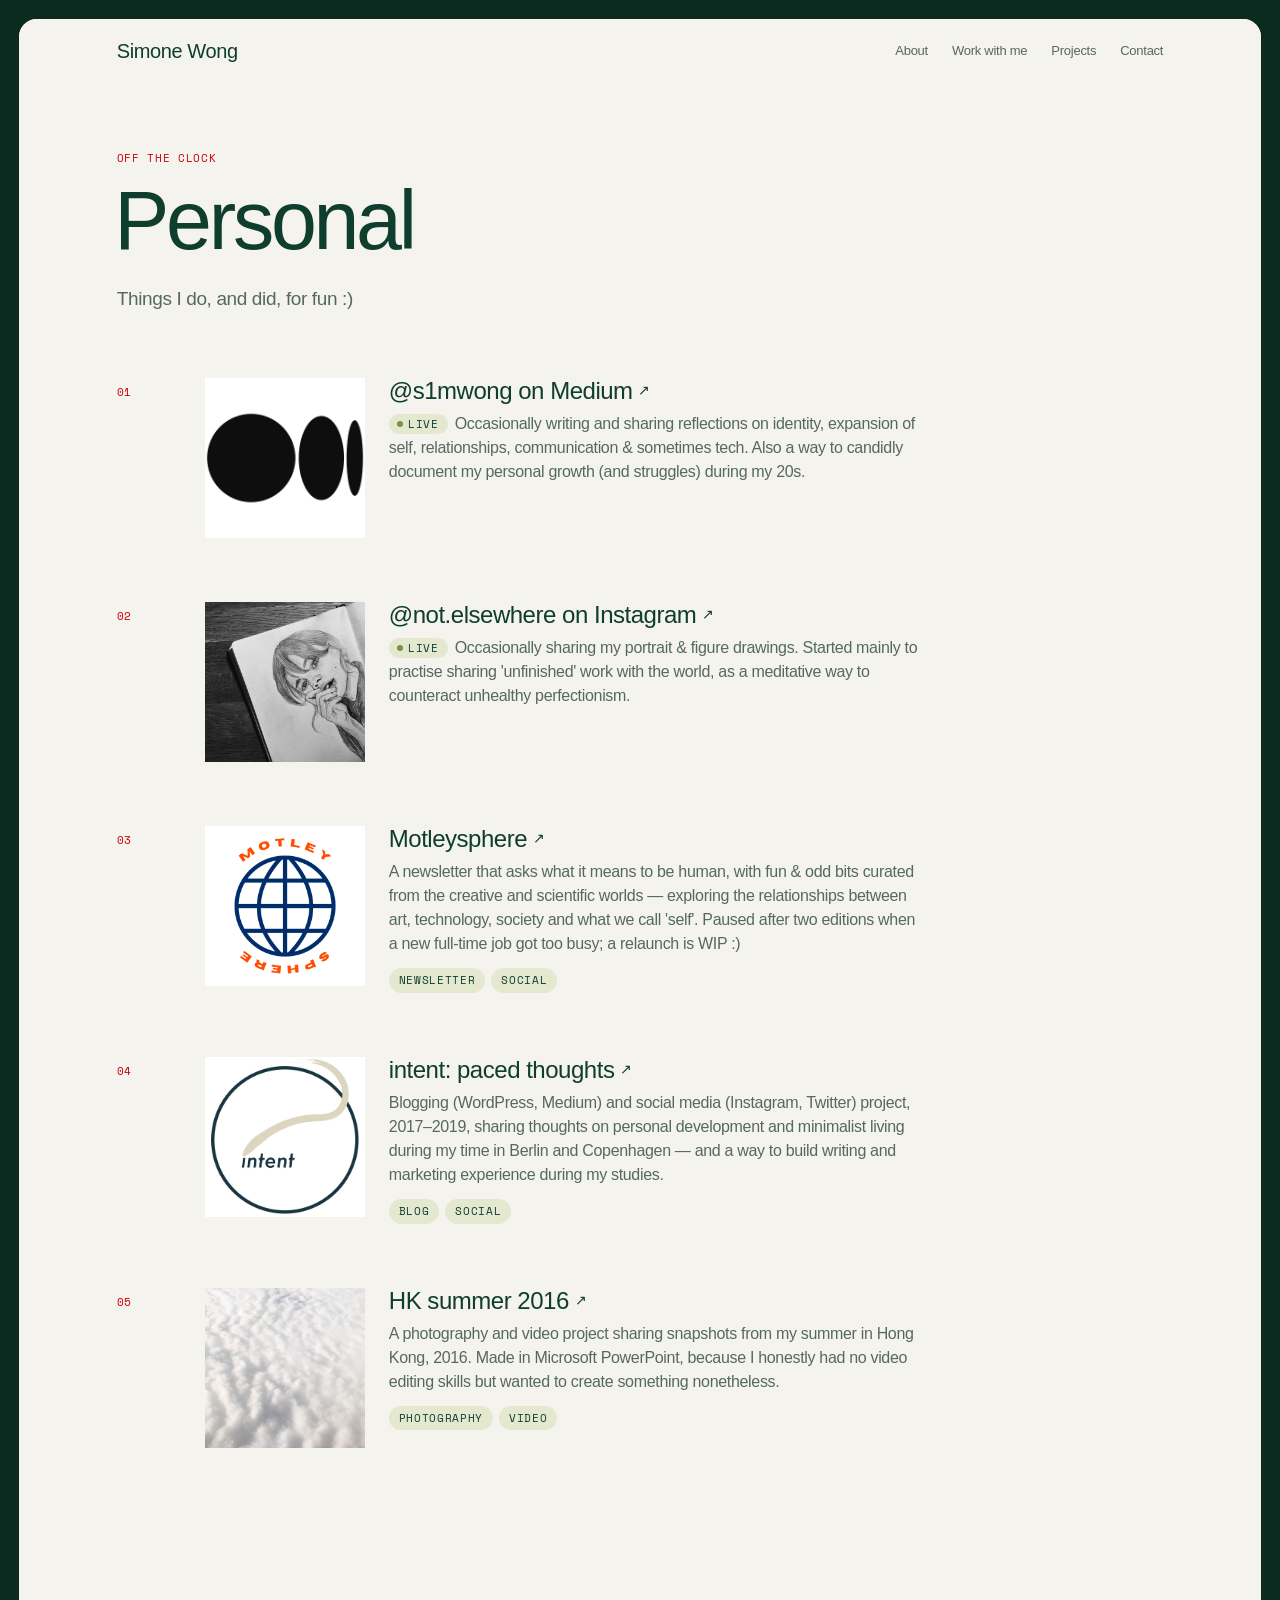
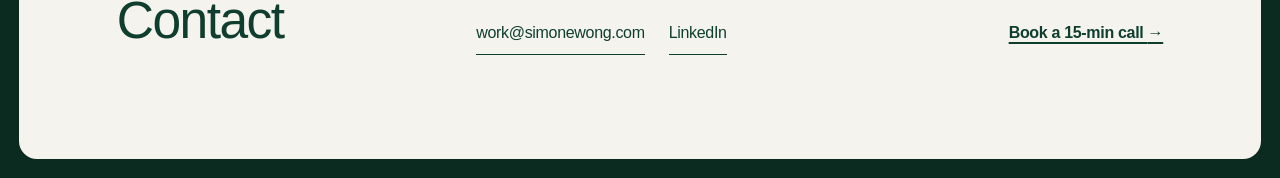
==== commit 215c1437: "Add a sticky header and nav, restructure sections, simplify motion - Persistent header on every page" ====
--- a/personal-projects.html
+++ b/personal-projects.html
@@ -25,9 +25,10 @@
       <a class="wordmark" href="index.html">Simone Wong</a>
       <button class="menu-toggle" type="button" aria-expanded="false" aria-controls="site-nav">Menu</button>
       <nav class="nav" id="site-nav" aria-label="Main">
-        <a href="index.html">About</a>
-        <a href="portfolio.html">Projects</a>
-        <a href="mailto:work@simonewong.com">Contact</a>
+        <a href="index.html#about">About</a>
+        <a href="index.html#work-with-me">Work with me</a>
+        <a href="index.html#work">Projects</a>
+        <a href="#contact">Contact</a>
         <!-- Hidden for now: <a href="research.html">Research</a> <a href="personal-projects.html">Personal</a> -->
       </nav>
     </div>
@@ -97,9 +98,8 @@
     </div>
   </main>
 
-  <footer class="foot container">
-    <p class="big reveal">Looking for something long-term? So are your users.</p>
-    <p class="foot-lede reveal">Retention is just a relationship that keeps showing up. I build that for your users, and I bring it to working with you: honest, invested, and still here after the launch.</p>
+  <footer class="foot container" id="contact" data-nav="#contact">
+    <h2 class="section-title reveal">Contact</h2>
     <div class="foot-grid reveal" style="--i:1">
       <div class="links">
         <a class="link" href="mailto:work@simonewong.com">work@simonewong.com</a>
--- a/style.css
+++ b/style.css
@@ -2184,3 +2184,619 @@
 @media (min-width: 1024px) {
   .together-cta { margin-left: calc((100% - 2 * var(--s-5)) / 3 + var(--s-5)); }
 }
+
+/* ==========================================================================
+   Line height: one rhythm for the whole site. Three values only:
+     1.0  H1 and the name (big type, tight)
+     1.1  H2 and H3
+     1.5  everything you read: lead, body, column, small, labels, H4
+   Buttons keep line-height: var(--tap) for a 44px tap target; that is the
+   hit area, not text spacing.
+   ========================================================================== */
+
+:root {
+  --lh-tight: 1;
+  --lh-heading: 1.1;
+  --lh-text: 1.5;
+}
+
+body { line-height: var(--lh-text); }
+
+.page-title h1 { line-height: var(--lh-tight); }
+
+.section-head h2,
+.about h2,
+.whatido-intro h2,
+.foot .big,
+.pillar h3,
+.howiwork h3,
+.case h2,
+.paper h2,
+.focus-card h3 { line-height: var(--lh-heading); }
+
+/* H4 and all reading text */
+.card .row h3,
+.ways-list h4,
+.whatido-list h3,
+.whatido-intro .whatido-focus,
+.page-title .lede,
+.section-lede,
+.foot .foot-lede,
+.about p:not(.mono),
+.case p,
+.card p,
+.pillar p,
+.pillar ul,
+.dash-list,
+.howiwork .dash-list,
+.howiwork p:not(.mono),
+.howiwork .fit-label,
+.ways-list p,
+.together-cta p,
+.hero-blurb .bio,
+.nav a,
+.menu-toggle,
+.wordmark,
+.ai-body,
+.ai-note .ai-title,
+.ai-note summary .mono,
+.mono,
+.num,
+.chips li,
+.legal,
+.status { line-height: var(--lh-text); }
+
+/* About: no heading, so the first paragraph opens the section at Lead size */
+.about .mono { margin: 0 0 var(--s-3); }
+.about p.about-lead {
+  margin: 0 0 var(--s-3);
+  max-width: 34ch;
+  font-size: var(--fs-lead);
+  line-height: var(--lh-text);
+  color: var(--ink);
+}
+
+/* About: one square photo in the first of three columns, the text across
+   the other two (the same grid as What I do) */
+.about .photos { grid-template-columns: 1fr; }
+.about .photos img {
+  aspect-ratio: 1 / 1;
+  object-position: 62% 50%;   /* centre on the two speakers */
+}
+.about p:not(.mono) { max-width: 60ch; }
+@media (min-width: 720px) {
+  .about { grid-template-columns: minmax(0, 1fr) minmax(0, 2fr); gap: var(--s-5); align-items: start; }
+}
+@media (min-width: 1024px) {
+  .about {
+    grid-template-columns: repeat(3, minmax(0, 1fr));
+    column-gap: var(--s-5);
+  }
+  .about > :last-child { grid-column: 2 / span 2; }
+}
+
+/* About: column-size text, the first sentence in bold at the same size, and
+   more air between photo and text. The photo is trimmed inside its column so
+   the text keeps its place on the grid. */
+.about p:not(.mono),
+.about p.about-lead {
+  font-size: var(--fs-col);
+  line-height: var(--lh-text);
+  max-width: 62ch;
+}
+.about p.about-lead { font-weight: 400; color: var(--ink-2); }
+.about p.about-lead strong { font-weight: 700; color: var(--ink); }
+.about { row-gap: var(--s-6); }
+@media (min-width: 720px) {
+  .about .photos img { width: calc(100% - var(--s-6)); }
+}
+
+/* About: bold sentences are dark green, like the opener */
+.about p strong { font-weight: 700; color: var(--ink); }
+
+/* Phones: the text comes first, the photo after it */
+@media (max-width: 719px) {
+  .about > :last-child { order: -1; }
+}
+
+/* Good fit: heading in column one, the four points as a 2x2 across two and three */
+.fit h3 { margin: 0; }
+.fit .fit-list { margin: 0; }
+@media (min-width: 720px) {
+  .fit .fit-list {
+    display: grid;
+    grid-template-columns: repeat(2, minmax(0, 1fr));
+    column-gap: var(--s-5);
+  }
+}
+@media (min-width: 1024px) {
+  .fit .fit-list { grid-column: 2 / span 2; }
+}
+
+/* Working together: who each option suits, under its description */
+.pillar p.pillar-fit { margin-top: var(--s-3); color: var(--ink-2); }
+.pillar p.pillar-fit strong { color: var(--ink); font-weight: 700; }
+
+/* Working together: a full-width light sage band so it stands out from the
+   paper, without competing with the deep green footer below it.
+   Contrast on the band: ink 9.7:1, ink-2 4.7:1, red labels 4.9:1. */
+:root { --band: #e2e8de; }
+@media (prefers-color-scheme: dark) {
+  :root:not([data-theme="light"]) { --band: #18211c; }
+}
+:root[data-theme="dark"] { --band: #18211c; }
+
+#together {
+  max-width: none;
+  margin-block: var(--s-7) var(--s-6);
+  padding: var(--s-7) max(var(--gutter), calc((100% - var(--container)) / 2 + var(--gutter)));
+  background: var(--band);
+}
+/* the band's edge already opens the section, so no hairline at its top */
+#together .whatido-intro { border-top: 0; padding-top: 0; }
+
+/* Working together: the call to action sits under the intro, before the options */
+#together .together-cta { margin: var(--s-3) 0 0; }
+@media (min-width: 1024px) { #together .together-cta { margin-left: 0; } }
+
+/* ==========================================================================
+   Services (Working together): "Services" on the left; on the right the
+   intro, the call to action, then the three options as expandable rows.
+   Built on <details>/<summary>, so it works by keyboard, with screen
+   readers and without JS. A hairline separates each row; + turns to −.
+   ========================================================================== */
+
+.services {
+  display: grid;
+  grid-template-columns: 1fr;
+  gap: var(--s-4);
+}
+.services h2 { margin: 0; }
+.services-body .whatido-focus { margin: 0; max-width: 52ch; color: var(--ink-2); }
+#together .together-cta { margin: var(--s-3) 0 0; }
+
+.acc {
+  margin-top: var(--s-6);
+  border-bottom: 1px solid var(--line);
+}
+.acc-item { border-top: 1px solid var(--line); }
+
+.acc-item > summary {
+  display: grid;
+  grid-template-columns: minmax(0, auto) minmax(0, 1fr) auto;
+  align-items: baseline;
+  column-gap: var(--s-4);
+  padding: var(--s-3) 0;
+  cursor: pointer;
+  list-style: none;
+}
+.acc-item > summary::-webkit-details-marker { display: none; }
+.acc-item > summary:focus-visible { outline: 2px solid var(--ink); outline-offset: 4px; }
+.acc-item > summary h3 { margin: 0; }
+.acc-tag {
+  font-size: var(--fs-col);
+  line-height: var(--lh-text);
+  color: var(--ink-2);
+}
+
+/* the + / − sign, drawn with two hairlines */
+.acc-icon {
+  position: relative;
+  align-self: center;
+  width: 14px;
+  height: 14px;
+}
+.acc-icon::before,
+.acc-icon::after {
+  content: "";
+  position: absolute;
+  left: 0;
+  top: 50%;
+  width: 100%;
+  height: 1.5px;
+  margin-top: -0.75px;
+  background: var(--ink);
+  transition: transform 250ms var(--ease-out);
+}
+.acc-icon::after { transform: rotate(90deg); }
+.acc-item[open] .acc-icon::after { transform: rotate(0deg); }   /* + becomes − */
+.acc-item > summary:hover .acc-icon::before,
+.acc-item > summary:hover .acc-icon::after { background: var(--highlight); }
+
+.acc-body { padding: 0 0 var(--s-4); }
+.acc-body p {
+  margin: 0 0 var(--s-2);
+  max-width: 60ch;
+  font-size: var(--fs-col);
+  line-height: var(--lh-text);
+  color: var(--ink-2);
+}
+.acc-body p:last-child { margin-bottom: 0; }
+.acc-body .acc-fit strong { color: var(--ink); font-weight: 700; }
+
+/* Phones: the tagline drops under the option name */
+@media (max-width: 599px) {
+  .acc-item > summary { grid-template-columns: minmax(0, 1fr) auto; row-gap: 2px; }
+  .acc-tag { grid-row: 2; grid-column: 1; }
+  .acc-icon { grid-row: 1; grid-column: 2; }
+}
+
+@media (min-width: 1024px) {
+  .services {
+    grid-template-columns: repeat(3, minmax(0, 1fr));
+    column-gap: var(--s-5);
+  }
+  .services-body { grid-column: 2 / span 2; }
+}
+
+@media (prefers-reduced-motion: reduce) {
+  .acc-icon::before, .acc-icon::after { transition: none; }
+}
+
+/* Services: type follows the system: H2, Lead, H3 */
+.services h2 {
+  font-family: var(--sans);
+  font-size: var(--fs-h2);
+  font-weight: 400;
+  line-height: var(--lh-heading);
+  letter-spacing: -0.03em;
+}
+.services-body p.whatido-focus {
+  font-size: var(--fs-lead);
+  line-height: var(--lh-text);
+}
+.acc-item > summary h3 {
+  font-family: var(--sans);
+  font-size: var(--fs-h3);
+  font-weight: 400;
+  line-height: var(--lh-heading);
+  letter-spacing: -0.02em;
+  color: var(--ink);
+}
+
+/* About photo: a 4:3 landscape rectangle, close to the original framing */
+.about .photos img { aspect-ratio: 4 / 3; object-position: 55% 50%; }
+
+/* AI note: neutral grey instead of olive (5.2:1 on paper, 7.2:1 in dark) */
+:root { --note: #666662; }
+@media (prefers-color-scheme: dark) {
+  :root:not([data-theme="light"]) { --note: #a3a3a0; }
+}
+:root[data-theme="dark"] { --note: #a3a3a0; }
+
+/* What I do: each discipline is a bordered box; the boxes do the grouping,
+   so the section's divider lines are removed */
+.whatido .whatido-intro,
+.whatido .pillars.wid-row {
+  border-top: 0;
+  padding-top: 0;
+}
+.whatido .pillar {
+  border: 1px solid var(--line);
+  padding: var(--s-4);
+}
+
+/* What I do: thin line icons above each discipline (inline SVG, ink colour) */
+.pillar-icon {
+  display: block;
+  width: 44px;
+  height: 44px;
+  margin: 0 0 var(--s-4);
+  color: var(--ink);
+  overflow: visible;
+}
+.pillar-icon * { vector-effect: non-scaling-stroke; }
+
+/* Icons: a finer hairline stroke */
+.pillar-icon * { stroke-width: 0.6px; }
+
+/* What I do: "What I do" label on the left; the intro and the boxes on the
+   right, the boxes as a 2-column grid (Strategy | Execution, then
+   Optimisation on the second row) */
+.whatido .pillars.pillars--2 {
+  display: grid;
+  grid-template-columns: 1fr;
+  gap: var(--s-4);
+  margin: var(--s-5) 0 0;
+  padding: 0;
+  border: 0;
+  list-style: none;
+}
+@media (min-width: 720px) {
+  .whatido .pillars.pillars--2 { grid-template-columns: repeat(2, minmax(0, 1fr)); }
+}
+.whatido .whatido-focus { margin-top: 0; }
+
+/* Phones: the About photo matches the hero portrait, half width and pushed
+   right, so it's present but not dominant */
+@media (max-width: 719px) {
+  .about .photos { width: 50%; justify-self: end; }
+  .about .photos img { width: 100%; }
+}
+
+/* What I do: more air between the heading and the boxes */
+.whatido .whatido-intro-body h2 { margin: 0; }
+.whatido .whatido-intro-body h2 + .pillars--2 { margin-top: var(--s-6); }
+
+/* What I do: discipline titles in medium weight */
+.whatido .pillar h3 { font-weight: 500; letter-spacing: -0.015em; }
+
+/* Column text (14px) reads slightly tighter: 1.4 instead of 1.5 */
+:root { --lh-col: 1.4; }
+.whatido .pillar p,
+.about p:not(.mono),
+.about p.about-lead,
+.acc-body p,
+.acc-tag { line-height: var(--lh-col); }
+
+/* The boxes now sit inside the intro block, so restate their Column style
+   above the intro's paragraph rule */
+.whatido .whatido-intro .pillars .pillar p {
+  margin: 0;
+  max-width: none;
+  font-size: var(--fs-col);
+  line-height: var(--lh-col);
+  color: var(--ink-2);
+}
+
+/* Services: the availability line under the call to action, as in the hero */
+#together .status {
+  display: inline-flex;
+  margin: var(--s-2) 0 0;
+  font-size: var(--fs-label);
+  letter-spacing: 0.06em;
+}
+
+/* Icons: every drawing fills its box edge to edge (viewBox cropped to the
+   drawing), so the gap to the heading is the same 16px for all three */
+.pillar-icon { width: 36px; height: 36px; margin: 0 0 var(--s-3); }
+
+/* What I do: all three boxes the same size (every grid row as tall as the tallest box) */
+@media (min-width: 720px) {
+  .whatido .pillars.pillars--2 { grid-auto-rows: 1fr; }
+}
+.whatido .pillars.pillars--2 { grid-auto-rows: 1fr; }
+
+/* CTA vs status: the call to action leads. The CTA moves up to body size
+   (16px bold, firmer underline); the availability line keeps its pulsing red
+   dot but its text drops to secondary grey so it no longer competes. */
+.btn-primary {
+  font-size: var(--fs-body);
+  text-decoration-thickness: 1.5px;
+}
+.btn-primary:hover { text-decoration-thickness: 2.5px; }
+.status,
+.hero-blurb > .status,
+#together .status { color: var(--ink-2); }
+
+/* Working together rows: tagline sits on the right, next to the +/− */
+@media (min-width: 600px) {
+  .acc-tag { justify-self: end; text-align: right; }
+}
+
+/* Working together rows: titles in medium weight, matching the What I do boxes */
+.acc-item > summary h3 { font-weight: 500; letter-spacing: -0.015em; }
+
+/* Working together rows: no taglines any more, so title left, sign right */
+.acc-item > summary { grid-template-columns: minmax(0, 1fr) auto; }
+
+/* Footer: contact only, on the paper like the rest of the page */
+.foot {
+  margin-top: var(--s-6);
+  padding-top: var(--s-6);
+  padding-bottom: var(--s-5);
+  background: none;
+  color: var(--ink);
+}
+.foot .links a,
+.foot .btn-primary { color: var(--ink); }
+.foot .legal,
+.foot .legal a { color: var(--ink-2); }
+.foot :where(a, button):focus-visible { outline-color: var(--ink); }
+.foot ::selection { background: color-mix(in srgb, var(--ink) 16%, var(--paper)); color: var(--ink); }
+
+/* ==========================================================================
+   Persistent header: "Simone Wong" on the left, the nav on the right, stuck
+   to the top of every page. On the home page (desktop) the small name fades
+   in once the big hero name has scrolled away. A hairline appears once the
+   page has scrolled.
+   ========================================================================== */
+
+.top {
+  position: sticky;
+  top: 0;
+  z-index: 40;
+  background: var(--paper);
+  transition: box-shadow 200ms var(--ease-out);
+}
+.top.is-stuck { box-shadow: 0 1px 0 var(--line); }
+.top .container,
+.top--home .container { justify-content: space-between; }
+
+.wordmark {
+  font-family: var(--sans);
+  font-size: 1.25rem;
+  font-weight: 500;
+  letter-spacing: -0.02em;
+  line-height: var(--lh-heading);
+  color: var(--ink);
+  text-decoration: none;
+  white-space: nowrap;
+}
+.top--home .wordmark { transition: opacity 250ms var(--ease-out); }
+@media (min-width: 900px) {
+  .js .top--home:not(.show-name) .wordmark { opacity: 0; pointer-events: none; }
+}
+
+/* Sections land below the sticky header when you jump to them */
+[id] { scroll-margin-top: 88px; }
+
+/* ----- Phones: the header carries the name; the hero name is for screen
+   readers only (it stays the page's H1) ----- */
+@media (max-width: 899px) {
+  .sheet { --top-pad: var(--s-3); }
+  .wordmark { font-size: clamp(1.5rem, 6.5vw, 2rem); font-weight: 400; letter-spacing: -0.035em; }
+  .hero .name {
+    position: absolute !important;
+    width: 1px; height: 1px;
+    margin: -1px; padding: 0;
+    overflow: hidden;
+    clip: rect(0 0 0 0);
+    white-space: nowrap;
+    border: 0;
+  }
+  .hero { padding-top: var(--s-6); }
+}
+
+/* ==========================================================================
+   Section titles: every titled section uses the same pattern, an H2 in the
+   left column (matching its nav label) and the content in the two columns
+   on the right, opened by a Lead.
+   ========================================================================== */
+
+.section-title {
+  margin: 0;
+  font-family: var(--sans);
+  font-size: var(--fs-h2);
+  font-weight: 400;
+  line-height: var(--lh-heading);
+  letter-spacing: -0.03em;
+  color: var(--ink);
+}
+.section-lead,
+.whatido .whatido-intro-body p.section-lead,
+.services-body p.section-lead {
+  margin: 0;
+  max-width: 52ch;
+  font-size: var(--fs-lead);
+  line-height: var(--lh-text);
+  color: var(--ink);
+}
+
+/* Projects: H2 on the left, "All projects" on the right of the same row */
+#work .section-head {
+  display: grid;
+  grid-template-columns: 1fr auto;
+  align-items: baseline;
+  border: 0;
+  padding: 0;
+  margin-bottom: var(--s-5);
+}
+
+/* Contact (footer): H2 on the left, the links on the right */
+.foot {
+  display: grid;
+  grid-template-columns: 1fr;
+  gap: var(--s-4);
+}
+.foot .foot-grid { margin: 0; }
+@media (min-width: 1024px) {
+  .foot {
+    grid-template-columns: repeat(3, minmax(0, 1fr));
+    column-gap: var(--s-5);
+    align-items: baseline;
+  }
+  .foot .foot-grid { grid-column: 2 / span 2; }
+  .foot .legal { grid-column: 1 / -1; }
+}
+
+/* No divider under the sticky header, even when scrolled */
+.top.is-stuck { box-shadow: none; }
+
+/* Work with me: the boxes start level with the title on the left */
+.whatido .whatido-intro-body > .pillars--2:first-child { margin-top: 0; }
+
+/* ==========================================================================
+   Motion, simplified: one plain fade. No blur, no slide, no rotation, no
+   letter-by-letter name. Page changes crossfade.
+   ========================================================================== */
+
+.js .reveal,
+.js :is(.hero, .page-title) .reveal {
+  transform: none;
+  filter: none;
+  transition: opacity 400ms ease;
+  transition-delay: 0ms;
+}
+.reveal.in,
+.is-loaded :is(.hero, .page-title) .reveal { transform: none; filter: none; }
+
+.js .name span {
+  transform: none;
+  filter: none;
+  transition: opacity 400ms ease;
+  transition-delay: 0ms;
+}
+.is-loaded .name span { transform: none; filter: none; }
+
+::view-transition-old(root) { animation: 180ms ease both vt-fade-out; }
+::view-transition-new(root) { animation: 180ms ease both vt-fade-in; }
+@keyframes vt-fade-out { to { opacity: 0; } }
+@keyframes vt-fade-in  { from { opacity: 0; } }
+
+/* Phones: a sensible gap above the Working together band
+   (About's bottom padding and the band's top margin were stacking) */
+@media (max-width: 899px) {
+  #about.section { padding-bottom: var(--s-6); }
+  #together { margin-top: 0; }
+}
+@media (min-width: 900px) {
+  #about.section { padding-bottom: var(--s-7); }
+  #together { margin-top: 0; }
+}
+
+/* Working together: hierarchy clean-up
+   1. Focus is shown as an underline on the option title (keyboard only),
+      not a heavy box over the text.
+   2. The availability line sits tight under the CTA, as its footnote.
+   3. Open rows get room at the bottom before the next hairline. */
+.acc-item > summary:focus { outline: none; }
+.acc-item > summary:focus-visible { outline: none; }
+.acc-item > summary:focus-visible h3 {
+  text-decoration: underline;
+  text-decoration-thickness: 1px;
+  text-underline-offset: 6px;
+}
+.acc-item > summary:focus-visible .acc-icon::before,
+.acc-item > summary:focus-visible .acc-icon::after { background: var(--highlight); }
+
+#together .together-cta { margin-top: var(--s-4); }
+#together .together-cta + .status { margin-top: 0; }
+
+.acc-body { padding-bottom: var(--s-5); }
+.acc-body p { margin-bottom: var(--s-3); }
+.acc-body p:last-child { margin-bottom: 0; }
+
+/* Name: medium weight, in the hero and in the header, on every screen */
+.name,
+.hero .name { font-weight: 500; }
+.wordmark { font-weight: 500; }
+@media (max-width: 899px) { .wordmark { font-weight: 500; } }
+
+/* Hero intro: slightly tighter tracking for a slimmer, more refined texture */
+.hero-blurb .bio { letter-spacing: -0.02em; }
+
+/* ==========================================================================
+   Tracking: all reading text sits slightly tight at -0.02em (a slimmer,
+   more refined texture). Zero-specificity :where() so anything with its own
+   tracking keeps it: headings and the name are tighter still, and the
+   Space Mono caps labels stay positively tracked.
+   ========================================================================== */
+:root { --track-text: -0.02em; }
+:where(p, li, a, button, summary, dt, dd, blockquote, figcaption, label) {
+  letter-spacing: var(--track-text);
+}
+/* H4s and the small-bold AI note title follow the text tracking too */
+.card .row h3,
+.ways-list h4,
+.whatido-list h3,
+.ai-note summary .mono { letter-spacing: var(--track-text); }
+
+/* What I do boxes: square. Each box is at least as tall as it is wide
+   (container units, so the width never grows past its column); if the text
+   needs more room, all three grow together and stay identical. */
+.whatido .pillars.pillars--2 { container-type: inline-size; }
+.whatido .pillar { min-width: 0; min-height: 100cqw; }
+@media (min-width: 720px) {
+  .whatido .pillar { min-height: calc((100cqw - var(--s-4)) / 2); }
+}
